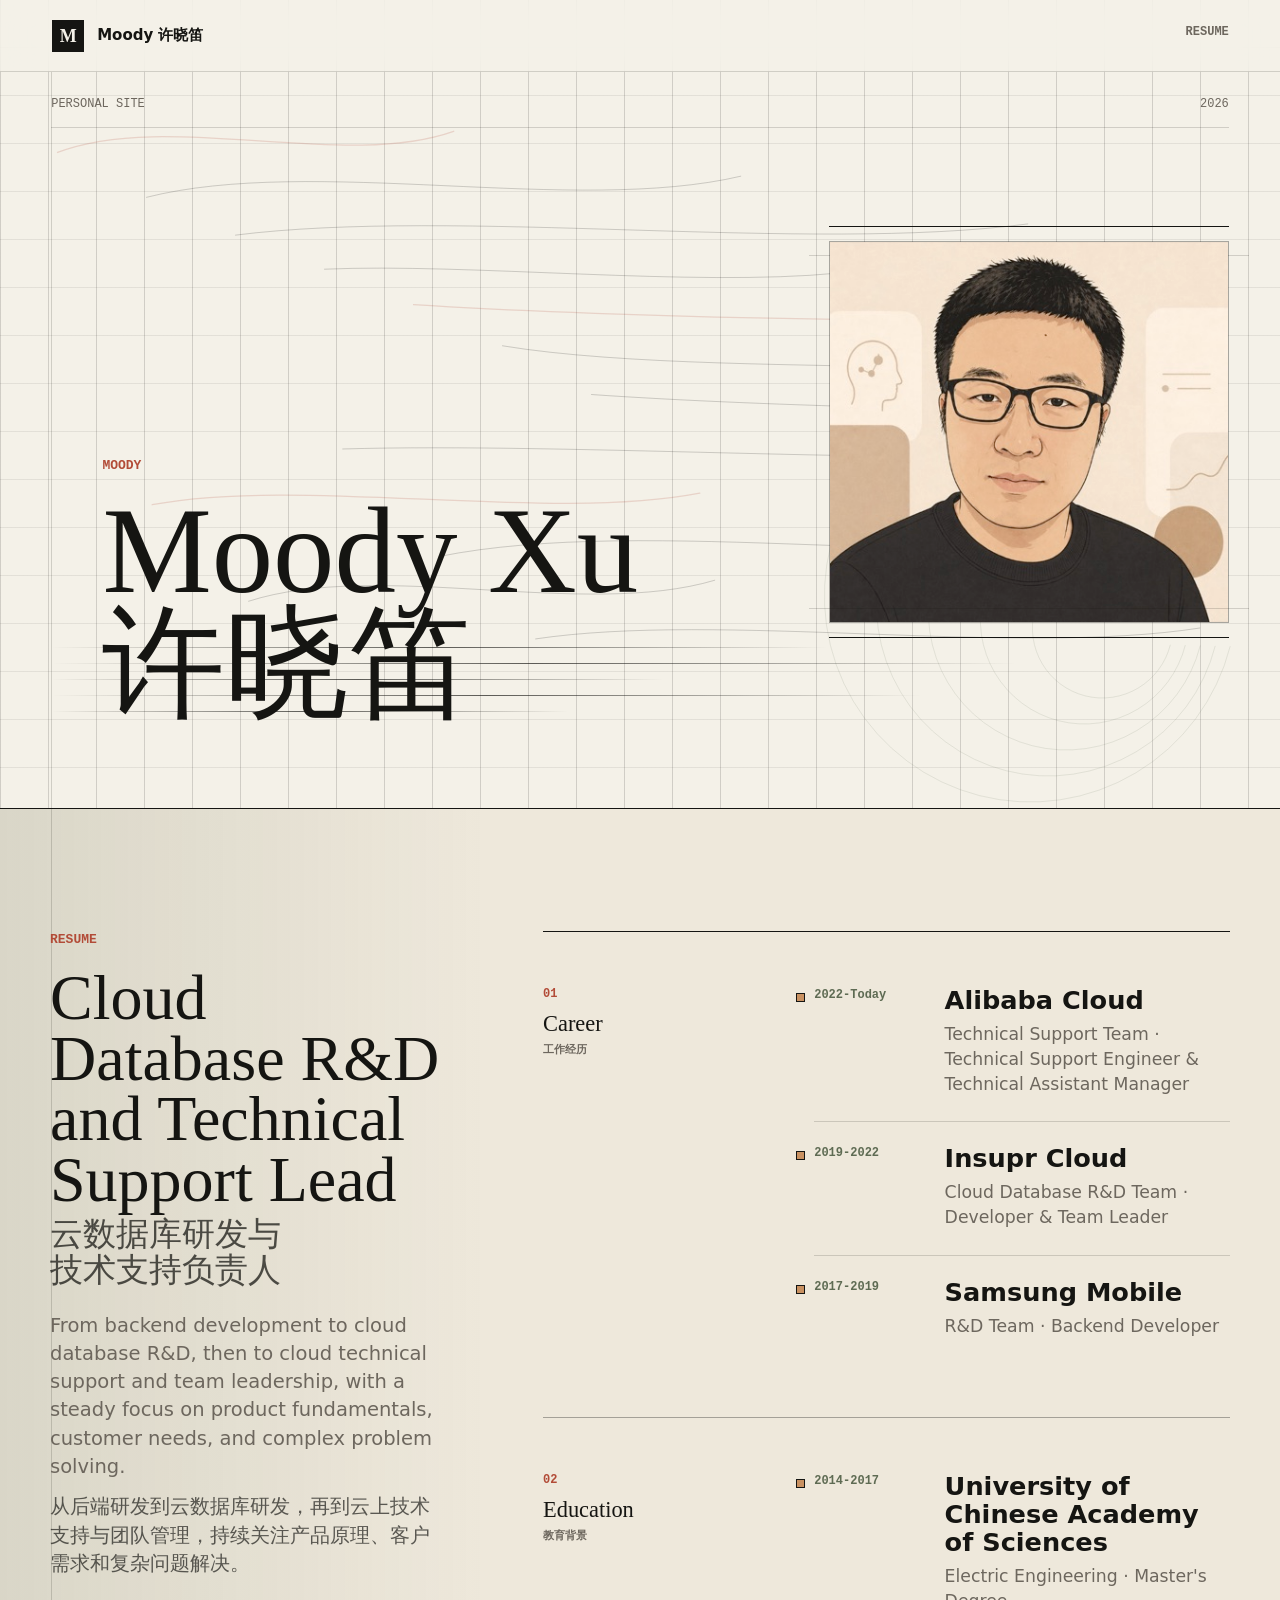
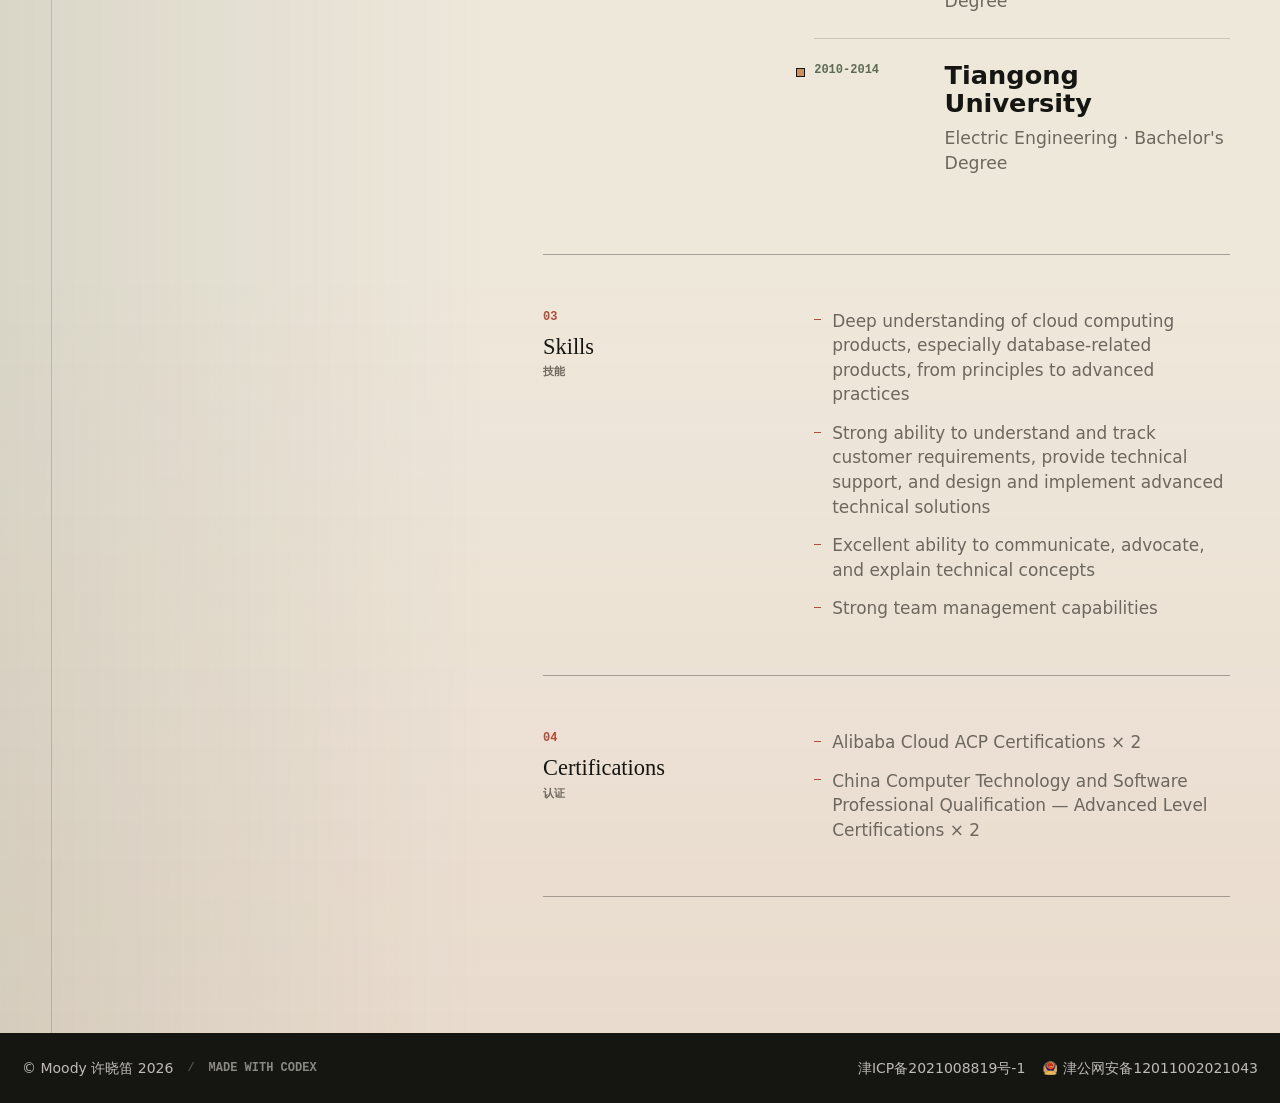
==== index.html @ cf3f5b38 "Optimize portrait image delivery" ====
<!DOCTYPE html>
<html lang="zh-CN">
  <head>
    <meta charset="utf-8" />
    <meta name="viewport" content="width=device-width, initial-scale=1" />
    <title>Moody 许晓笛</title>
    <meta name="description" content="Moody 许晓笛的个人首页。" />
    <meta name="theme-color" content="#f4f1e8" />
    <link rel="icon" href="/favicon.ico" sizes="any" />
    <link rel="icon" href="/favicon.svg" type="image/svg+xml" />
    <link rel="apple-touch-icon" href="/apple-touch-icon.png" />
    <meta property="og:title" content="Moody 许晓笛" />
    <meta property="og:description" content="Moody 许晓笛的个人首页。" />
    <meta property="og:type" content="website" />
    <link rel="preload" href="styles.css" as="style" />
    <link rel="stylesheet" href="styles.css" />
  </head>
  <body>
    <header class="site-header" aria-label="站点页眉">
      <a class="brand" href="#top" aria-label="Moody 许晓笛 首页">
        <span class="brand-mark" aria-hidden="true">M</span>
        <span>Moody 许晓笛</span>
      </a>
      <nav class="site-nav" aria-label="主要导航">
        <a href="#resume">Resume</a>
      </nav>
    </header>

    <main id="top">
      <section class="hero" aria-labelledby="hero-title">
        <canvas id="line-field" aria-hidden="true"></canvas>

        <div class="hero-kicker" aria-hidden="true">
          <span>Personal site</span>
          <span>2026</span>
        </div>

        <div class="hero-copy">
          <p class="eyebrow">Moody</p>
          <h1 class="hero-title" id="hero-title" aria-label="Moody Xu 许晓笛">
            <span>Moody Xu</span>
            <span>许晓笛</span>
          </h1>
        </div>

        <figure class="portrait">
          <img
            src="assets/xxd.jpg"
            srcset="
              assets/xxd-420.jpg 420w,
              assets/xxd-560.jpg 560w,
              assets/xxd-640.jpg 640w
            "
            sizes="(max-width: 520px) 46vw, (max-width: 860px) 360px, 400px"
            width="640"
            height="611"
            alt="许晓笛肖像照"
          />
        </figure>

        <div class="line-stack" aria-hidden="true">
          <span></span>
          <span></span>
          <span></span>
          <span></span>
          <span></span>
        </div>
      </section>

      <section class="resume-section" id="resume" aria-labelledby="resume-title">
        <div class="resume-shell">
          <div class="resume-heading">
            <p class="eyebrow">Resume</p>
            <h2 class="bilingual-title" id="resume-title">
              <span>Cloud Database R&amp;D and Technical Support Lead</span>
              <span>云数据库研发与技术支持负责人</span>
            </h2>
            <p class="profile-summary">
              <span>
                From backend development to cloud database R&amp;D, then to cloud
                technical support and team leadership, with a steady focus on
                product fundamentals, customer needs, and complex problem
                solving.
              </span>
              <span>
                从后端研发到云数据库研发，再到云上技术支持与团队管理，持续关注产品原理、客户需求和复杂问题解决。
              </span>
            </p>
          </div>

          <div class="resume-content">
            <section class="resume-block" aria-labelledby="career-title">
              <div class="resume-block-heading">
                <span>01</span>
                <h3 id="career-title">
                  <span>Career</span>
                  <span>工作经历</span>
                </h3>
              </div>

              <ol class="resume-list">
                <li class="resume-item">
                  <span class="resume-period">2022-Today</span>
                  <div>
                    <h4>Alibaba Cloud</h4>
                    <p>
                      Technical Support Team · Technical Support Engineer &amp;
                      Technical Assistant Manager
                    </p>
                  </div>
                </li>
                <li class="resume-item">
                  <span class="resume-period">2019-2022</span>
                  <div>
                    <h4>Insupr Cloud</h4>
                    <p>Cloud Database R&amp;D Team · Developer &amp; Team Leader</p>
                  </div>
                </li>
                <li class="resume-item">
                  <span class="resume-period">2017-2019</span>
                  <div>
                    <h4>Samsung Mobile</h4>
                    <p>R&amp;D Team · Backend Developer</p>
                  </div>
                </li>
              </ol>
            </section>

            <section class="resume-block" aria-labelledby="education-title">
              <div class="resume-block-heading">
                <span>02</span>
                <h3 id="education-title">
                  <span>Education</span>
                  <span>教育背景</span>
                </h3>
              </div>

              <ol class="resume-list">
                <li class="resume-item">
                  <span class="resume-period">2014-2017</span>
                  <div>
                    <h4>University of Chinese Academy of Sciences</h4>
                    <p>Electric Engineering · Master's Degree</p>
                  </div>
                </li>
                <li class="resume-item">
                  <span class="resume-period">2010-2014</span>
                  <div>
                    <h4>Tiangong University</h4>
                    <p>Electric Engineering · Bachelor's Degree</p>
                  </div>
                </li>
              </ol>
            </section>

            <section class="resume-block" aria-labelledby="skills-title">
              <div class="resume-block-heading">
                <span>03</span>
                <h3 id="skills-title">
                  <span>Skills</span>
                  <span>技能</span>
                </h3>
              </div>

              <ul class="resume-points">
                <li>
                  Deep understanding of cloud computing products, especially
                  database-related products, from principles to advanced
                  practices
                </li>
                <li>
                  Strong ability to understand and track customer requirements,
                  provide technical support, and design and implement advanced
                  technical solutions
                </li>
                <li>
                  Excellent ability to communicate, advocate, and explain
                  technical concepts
                </li>
                <li>Strong team management capabilities</li>
              </ul>
            </section>

            <section class="resume-block" aria-labelledby="certifications-title">
              <div class="resume-block-heading">
                <span>04</span>
                <h3 id="certifications-title">
                  <span>Certifications</span>
                  <span>认证</span>
                </h3>
              </div>

              <ul class="resume-points">
                <li>Alibaba Cloud ACP Certifications × 2</li>
                <li>
                  China Computer Technology and Software Professional
                  Qualification — Advanced Level Certifications × 2
                </li>
              </ul>
            </section>
          </div>
        </div>
      </section>
    </main>

    <footer class="site-footer">
      <div class="footer-inner">
        <div class="footer-note">
          <p>&copy; Moody 许晓笛 2026</p>
          <p class="footer-credit">Made with Codex</p>
        </div>
        <div class="beian-links" aria-label="备案信息">
          <a href="https://beian.miit.gov.cn/" target="_blank" rel="noreferrer">
            津ICP备2021008819号-1
          </a>
          <a
            href="https://beian.mps.gov.cn/#/query/webSearch?code=12011002021043"
            target="_blank"
            rel="noreferrer"
          >
            <img src="assets/beian.png" width="14" height="14" alt="" />
            津公网安备12011002021043
          </a>
        </div>
      </div>
    </footer>

    <script src="script.js"></script>
  </body>
</html>
---- styles.css ----
:root {
  --ink: #151512;
  --paper: #f4f1e8;
  --paper-deep: #e7dfd1;
  --muted: #6d675e;
  --rule: rgba(21, 21, 18, 0.16);
  --rule-strong: rgba(21, 21, 18, 0.34);
  --rust: #b24b37;
  --moss: #5e6b53;
  --clay: #c99161;
  color-scheme: light;
}

* {
  box-sizing: border-box;
}

html {
  min-width: 320px;
  background: var(--paper);
}

body {
  display: flex;
  flex-direction: column;
  min-width: 320px;
  min-height: 100vh;
  margin: 0;
  background: var(--paper);
  color: var(--ink);
  font-family: Inter, ui-sans-serif, system-ui, -apple-system, BlinkMacSystemFont,
    "Segoe UI", "Noto Sans SC", "PingFang SC", "Microsoft YaHei", sans-serif;
  line-height: 1.45;
}

main {
  flex: 1;
  background:
    linear-gradient(90deg, var(--rule) 1px, transparent 1px) 0 0 / 48px 48px,
    linear-gradient(0deg, rgba(21, 21, 18, 0.08) 1px, transparent 1px) 0 0 / 48px 48px,
    var(--paper);
}

a {
  color: inherit;
  text-decoration: none;
}

.site-header {
  position: fixed;
  z-index: 20;
  top: 0;
  right: 0;
  left: 0;
  display: flex;
  align-items: center;
  justify-content: space-between;
  min-height: 72px;
  border-bottom: 1px solid var(--rule);
  background: rgba(244, 241, 232, 0.78);
  padding: 0 clamp(18px, 4vw, 56px);
  backdrop-filter: blur(18px);
}

.brand {
  display: inline-flex;
  align-items: center;
  gap: 12px;
  min-width: 0;
  font-size: 15px;
  font-weight: 650;
}

.brand-mark {
  display: grid;
  width: 34px;
  height: 34px;
  place-items: center;
  border: 1px solid currentColor;
  background: var(--ink);
  color: var(--paper);
  font-family: Georgia, "Times New Roman", serif;
  font-size: 18px;
  line-height: 1;
}

.site-nav {
  display: inline-flex;
  align-items: center;
  gap: 22px;
  color: var(--muted);
  font-family: ui-monospace, SFMono-Regular, Menlo, Monaco, Consolas, monospace;
  font-size: 12px;
  font-weight: 700;
  text-transform: uppercase;
}

.site-nav a {
  border-bottom: 1px solid transparent;
  padding-bottom: 4px;
}

.site-nav a:hover,
.site-nav a:focus-visible {
  border-color: currentColor;
  color: var(--ink);
}

.hero {
  position: relative;
  flex: 1;
  display: grid;
  grid-template-columns: minmax(0, 1.08fr) minmax(280px, 0.72fr);
  gap: clamp(28px, 7vw, 96px);
  min-height: min(820px, calc(100svh - 92px));
  overflow: hidden;
  padding: clamp(118px, 16vh, 180px) clamp(18px, 4vw, 56px)
    clamp(54px, 8vw, 88px);
}

#line-field {
  position: absolute;
  inset: 0;
  width: 100%;
  height: 100%;
  pointer-events: none;
}

.hero::before,
.hero::after {
  position: absolute;
  content: "";
  pointer-events: none;
}

.hero::before {
  top: 72px;
  bottom: 0;
  left: clamp(18px, 4vw, 56px);
  width: 1px;
  background: var(--rule);
}

.hero::after {
  right: clamp(18px, 7vw, 110px);
  bottom: clamp(120px, 16vw, 210px);
  width: clamp(140px, 18vw, 260px);
  height: clamp(140px, 18vw, 260px);
  border: 1px solid var(--rule-strong);
  border-radius: 50%;
}

.hero-kicker {
  position: absolute;
  z-index: 2;
  top: 96px;
  right: clamp(18px, 4vw, 56px);
  left: clamp(18px, 4vw, 56px);
  display: flex;
  justify-content: space-between;
  gap: 18px;
  border-bottom: 1px solid var(--rule);
  padding-bottom: 14px;
  color: var(--muted);
  font-family: ui-monospace, SFMono-Regular, Menlo, Monaco, Consolas, monospace;
  font-size: 12px;
  text-transform: uppercase;
}

.hero-copy {
  position: relative;
  z-index: 2;
  align-self: end;
  padding-left: clamp(22px, 4vw, 64px);
}

.eyebrow {
  margin: 0 0 18px;
  color: var(--rust);
  font-family: ui-monospace, SFMono-Regular, Menlo, Monaco, Consolas, monospace;
  font-size: 13px;
  font-weight: 700;
  letter-spacing: 0;
  text-transform: uppercase;
}

h1 {
  max-width: 900px;
  margin: 0;
  font-family: Georgia, "Times New Roman", "Noto Serif SC", serif;
  font-size: clamp(5.5rem, 15vw, 14.5rem);
  font-weight: 450;
  letter-spacing: 0;
  line-height: 0.88;
  overflow-wrap: anywhere;
  text-wrap: balance;
}

.hero-title {
  max-width: min(100%, 980px);
  font-size: clamp(4.2rem, 9.6vw, 9.4rem);
  line-height: 0.92;
  overflow-wrap: normal;
  word-break: keep-all;
}

.hero-title span {
  display: block;
}

.portrait {
  position: relative;
  z-index: 2;
  align-self: center;
  width: min(100%, 400px);
  margin: 0;
  justify-self: end;
  border-top: 1px solid var(--ink);
  border-bottom: 1px solid var(--ink);
  padding: 14px 0;
}

.portrait::before,
.portrait::after {
  position: absolute;
  right: -20px;
  left: -20px;
  height: 1px;
  background: var(--rule);
  content: "";
}

.portrait::before {
  top: 28px;
}

.portrait::after {
  bottom: 28px;
}

.portrait img {
  display: block;
  width: 100%;
  height: auto;
  border: 1px solid var(--rule-strong);
  object-fit: contain;
  object-position: 50% 50%;
  filter: saturate(0.82) contrast(1.02);
}

.line-stack {
  position: absolute;
  z-index: 1;
  right: clamp(18px, 4vw, 56px);
  bottom: clamp(58px, 8vw, 96px);
  left: clamp(18px, 4vw, 56px);
  display: grid;
  gap: clamp(8px, 1.2vw, 15px);
  opacity: 0.68;
}

.line-stack span {
  display: block;
  width: var(--w, 100%);
  height: 1px;
  background: linear-gradient(90deg, transparent, var(--ink), transparent);
}

.line-stack span:nth-child(1) {
  --w: 66%;
}

.line-stack span:nth-child(2) {
  --w: 82%;
}

.line-stack span:nth-child(3) {
  --w: 52%;
}

.line-stack span:nth-child(4) {
  --w: 74%;
}

.line-stack span:nth-child(5) {
  --w: 44%;
}

.resume-section {
  position: relative;
  border-top: 1px solid var(--ink);
  background:
    linear-gradient(90deg, rgba(94, 107, 83, 0.14), transparent 38%),
    linear-gradient(0deg, rgba(178, 75, 55, 0.08), transparent 42%),
    #eee8db;
}

.resume-section::before {
  position: absolute;
  top: 0;
  bottom: 0;
  left: clamp(18px, 4vw, 56px);
  width: 1px;
  background: var(--rule);
  content: "";
}

.resume-shell {
  position: relative;
  z-index: 1;
  display: grid;
  grid-template-columns: minmax(260px, 0.74fr) minmax(0, 1.26fr);
  gap: clamp(34px, 7vw, 96px);
  width: min(1180px, calc(100% - 44px));
  margin: 0 auto;
  padding: clamp(70px, 10vw, 122px) 0 clamp(78px, 11vw, 136px);
}

.resume-heading {
  max-width: 390px;
}

.resume-heading h2 {
  margin: 0;
  font-family: Georgia, "Times New Roman", "Noto Serif SC", serif;
  font-size: clamp(2.4rem, 5vw, 5.2rem);
  font-weight: 450;
  letter-spacing: 0;
  line-height: 0.95;
  overflow-wrap: anywhere;
  text-wrap: balance;
}

.bilingual-title span {
  display: block;
}

.bilingual-title span + span {
  margin-top: 0.14em;
  color: rgba(21, 21, 18, 0.74);
  font-size: 0.52em;
  line-height: 1.08;
}

.resume-heading p:last-child {
  margin: 24px 0 0;
  color: var(--muted);
  font-size: clamp(1rem, 1.6vw, 1.22rem);
}

.profile-summary span {
  display: block;
}

.profile-summary span + span {
  margin-top: 12px;
  color: rgba(21, 21, 18, 0.68);
}

.resume-content {
  border-top: 1px solid var(--ink);
}

.resume-block {
  display: grid;
  grid-template-columns: minmax(220px, 0.38fr) minmax(0, 1fr);
  gap: clamp(20px, 4vw, 54px);
  border-bottom: 1px solid var(--rule-strong);
  padding: clamp(30px, 5vw, 54px) 0;
}

.resume-block-heading {
  display: grid;
  align-content: start;
  gap: 10px;
}

.resume-block-heading > span {
  color: var(--rust);
  font-family: ui-monospace, SFMono-Regular, Menlo, Monaco, Consolas, monospace;
  font-size: 12px;
  font-weight: 700;
}

.resume-block-heading h3 {
  margin: 0;
  font-family: Georgia, "Times New Roman", serif;
  font-size: clamp(1.38rem, 1.75vw, 1.7rem);
  font-weight: 450;
  letter-spacing: 0;
  line-height: 1;
  overflow-wrap: normal;
  word-break: normal;
}

.resume-block-heading h3 span {
  display: block;
}

.resume-block-heading h3 span + span {
  margin-top: 8px;
  color: var(--muted);
  font-family: Inter, ui-sans-serif, system-ui, -apple-system, BlinkMacSystemFont,
    "Segoe UI", "Noto Sans SC", "PingFang SC", "Microsoft YaHei", sans-serif;
  font-size: 0.48em;
  font-weight: 650;
  line-height: 1.2;
}

.resume-list {
  display: grid;
  gap: 0;
  margin: 0;
  padding: 0;
  list-style: none;
}

.resume-item {
  position: relative;
  display: grid;
  grid-template-columns: minmax(92px, 0.28fr) minmax(0, 1fr);
  gap: clamp(18px, 3vw, 42px);
  border-top: 1px solid var(--rule);
  padding: 22px 0 24px;
}

.resume-item:first-child {
  border-top: 0;
  padding-top: 0;
}

.resume-item::before {
  position: absolute;
  top: 29px;
  left: 0;
  width: 7px;
  height: 7px;
  border: 1px solid var(--ink);
  background: var(--clay);
  content: "";
  transform: translateX(-18px);
}

.resume-item:first-child::before {
  top: 7px;
}

.resume-period {
  color: var(--moss);
  font-family: ui-monospace, SFMono-Regular, Menlo, Monaco, Consolas, monospace;
  font-size: 12px;
  font-weight: 700;
  line-height: 1.5;
}

.resume-item h4 {
  margin: 0;
  font-size: clamp(1.2rem, 2vw, 1.62rem);
  font-weight: 720;
  letter-spacing: 0;
  line-height: 1.1;
  overflow-wrap: anywhere;
}

.resume-item p {
  margin: 8px 0 0;
  color: var(--muted);
  font-size: clamp(0.98rem, 1.4vw, 1.08rem);
}

.resume-points {
  display: grid;
  gap: 14px;
  margin: 0;
  padding: 0;
  list-style: none;
}

.resume-points li {
  position: relative;
  padding-left: 18px;
  color: var(--muted);
  font-size: clamp(0.98rem, 1.35vw, 1.06rem);
}

.resume-points li::before {
  position: absolute;
  top: 0.64em;
  left: 0;
  width: 7px;
  height: 1px;
  background: var(--rust);
  content: "";
}

.error-hero {
  grid-template-columns: minmax(0, 1fr) minmax(240px, 0.48fr);
}

.error-copy {
  max-width: 1060px;
}

.error-copy h1 {
  font-size: clamp(8rem, 24vw, 22rem);
}

.error-note {
  max-width: 520px;
  margin: 24px 0 0;
  color: var(--muted);
  font-size: clamp(1.15rem, 2vw, 1.7rem);
}

.home-link {
  display: inline-flex;
  align-items: center;
  gap: 16px;
  margin-top: 38px;
  border-bottom: 1px solid currentColor;
  padding-bottom: 8px;
  color: var(--ink);
  font-family: ui-monospace, SFMono-Regular, Menlo, Monaco, Consolas, monospace;
  font-size: 13px;
  font-weight: 700;
  text-transform: uppercase;
}

.home-link::after {
  width: 44px;
  height: 1px;
  background: currentColor;
  content: "";
}

.error-mark {
  position: relative;
  z-index: 2;
  align-self: center;
  justify-self: end;
  display: grid;
  width: min(100%, 390px);
  border-top: 1px solid var(--ink);
  border-bottom: 1px solid var(--ink);
  padding: 18px 0;
  color: rgba(21, 21, 18, 0.72);
  font-family: Georgia, "Times New Roman", serif;
  font-size: clamp(4rem, 8vw, 8rem);
  line-height: 0.9;
}

.error-mark::before,
.error-mark::after {
  position: absolute;
  right: -20px;
  left: -20px;
  height: 1px;
  background: var(--rule);
  content: "";
}

.error-mark::before {
  top: 34px;
}

.error-mark::after {
  bottom: 34px;
}

.error-mark span:nth-child(2) {
  justify-self: end;
  color: var(--rust);
}

.site-footer {
  position: relative;
  z-index: 3;
  flex-shrink: 0;
  border-top: 1px solid var(--rule);
  background: var(--ink);
  color: rgba(244, 241, 232, 0.76);
}

.footer-inner {
  display: flex;
  align-items: center;
  justify-content: space-between;
  gap: 22px;
  width: min(1240px, calc(100% - 44px));
  margin: 0 auto;
  padding: 24px 0;
  font-size: 14px;
}

.footer-inner p {
  margin: 0;
}

.footer-note {
  display: flex;
  flex-wrap: wrap;
  align-items: center;
  gap: 8px 14px;
}

.footer-credit {
  color: rgba(244, 241, 232, 0.52);
  font-family: ui-monospace, SFMono-Regular, Menlo, Monaco, Consolas, monospace;
  font-size: 12px;
  font-weight: 700;
  text-transform: uppercase;
}

.footer-credit::before {
  padding-right: 14px;
  color: rgba(244, 241, 232, 0.28);
  content: "/";
}

.beian-links {
  display: flex;
  flex-wrap: wrap;
  justify-content: flex-end;
  gap: 10px 18px;
}

.beian-links a {
  display: inline-flex;
  align-items: center;
  gap: 6px;
}

.beian-links a:hover,
.beian-links a:focus-visible {
  color: var(--paper);
}

@media (max-width: 860px) {
  .site-header {
    position: absolute;
  }

  .hero {
    grid-template-columns: 1fr;
    min-height: auto;
    padding-top: 122px;
  }

  .hero-kicker {
    top: 86px;
  }

  .hero-copy {
    align-self: start;
    padding-left: 18px;
  }

  .portrait {
    justify-self: start;
    width: min(100%, 360px);
    margin-left: 18px;
  }

  .error-mark {
    justify-self: start;
    width: min(100%, 430px);
    margin-left: 18px;
  }

  .hero::after {
    top: 52%;
    right: -86px;
    bottom: auto;
  }

  .line-stack {
    bottom: 34px;
  }

  .resume-shell {
    grid-template-columns: 1fr;
    width: min(100% - 36px, 1180px);
  }

  .resume-heading {
    max-width: 680px;
  }

  .resume-block {
    grid-template-columns: 1fr;
  }

  .resume-item {
    padding-left: 18px;
  }

  .resume-item::before {
    left: 0;
    transform: none;
  }

  .resume-item:first-child::before {
    top: 6px;
  }

  .footer-inner {
    display: grid;
    justify-content: start;
  }

  .beian-links {
    justify-content: start;
  }
}

@media (max-width: 520px) {
  .site-header {
    min-height: 64px;
    padding-right: 16px;
    padding-left: 16px;
  }

  .brand {
    font-size: 14px;
  }

  .site-nav {
    font-size: 11px;
  }

  .brand-mark {
    width: 30px;
    height: 30px;
    font-size: 16px;
  }

  .hero {
    gap: 34px;
    padding-right: 16px;
    padding-bottom: 78px;
    padding-left: 16px;
  }

  .hero-kicker {
    right: 16px;
    left: 16px;
  }

  .hero-copy,
  .portrait {
    margin-left: 0;
    padding-left: 0;
  }

  h1 {
    font-size: clamp(4.45rem, 26vw, 7.2rem);
  }

  .hero-title {
    font-size: clamp(3.35rem, 17vw, 5rem);
  }

  .portrait {
    width: min(46vw, 180px);
  }

  .resume-shell {
    width: min(100% - 32px, 1180px);
    padding-top: 58px;
    padding-bottom: 72px;
  }

  .resume-item {
    grid-template-columns: 1fr;
    gap: 8px;
  }

  .error-mark {
    width: 82%;
    margin-left: 0;
  }

  .portrait::before,
  .portrait::after,
  .error-mark::before,
  .error-mark::after {
    right: -12px;
    left: -12px;
  }

  .footer-inner {
    width: min(100% - 32px, 1240px);
    font-size: 13px;
  }
}

@media (prefers-reduced-motion: reduce) {
  *,
  *::before,
  *::after {
    transition-duration: 0.01ms !important;
    animation-duration: 0.01ms !important;
    animation-iteration-count: 1 !important;
  }
}
---- styles.css ----
:root {
  --ink: #151512;
  --paper: #f4f1e8;
  --paper-deep: #e7dfd1;
  --muted: #6d675e;
  --rule: rgba(21, 21, 18, 0.16);
  --rule-strong: rgba(21, 21, 18, 0.34);
  --rust: #b24b37;
  --moss: #5e6b53;
  --clay: #c99161;
  color-scheme: light;
}

* {
  box-sizing: border-box;
}

html {
  min-width: 320px;
  background: var(--paper);
}

body {
  display: flex;
  flex-direction: column;
  min-width: 320px;
  min-height: 100vh;
  margin: 0;
  background: var(--paper);
  color: var(--ink);
  font-family: Inter, ui-sans-serif, system-ui, -apple-system, BlinkMacSystemFont,
    "Segoe UI", "Noto Sans SC", "PingFang SC", "Microsoft YaHei", sans-serif;
  line-height: 1.45;
}

main {
  flex: 1;
  background:
    linear-gradient(90deg, var(--rule) 1px, transparent 1px) 0 0 / 48px 48px,
    linear-gradient(0deg, rgba(21, 21, 18, 0.08) 1px, transparent 1px) 0 0 / 48px 48px,
    var(--paper);
}

a {
  color: inherit;
  text-decoration: none;
}

.site-header {
  position: fixed;
  z-index: 20;
  top: 0;
  right: 0;
  left: 0;
  display: flex;
  align-items: center;
  justify-content: space-between;
  min-height: 72px;
  border-bottom: 1px solid var(--rule);
  background: rgba(244, 241, 232, 0.78);
  padding: 0 clamp(18px, 4vw, 56px);
  backdrop-filter: blur(18px);
}

.brand {
  display: inline-flex;
  align-items: center;
  gap: 12px;
  min-width: 0;
  font-size: 15px;
  font-weight: 650;
}

.brand-mark {
  display: grid;
  width: 34px;
  height: 34px;
  place-items: center;
  border: 1px solid currentColor;
  background: var(--ink);
  color: var(--paper);
  font-family: Georgia, "Times New Roman", serif;
  font-size: 18px;
  line-height: 1;
}

.site-nav {
  display: inline-flex;
  align-items: center;
  gap: 22px;
  color: var(--muted);
  font-family: ui-monospace, SFMono-Regular, Menlo, Monaco, Consolas, monospace;
  font-size: 12px;
  font-weight: 700;
  text-transform: uppercase;
}

.site-nav a {
  border-bottom: 1px solid transparent;
  padding-bottom: 4px;
}

.site-nav a:hover,
.site-nav a:focus-visible {
  border-color: currentColor;
  color: var(--ink);
}

.hero {
  position: relative;
  flex: 1;
  display: grid;
  grid-template-columns: minmax(0, 1.08fr) minmax(280px, 0.72fr);
  gap: clamp(28px, 7vw, 96px);
  min-height: min(820px, calc(100svh - 92px));
  overflow: hidden;
  padding: clamp(118px, 16vh, 180px) clamp(18px, 4vw, 56px)
    clamp(54px, 8vw, 88px);
}

#line-field {
  position: absolute;
  inset: 0;
  width: 100%;
  height: 100%;
  pointer-events: none;
}

.hero::before,
.hero::after {
  position: absolute;
  content: "";
  pointer-events: none;
}

.hero::before {
  top: 72px;
  bottom: 0;
  left: clamp(18px, 4vw, 56px);
  width: 1px;
  background: var(--rule);
}

.hero::after {
  right: clamp(18px, 7vw, 110px);
  bottom: clamp(120px, 16vw, 210px);
  width: clamp(140px, 18vw, 260px);
  height: clamp(140px, 18vw, 260px);
  border: 1px solid var(--rule-strong);
  border-radius: 50%;
}

.hero-kicker {
  position: absolute;
  z-index: 2;
  top: 96px;
  right: clamp(18px, 4vw, 56px);
  left: clamp(18px, 4vw, 56px);
  display: flex;
  justify-content: space-between;
  gap: 18px;
  border-bottom: 1px solid var(--rule);
  padding-bottom: 14px;
  color: var(--muted);
  font-family: ui-monospace, SFMono-Regular, Menlo, Monaco, Consolas, monospace;
  font-size: 12px;
  text-transform: uppercase;
}

.hero-copy {
  position: relative;
  z-index: 2;
  align-self: end;
  padding-left: clamp(22px, 4vw, 64px);
}

.eyebrow {
  margin: 0 0 18px;
  color: var(--rust);
  font-family: ui-monospace, SFMono-Regular, Menlo, Monaco, Consolas, monospace;
  font-size: 13px;
  font-weight: 700;
  letter-spacing: 0;
  text-transform: uppercase;
}

h1 {
  max-width: 900px;
  margin: 0;
  font-family: Georgia, "Times New Roman", "Noto Serif SC", serif;
  font-size: clamp(5.5rem, 15vw, 14.5rem);
  font-weight: 450;
  letter-spacing: 0;
  line-height: 0.88;
  overflow-wrap: anywhere;
  text-wrap: balance;
}

.hero-title {
  max-width: min(100%, 980px);
  font-size: clamp(4.2rem, 9.6vw, 9.4rem);
  line-height: 0.92;
  overflow-wrap: normal;
  word-break: keep-all;
}

.hero-title span {
  display: block;
}

.portrait {
  position: relative;
  z-index: 2;
  align-self: center;
  width: min(100%, 400px);
  margin: 0;
  justify-self: end;
  border-top: 1px solid var(--ink);
  border-bottom: 1px solid var(--ink);
  padding: 14px 0;
}

.portrait::before,
.portrait::after {
  position: absolute;
  right: -20px;
  left: -20px;
  height: 1px;
  background: var(--rule);
  content: "";
}

.portrait::before {
  top: 28px;
}

.portrait::after {
  bottom: 28px;
}

.portrait img {
  display: block;
  width: 100%;
  height: auto;
  border: 1px solid var(--rule-strong);
  object-fit: contain;
  object-position: 50% 50%;
  filter: saturate(0.82) contrast(1.02);
}

.line-stack {
  position: absolute;
  z-index: 1;
  right: clamp(18px, 4vw, 56px);
  bottom: clamp(58px, 8vw, 96px);
  left: clamp(18px, 4vw, 56px);
  display: grid;
  gap: clamp(8px, 1.2vw, 15px);
  opacity: 0.68;
}

.line-stack span {
  display: block;
  width: var(--w, 100%);
  height: 1px;
  background: linear-gradient(90deg, transparent, var(--ink), transparent);
}

.line-stack span:nth-child(1) {
  --w: 66%;
}

.line-stack span:nth-child(2) {
  --w: 82%;
}

.line-stack span:nth-child(3) {
  --w: 52%;
}

.line-stack span:nth-child(4) {
  --w: 74%;
}

.line-stack span:nth-child(5) {
  --w: 44%;
}

.resume-section {
  position: relative;
  border-top: 1px solid var(--ink);
  background:
    linear-gradient(90deg, rgba(94, 107, 83, 0.14), transparent 38%),
    linear-gradient(0deg, rgba(178, 75, 55, 0.08), transparent 42%),
    #eee8db;
}

.resume-section::before {
  position: absolute;
  top: 0;
  bottom: 0;
  left: clamp(18px, 4vw, 56px);
  width: 1px;
  background: var(--rule);
  content: "";
}

.resume-shell {
  position: relative;
  z-index: 1;
  display: grid;
  grid-template-columns: minmax(260px, 0.74fr) minmax(0, 1.26fr);
  gap: clamp(34px, 7vw, 96px);
  width: min(1180px, calc(100% - 44px));
  margin: 0 auto;
  padding: clamp(70px, 10vw, 122px) 0 clamp(78px, 11vw, 136px);
}

.resume-heading {
  max-width: 390px;
}

.resume-heading h2 {
  margin: 0;
  font-family: Georgia, "Times New Roman", "Noto Serif SC", serif;
  font-size: clamp(2.4rem, 5vw, 5.2rem);
  font-weight: 450;
  letter-spacing: 0;
  line-height: 0.95;
  overflow-wrap: anywhere;
  text-wrap: balance;
}

.bilingual-title span {
  display: block;
}

.bilingual-title span + span {
  margin-top: 0.14em;
  color: rgba(21, 21, 18, 0.74);
  font-size: 0.52em;
  line-height: 1.08;
}

.resume-heading p:last-child {
  margin: 24px 0 0;
  color: var(--muted);
  font-size: clamp(1rem, 1.6vw, 1.22rem);
}

.profile-summary span {
  display: block;
}

.profile-summary span + span {
  margin-top: 12px;
  color: rgba(21, 21, 18, 0.68);
}

.resume-content {
  border-top: 1px solid var(--ink);
}

.resume-block {
  display: grid;
  grid-template-columns: minmax(220px, 0.38fr) minmax(0, 1fr);
  gap: clamp(20px, 4vw, 54px);
  border-bottom: 1px solid var(--rule-strong);
  padding: clamp(30px, 5vw, 54px) 0;
}

.resume-block-heading {
  display: grid;
  align-content: start;
  gap: 10px;
}

.resume-block-heading > span {
  color: var(--rust);
  font-family: ui-monospace, SFMono-Regular, Menlo, Monaco, Consolas, monospace;
  font-size: 12px;
  font-weight: 700;
}

.resume-block-heading h3 {
  margin: 0;
  font-family: Georgia, "Times New Roman", serif;
  font-size: clamp(1.38rem, 1.75vw, 1.7rem);
  font-weight: 450;
  letter-spacing: 0;
  line-height: 1;
  overflow-wrap: normal;
  word-break: normal;
}

.resume-block-heading h3 span {
  display: block;
}

.resume-block-heading h3 span + span {
  margin-top: 8px;
  color: var(--muted);
  font-family: Inter, ui-sans-serif, system-ui, -apple-system, BlinkMacSystemFont,
    "Segoe UI", "Noto Sans SC", "PingFang SC", "Microsoft YaHei", sans-serif;
  font-size: 0.48em;
  font-weight: 650;
  line-height: 1.2;
}

.resume-list {
  display: grid;
  gap: 0;
  margin: 0;
  padding: 0;
  list-style: none;
}

.resume-item {
  position: relative;
  display: grid;
  grid-template-columns: minmax(92px, 0.28fr) minmax(0, 1fr);
  gap: clamp(18px, 3vw, 42px);
  border-top: 1px solid var(--rule);
  padding: 22px 0 24px;
}

.resume-item:first-child {
  border-top: 0;
  padding-top: 0;
}

.resume-item::before {
  position: absolute;
  top: 29px;
  left: 0;
  width: 7px;
  height: 7px;
  border: 1px solid var(--ink);
  background: var(--clay);
  content: "";
  transform: translateX(-18px);
}

.resume-item:first-child::before {
  top: 7px;
}

.resume-period {
  color: var(--moss);
  font-family: ui-monospace, SFMono-Regular, Menlo, Monaco, Consolas, monospace;
  font-size: 12px;
  font-weight: 700;
  line-height: 1.5;
}

.resume-item h4 {
  margin: 0;
  font-size: clamp(1.2rem, 2vw, 1.62rem);
  font-weight: 720;
  letter-spacing: 0;
  line-height: 1.1;
  overflow-wrap: anywhere;
}

.resume-item p {
  margin: 8px 0 0;
  color: var(--muted);
  font-size: clamp(0.98rem, 1.4vw, 1.08rem);
}

.resume-points {
  display: grid;
  gap: 14px;
  margin: 0;
  padding: 0;
  list-style: none;
}

.resume-points li {
  position: relative;
  padding-left: 18px;
  color: var(--muted);
  font-size: clamp(0.98rem, 1.35vw, 1.06rem);
}

.resume-points li::before {
  position: absolute;
  top: 0.64em;
  left: 0;
  width: 7px;
  height: 1px;
  background: var(--rust);
  content: "";
}

.error-hero {
  grid-template-columns: minmax(0, 1fr) minmax(240px, 0.48fr);
}

.error-copy {
  max-width: 1060px;
}

.error-copy h1 {
  font-size: clamp(8rem, 24vw, 22rem);
}

.error-note {
  max-width: 520px;
  margin: 24px 0 0;
  color: var(--muted);
  font-size: clamp(1.15rem, 2vw, 1.7rem);
}

.home-link {
  display: inline-flex;
  align-items: center;
  gap: 16px;
  margin-top: 38px;
  border-bottom: 1px solid currentColor;
  padding-bottom: 8px;
  color: var(--ink);
  font-family: ui-monospace, SFMono-Regular, Menlo, Monaco, Consolas, monospace;
  font-size: 13px;
  font-weight: 700;
  text-transform: uppercase;
}

.home-link::after {
  width: 44px;
  height: 1px;
  background: currentColor;
  content: "";
}

.error-mark {
  position: relative;
  z-index: 2;
  align-self: center;
  justify-self: end;
  display: grid;
  width: min(100%, 390px);
  border-top: 1px solid var(--ink);
  border-bottom: 1px solid var(--ink);
  padding: 18px 0;
  color: rgba(21, 21, 18, 0.72);
  font-family: Georgia, "Times New Roman", serif;
  font-size: clamp(4rem, 8vw, 8rem);
  line-height: 0.9;
}

.error-mark::before,
.error-mark::after {
  position: absolute;
  right: -20px;
  left: -20px;
  height: 1px;
  background: var(--rule);
  content: "";
}

.error-mark::before {
  top: 34px;
}

.error-mark::after {
  bottom: 34px;
}

.error-mark span:nth-child(2) {
  justify-self: end;
  color: var(--rust);
}

.site-footer {
  position: relative;
  z-index: 3;
  flex-shrink: 0;
  border-top: 1px solid var(--rule);
  background: var(--ink);
  color: rgba(244, 241, 232, 0.76);
}

.footer-inner {
  display: flex;
  align-items: center;
  justify-content: space-between;
  gap: 22px;
  width: min(1240px, calc(100% - 44px));
  margin: 0 auto;
  padding: 24px 0;
  font-size: 14px;
}

.footer-inner p {
  margin: 0;
}

.footer-note {
  display: flex;
  flex-wrap: wrap;
  align-items: center;
  gap: 8px 14px;
}

.footer-credit {
  color: rgba(244, 241, 232, 0.52);
  font-family: ui-monospace, SFMono-Regular, Menlo, Monaco, Consolas, monospace;
  font-size: 12px;
  font-weight: 700;
  text-transform: uppercase;
}

.footer-credit::before {
  padding-right: 14px;
  color: rgba(244, 241, 232, 0.28);
  content: "/";
}

.beian-links {
  display: flex;
  flex-wrap: wrap;
  justify-content: flex-end;
  gap: 10px 18px;
}

.beian-links a {
  display: inline-flex;
  align-items: center;
  gap: 6px;
}

.beian-links a:hover,
.beian-links a:focus-visible {
  color: var(--paper);
}

@media (max-width: 860px) {
  .site-header {
    position: absolute;
  }

  .hero {
    grid-template-columns: 1fr;
    min-height: auto;
    padding-top: 122px;
  }

  .hero-kicker {
    top: 86px;
  }

  .hero-copy {
    align-self: start;
    padding-left: 18px;
  }

  .portrait {
    justify-self: start;
    width: min(100%, 360px);
    margin-left: 18px;
  }

  .error-mark {
    justify-self: start;
    width: min(100%, 430px);
    margin-left: 18px;
  }

  .hero::after {
    top: 52%;
    right: -86px;
    bottom: auto;
  }

  .line-stack {
    bottom: 34px;
  }

  .resume-shell {
    grid-template-columns: 1fr;
    width: min(100% - 36px, 1180px);
  }

  .resume-heading {
    max-width: 680px;
  }

  .resume-block {
    grid-template-columns: 1fr;
  }

  .resume-item {
    padding-left: 18px;
  }

  .resume-item::before {
    left: 0;
    transform: none;
  }

  .resume-item:first-child::before {
    top: 6px;
  }

  .footer-inner {
    display: grid;
    justify-content: start;
  }

  .beian-links {
    justify-content: start;
  }
}

@media (max-width: 520px) {
  .site-header {
    min-height: 64px;
    padding-right: 16px;
    padding-left: 16px;
  }

  .brand {
    font-size: 14px;
  }

  .site-nav {
    font-size: 11px;
  }

  .brand-mark {
    width: 30px;
    height: 30px;
    font-size: 16px;
  }

  .hero {
    gap: 34px;
    padding-right: 16px;
    padding-bottom: 78px;
    padding-left: 16px;
  }

  .hero-kicker {
    right: 16px;
    left: 16px;
  }

  .hero-copy,
  .portrait {
    margin-left: 0;
    padding-left: 0;
  }

  h1 {
    font-size: clamp(4.45rem, 26vw, 7.2rem);
  }

  .hero-title {
    font-size: clamp(3.35rem, 17vw, 5rem);
  }

  .portrait {
    width: min(46vw, 180px);
  }

  .resume-shell {
    width: min(100% - 32px, 1180px);
    padding-top: 58px;
    padding-bottom: 72px;
  }

  .resume-item {
    grid-template-columns: 1fr;
    gap: 8px;
  }

  .error-mark {
    width: 82%;
    margin-left: 0;
  }

  .portrait::before,
  .portrait::after,
  .error-mark::before,
  .error-mark::after {
    right: -12px;
    left: -12px;
  }

  .footer-inner {
    width: min(100% - 32px, 1240px);
    font-size: 13px;
  }
}

@media (prefers-reduced-motion: reduce) {
  *,
  *::before,
  *::after {
    transition-duration: 0.01ms !important;
    animation-duration: 0.01ms !important;
    animation-iteration-count: 1 !important;
  }
}
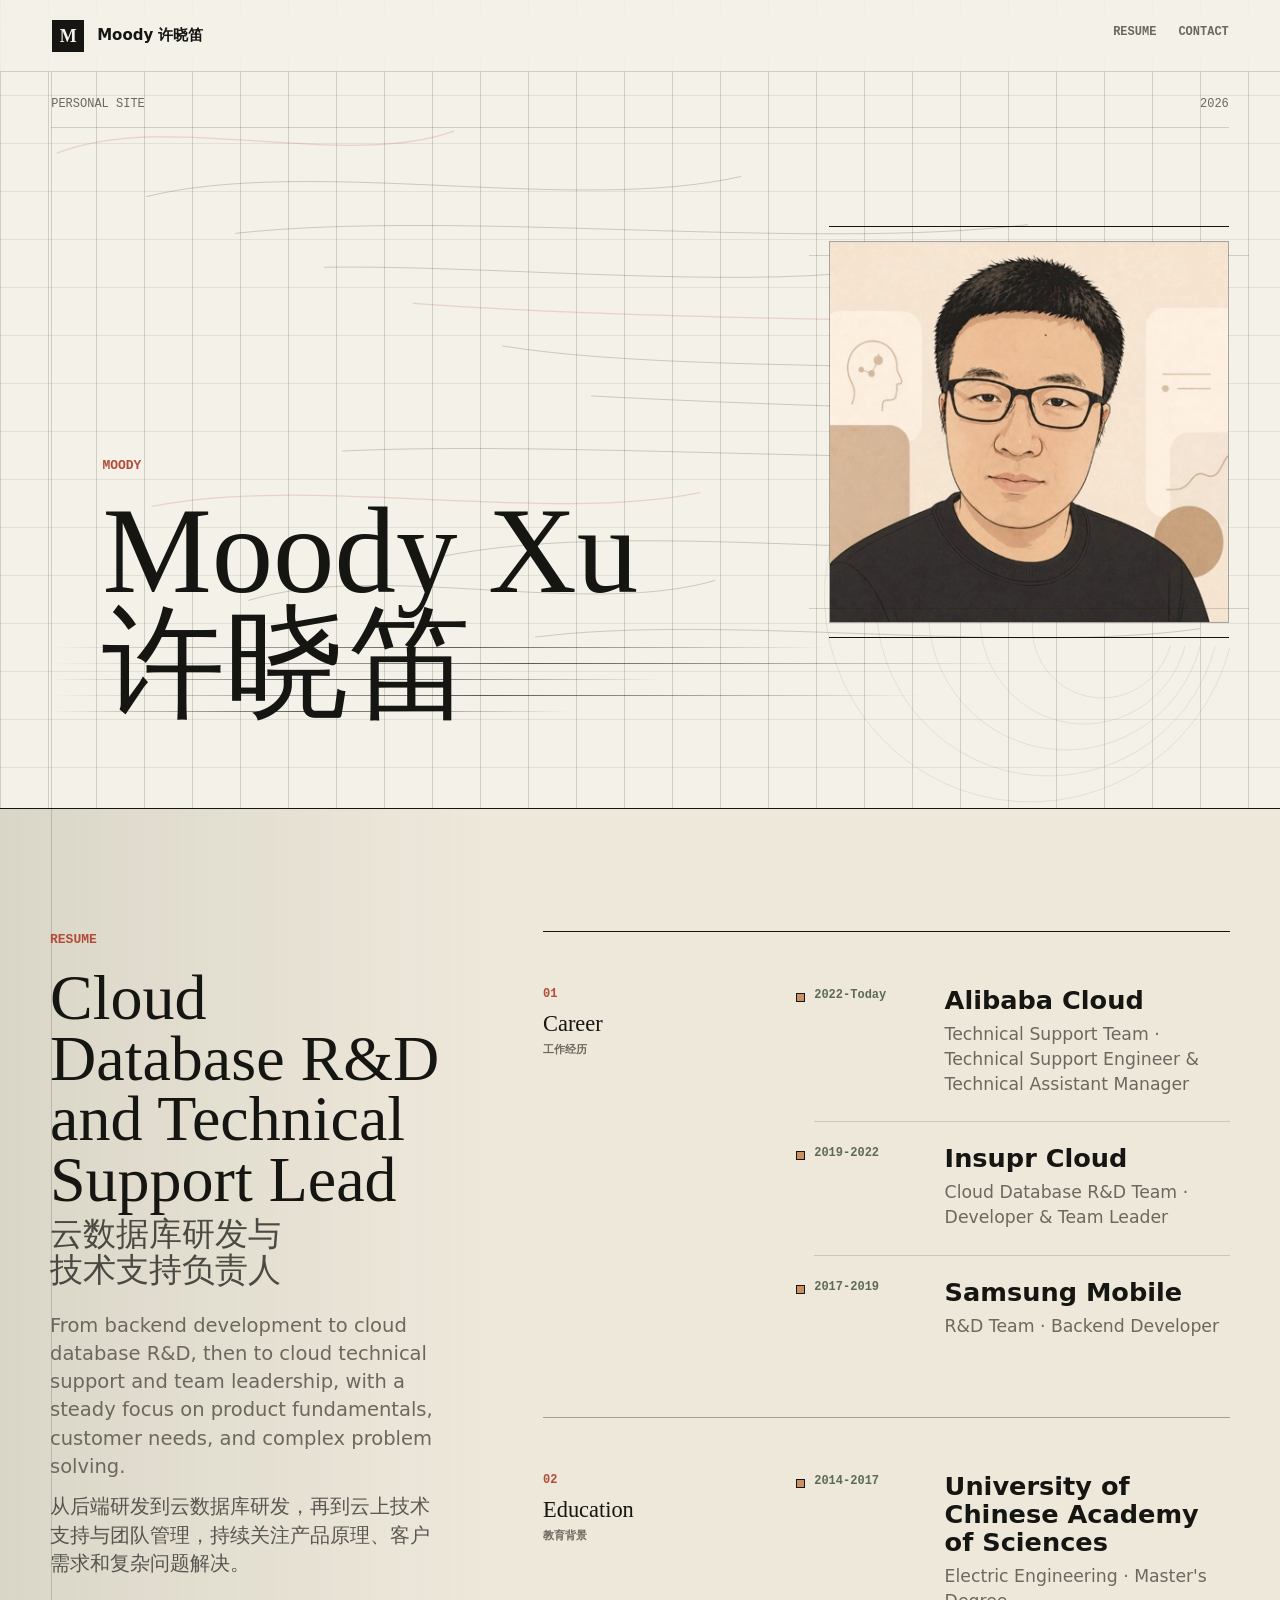
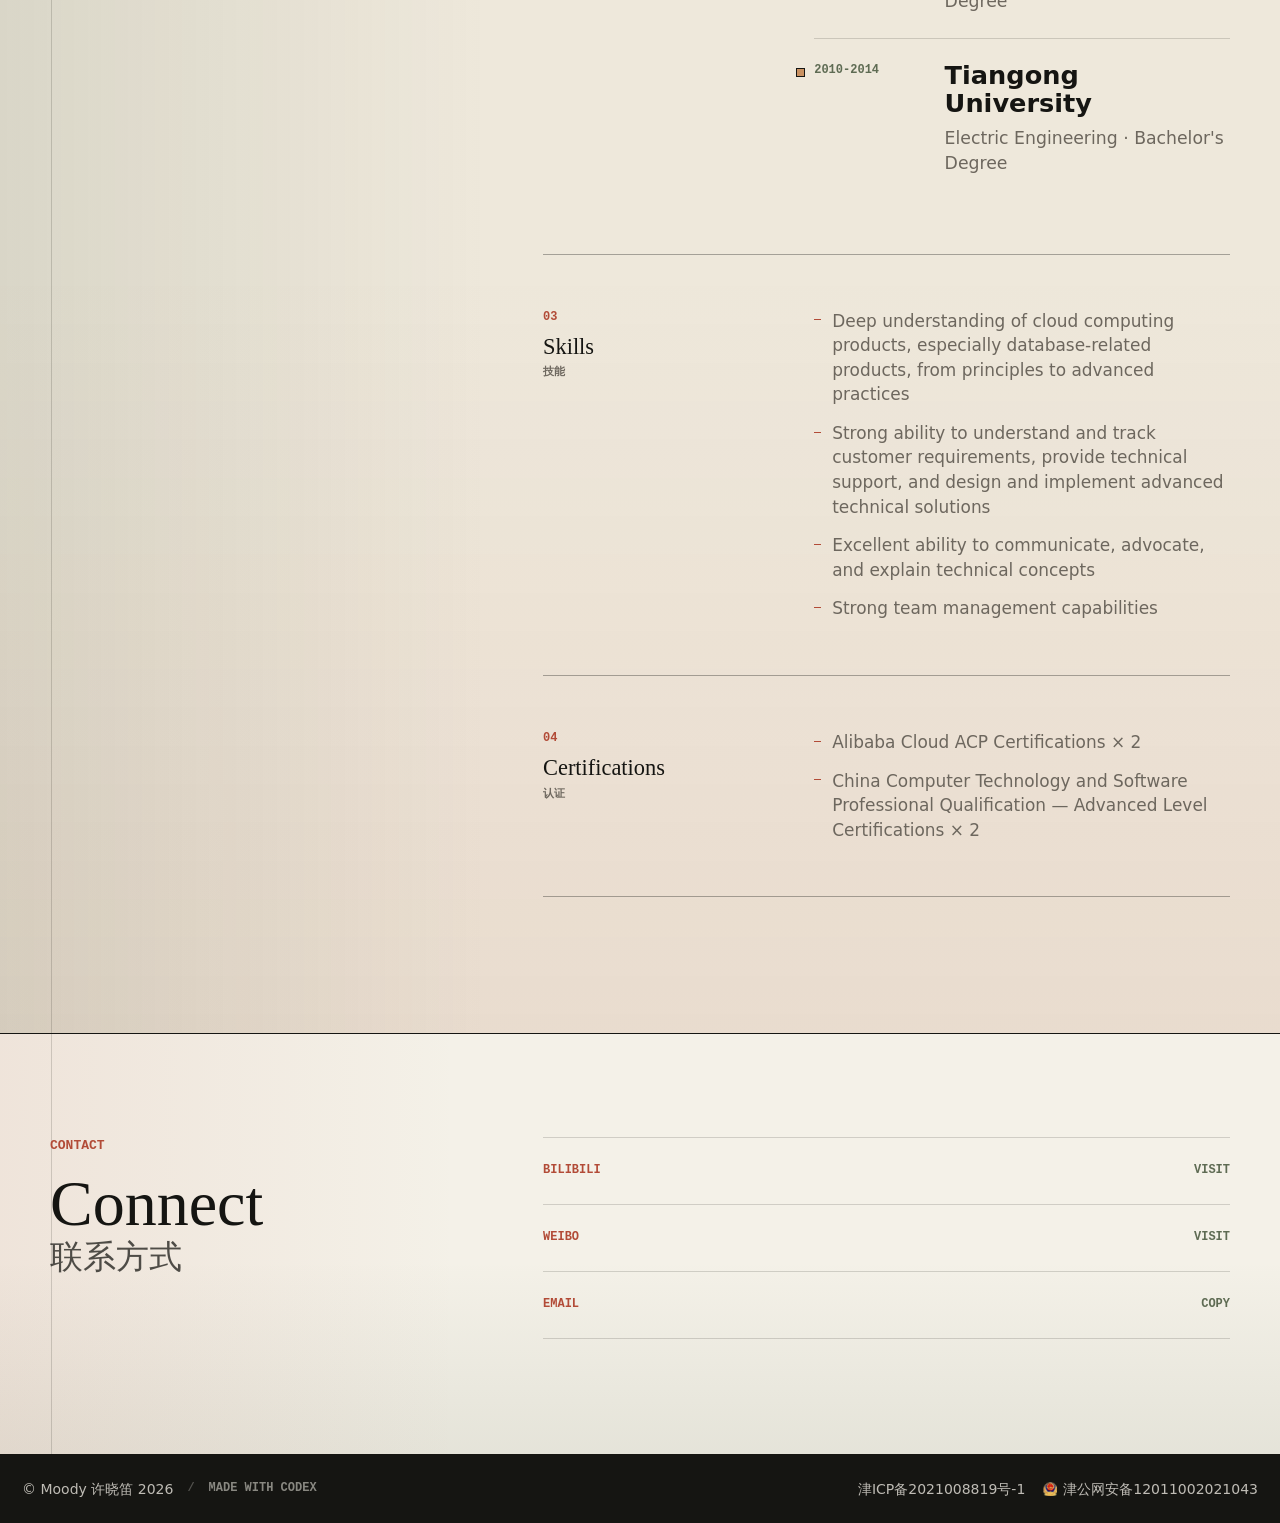
==== commit f96ef7f6: "Add contact section" ====
--- a/index.html
+++ b/index.html
@@ -23,6 +23,7 @@
       </a>
       <nav class="site-nav" aria-label="主要导航">
         <a href="#resume">Resume</a>
+        <a href="#contact">Contact</a>
       </nav>
     </header>
 
@@ -198,7 +199,58 @@
                 </li>
               </ul>
             </section>
+
           </div>
+        </div>
+      </section>
+
+      <section class="contact-section" id="contact" aria-labelledby="contact-title">
+        <div class="contact-shell">
+          <div class="contact-heading">
+            <p class="eyebrow">Contact</p>
+            <h2 class="bilingual-title" id="contact-title">
+              <span>Connect</span>
+              <span>联系方式</span>
+            </h2>
+          </div>
+
+          <ul class="contact-list">
+            <li>
+              <a
+                class="contact-link"
+                href="https://space.bilibili.com/23722270"
+                target="_blank"
+                rel="me noopener noreferrer"
+              >
+                <span class="contact-label">Bilibili</span>
+                <span class="contact-action" aria-hidden="true">Visit</span>
+              </a>
+            </li>
+            <li>
+              <a
+                class="contact-link"
+                href="https://weibo.com/u/1068096134"
+                target="_blank"
+                rel="me noopener noreferrer"
+              >
+                <span class="contact-label">Weibo</span>
+                <span class="contact-action" aria-hidden="true">Visit</span>
+              </a>
+            </li>
+            <li>
+              <button
+                class="contact-link contact-email"
+                type="button"
+                data-email-button
+                data-email-user-rev="ydoom"
+                data-email-host-rev="moc.idoaixux"
+                aria-label="显示并复制邮箱地址"
+              >
+                <span class="contact-label" data-email-value>Email</span>
+                <span class="contact-action" data-email-action>Copy</span>
+              </button>
+            </li>
+          </ul>
         </div>
       </section>
     </main>
--- a/styles.css
+++ b/styles.css
@@ -316,11 +316,13 @@
   padding: clamp(70px, 10vw, 122px) 0 clamp(78px, 11vw, 136px);
 }
 
-.resume-heading {
+.resume-heading,
+.contact-heading {
   max-width: 390px;
 }
 
-.resume-heading h2 {
+.resume-heading h2,
+.contact-heading h2 {
   margin: 0;
   font-family: Georgia, "Times New Roman", "Noto Serif SC", serif;
   font-size: clamp(2.4rem, 5vw, 5.2rem);
@@ -491,6 +493,103 @@
   height: 1px;
   background: var(--rust);
   content: "";
+}
+
+.contact-section {
+  position: relative;
+  border-top: 1px solid var(--ink);
+  background:
+    linear-gradient(90deg, rgba(178, 75, 55, 0.08), transparent 36%),
+    linear-gradient(0deg, rgba(94, 107, 83, 0.1), transparent 46%),
+    var(--paper);
+}
+
+.contact-section::before {
+  position: absolute;
+  top: 0;
+  bottom: 0;
+  left: clamp(18px, 4vw, 56px);
+  width: 1px;
+  background: var(--rule);
+  content: "";
+}
+
+.contact-shell {
+  position: relative;
+  z-index: 1;
+  display: grid;
+  grid-template-columns: minmax(260px, 0.74fr) minmax(0, 1.26fr);
+  gap: clamp(34px, 7vw, 96px);
+  width: min(1180px, calc(100% - 44px));
+  margin: 0 auto;
+  padding: clamp(62px, 8vw, 104px) 0 clamp(68px, 9vw, 116px);
+}
+
+.contact-list {
+  display: grid;
+  margin: 0;
+  border-top: 1px solid var(--rule);
+  padding: 0;
+  list-style: none;
+}
+
+.contact-list li {
+  border-bottom: 1px solid var(--rule);
+}
+
+.contact-link {
+  display: grid;
+  grid-template-columns: minmax(0, 1fr) auto;
+  align-items: center;
+  gap: clamp(14px, 2.8vw, 34px);
+  width: 100%;
+  min-height: 66px;
+  padding: 17px 0;
+}
+
+button.contact-link {
+  border: 0;
+  background: transparent;
+  color: inherit;
+  cursor: pointer;
+  font: inherit;
+  text-align: left;
+}
+
+.contact-link:hover .contact-action,
+.contact-link:focus-visible .contact-action {
+  color: var(--ink);
+}
+
+.contact-link:focus-visible {
+  outline: 1px solid var(--rust);
+  outline-offset: 6px;
+}
+
+.contact-label,
+.contact-action {
+  font-family: ui-monospace, SFMono-Regular, Menlo, Monaco, Consolas, monospace;
+  font-size: 12px;
+  font-weight: 700;
+  letter-spacing: 0;
+  line-height: 1.3;
+  text-transform: uppercase;
+}
+
+.contact-label {
+  color: var(--rust);
+  min-width: 0;
+  overflow-wrap: anywhere;
+}
+
+.contact-action {
+  color: var(--moss);
+  justify-self: end;
+}
+
+.contact-email[data-revealed="true"] .contact-label {
+  color: var(--ink);
+  text-transform: none;
 }
 
 .error-hero {
@@ -677,12 +776,14 @@
     bottom: 34px;
   }
 
-  .resume-shell {
+  .resume-shell,
+  .contact-shell {
     grid-template-columns: 1fr;
     width: min(100% - 36px, 1180px);
   }
 
-  .resume-heading {
+  .resume-heading,
+  .contact-heading {
     max-width: 680px;
   }
 
@@ -764,7 +865,8 @@
     width: min(46vw, 180px);
   }
 
-  .resume-shell {
+  .resume-shell,
+  .contact-shell {
     width: min(100% - 32px, 1180px);
     padding-top: 58px;
     padding-bottom: 72px;
--- a/styles.css
+++ b/styles.css
@@ -316,11 +316,13 @@
   padding: clamp(70px, 10vw, 122px) 0 clamp(78px, 11vw, 136px);
 }
 
-.resume-heading {
+.resume-heading,
+.contact-heading {
   max-width: 390px;
 }
 
-.resume-heading h2 {
+.resume-heading h2,
+.contact-heading h2 {
   margin: 0;
   font-family: Georgia, "Times New Roman", "Noto Serif SC", serif;
   font-size: clamp(2.4rem, 5vw, 5.2rem);
@@ -491,6 +493,103 @@
   height: 1px;
   background: var(--rust);
   content: "";
+}
+
+.contact-section {
+  position: relative;
+  border-top: 1px solid var(--ink);
+  background:
+    linear-gradient(90deg, rgba(178, 75, 55, 0.08), transparent 36%),
+    linear-gradient(0deg, rgba(94, 107, 83, 0.1), transparent 46%),
+    var(--paper);
+}
+
+.contact-section::before {
+  position: absolute;
+  top: 0;
+  bottom: 0;
+  left: clamp(18px, 4vw, 56px);
+  width: 1px;
+  background: var(--rule);
+  content: "";
+}
+
+.contact-shell {
+  position: relative;
+  z-index: 1;
+  display: grid;
+  grid-template-columns: minmax(260px, 0.74fr) minmax(0, 1.26fr);
+  gap: clamp(34px, 7vw, 96px);
+  width: min(1180px, calc(100% - 44px));
+  margin: 0 auto;
+  padding: clamp(62px, 8vw, 104px) 0 clamp(68px, 9vw, 116px);
+}
+
+.contact-list {
+  display: grid;
+  margin: 0;
+  border-top: 1px solid var(--rule);
+  padding: 0;
+  list-style: none;
+}
+
+.contact-list li {
+  border-bottom: 1px solid var(--rule);
+}
+
+.contact-link {
+  display: grid;
+  grid-template-columns: minmax(0, 1fr) auto;
+  align-items: center;
+  gap: clamp(14px, 2.8vw, 34px);
+  width: 100%;
+  min-height: 66px;
+  padding: 17px 0;
+}
+
+button.contact-link {
+  border: 0;
+  background: transparent;
+  color: inherit;
+  cursor: pointer;
+  font: inherit;
+  text-align: left;
+}
+
+.contact-link:hover .contact-action,
+.contact-link:focus-visible .contact-action {
+  color: var(--ink);
+}
+
+.contact-link:focus-visible {
+  outline: 1px solid var(--rust);
+  outline-offset: 6px;
+}
+
+.contact-label,
+.contact-action {
+  font-family: ui-monospace, SFMono-Regular, Menlo, Monaco, Consolas, monospace;
+  font-size: 12px;
+  font-weight: 700;
+  letter-spacing: 0;
+  line-height: 1.3;
+  text-transform: uppercase;
+}
+
+.contact-label {
+  color: var(--rust);
+  min-width: 0;
+  overflow-wrap: anywhere;
+}
+
+.contact-action {
+  color: var(--moss);
+  justify-self: end;
+}
+
+.contact-email[data-revealed="true"] .contact-label {
+  color: var(--ink);
+  text-transform: none;
 }
 
 .error-hero {
@@ -677,12 +776,14 @@
     bottom: 34px;
   }
 
-  .resume-shell {
+  .resume-shell,
+  .contact-shell {
     grid-template-columns: 1fr;
     width: min(100% - 36px, 1180px);
   }
 
-  .resume-heading {
+  .resume-heading,
+  .contact-heading {
     max-width: 680px;
   }
 
@@ -764,7 +865,8 @@
     width: min(46vw, 180px);
   }
 
-  .resume-shell {
+  .resume-shell,
+  .contact-shell {
     width: min(100% - 32px, 1180px);
     padding-top: 58px;
     padding-bottom: 72px;
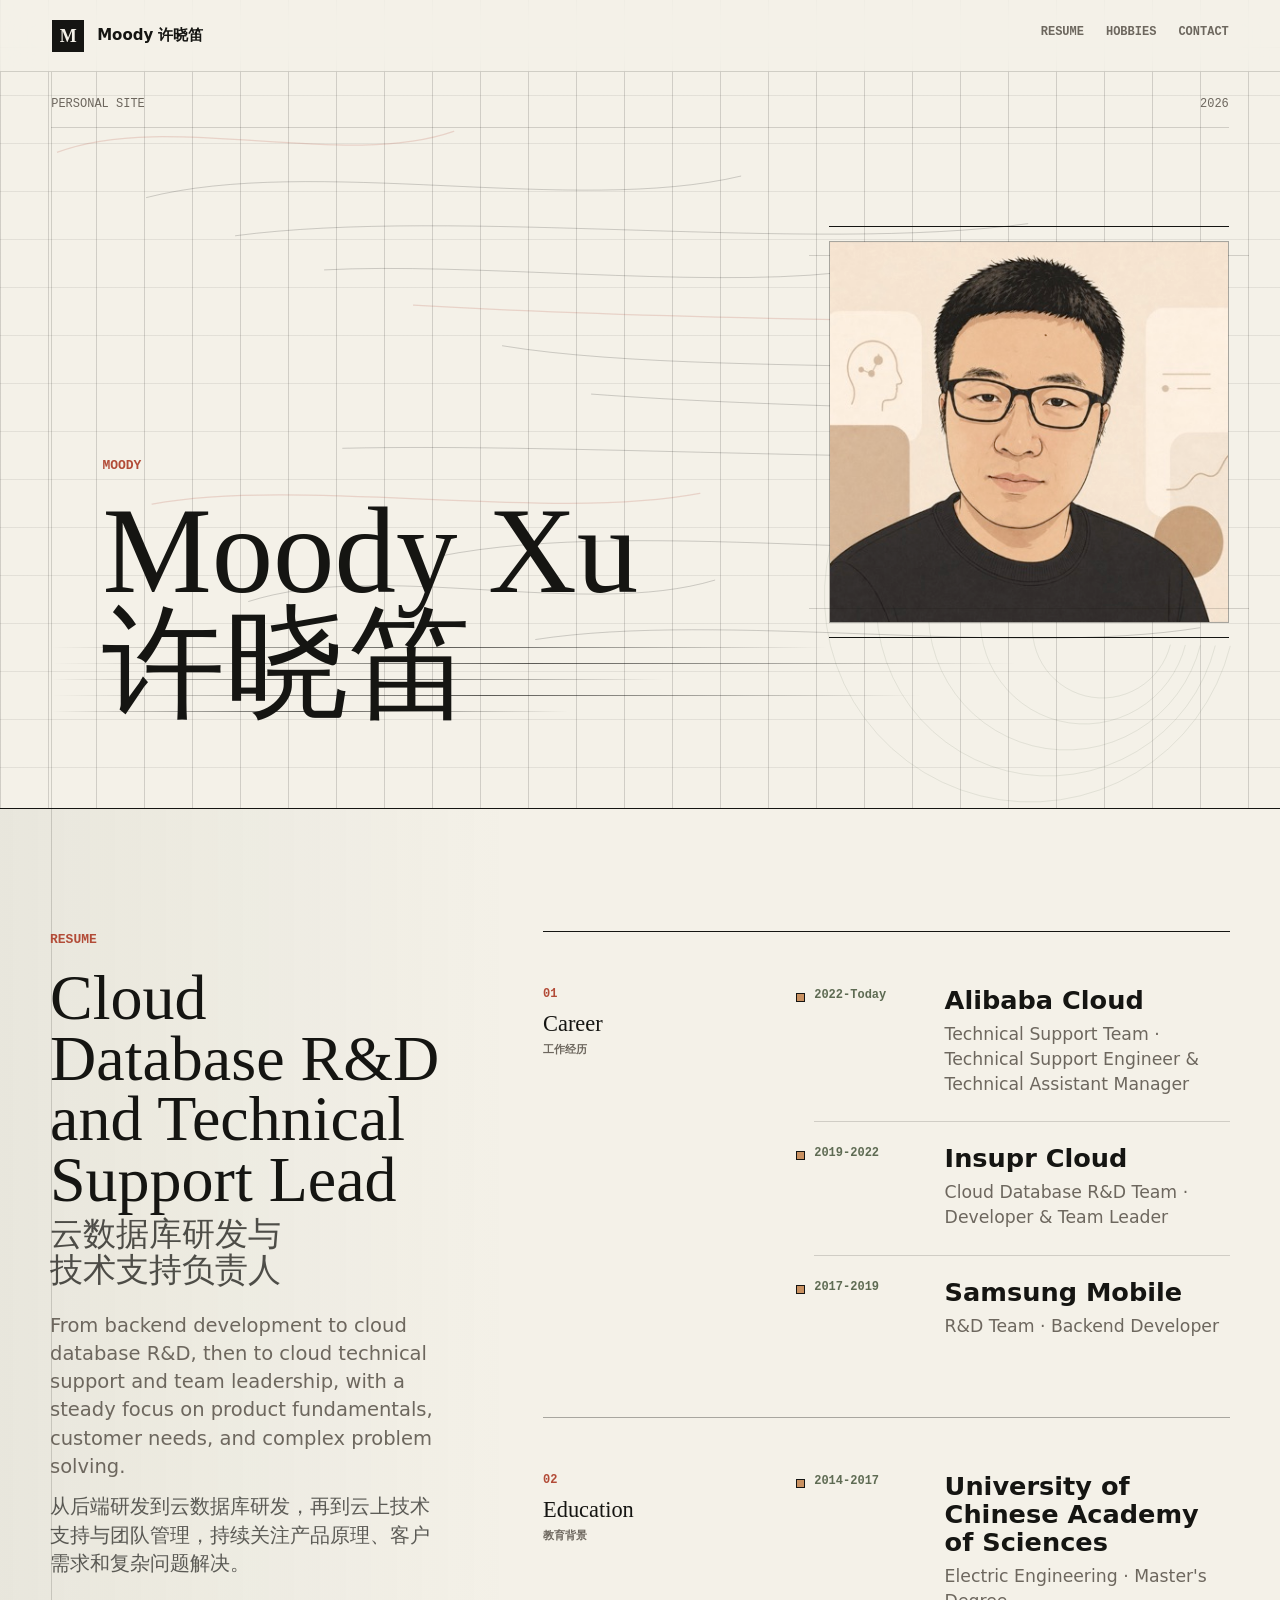
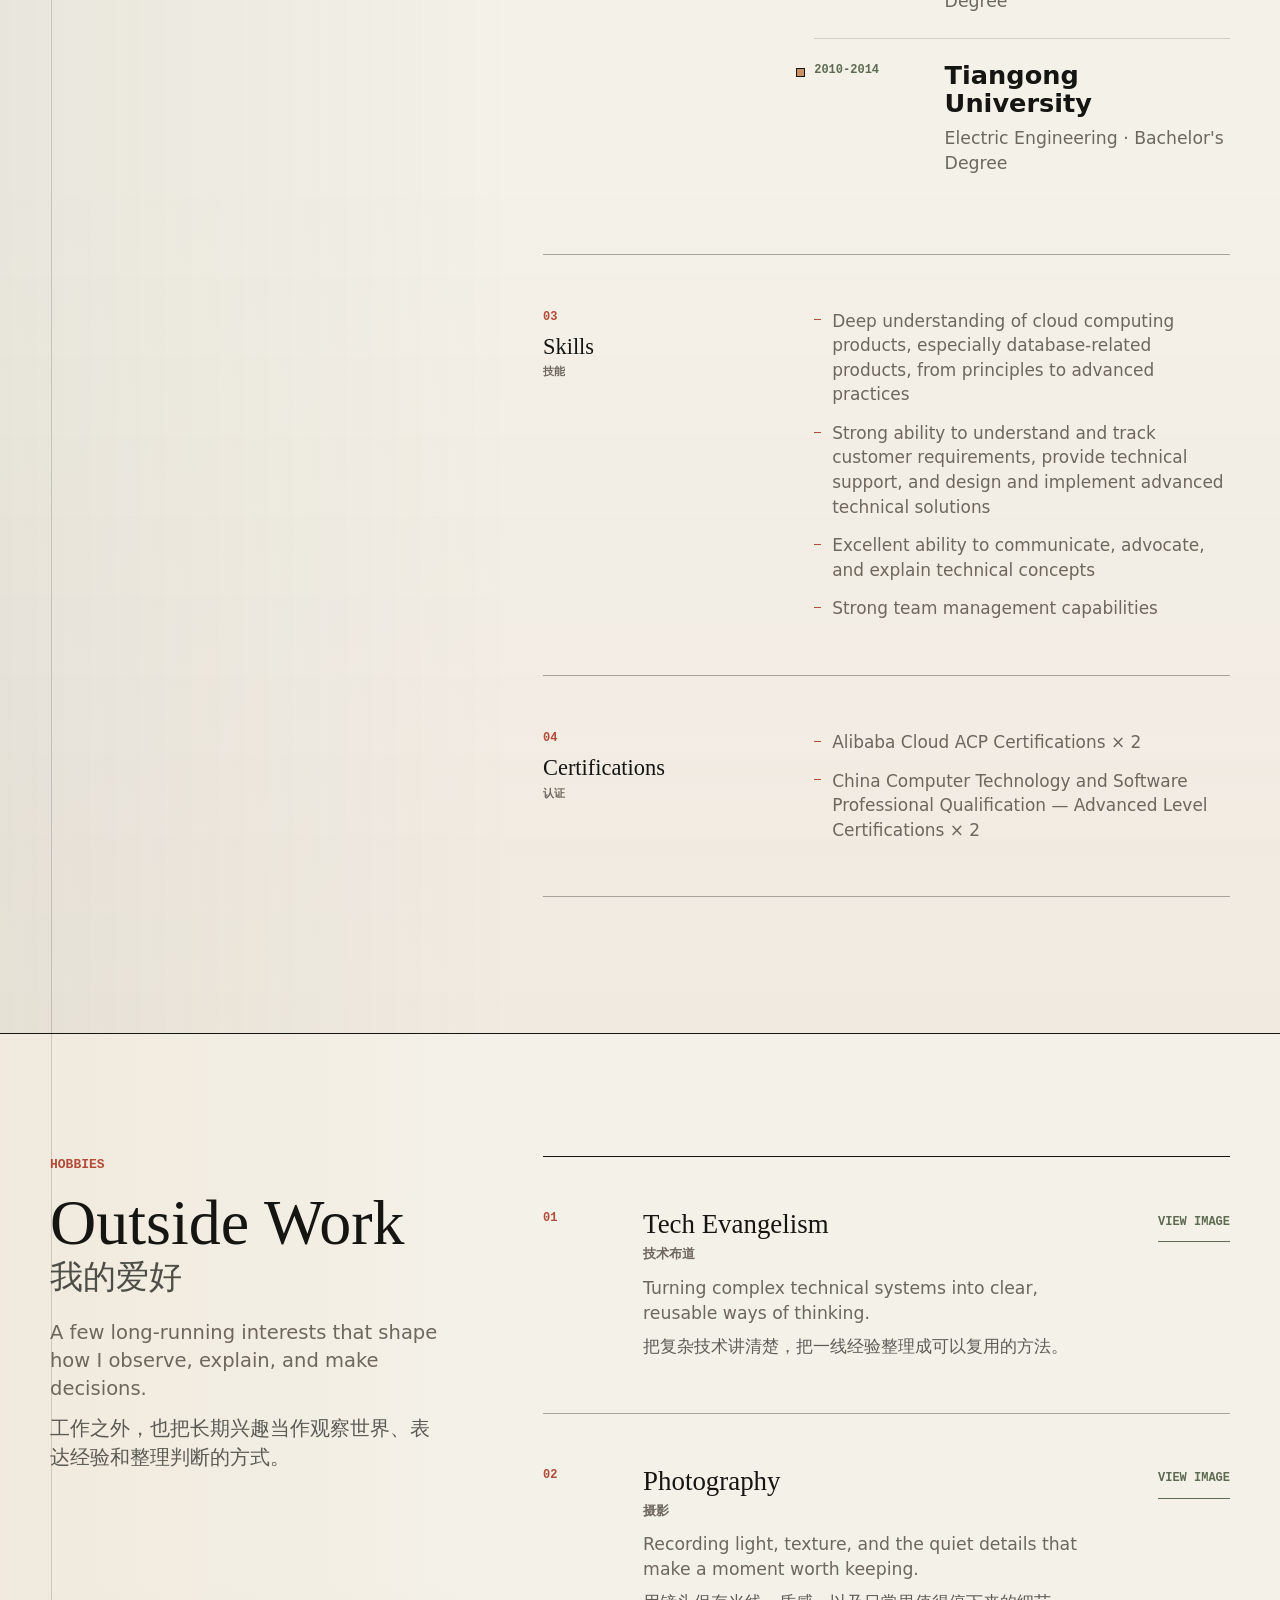
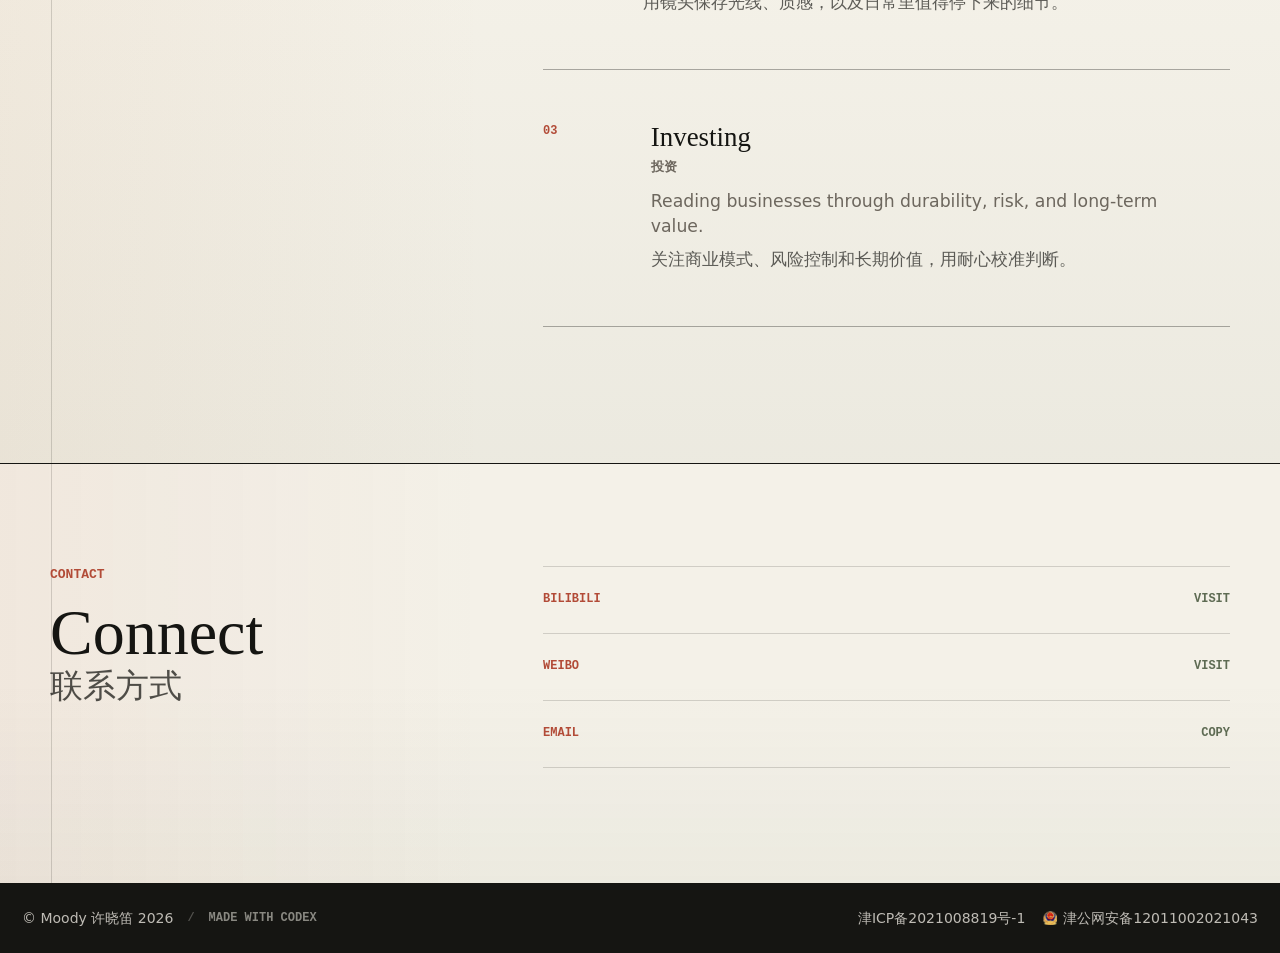
==== commit cb1cfbc8: "Add hobbies section" ====
--- a/index.html
+++ b/index.html
@@ -23,6 +23,7 @@
       </a>
       <nav class="site-nav" aria-label="主要导航">
         <a href="#resume">Resume</a>
+        <a href="#hobbies">Hobbies</a>
         <a href="#contact">Contact</a>
       </nav>
     </header>
@@ -204,6 +205,110 @@
         </div>
       </section>
 
+      <section class="hobbies-section" id="hobbies" aria-labelledby="hobbies-title">
+        <div class="hobbies-shell">
+          <div class="hobbies-heading">
+            <p class="eyebrow">Hobbies</p>
+            <h2 class="bilingual-title" id="hobbies-title">
+              <span>Outside Work</span>
+              <span>我的爱好</span>
+            </h2>
+            <p class="hobbies-summary">
+              <span>
+                A few long-running interests that shape how I observe, explain,
+                and make decisions.
+              </span>
+              <span>
+                工作之外，也把长期兴趣当作观察世界、表达经验和整理判断的方式。
+              </span>
+            </p>
+          </div>
+
+          <ol class="hobbies-list">
+            <li class="hobby-item">
+              <span class="hobby-number">01</span>
+              <div class="hobby-copy">
+                <h3>
+                  <span>Tech Evangelism</span>
+                  <span>技术布道</span>
+                </h3>
+                <p>
+                  <span>
+                    Turning complex technical systems into clear, reusable ways
+                    of thinking.
+                  </span>
+                  <span>
+                    把复杂技术讲清楚，把一线经验整理成可以复用的方法。
+                  </span>
+                </p>
+              </div>
+              <button
+                class="hobby-media-button"
+                type="button"
+                data-hobby-media="tech-evangelism"
+                aria-expanded="false"
+                aria-controls="hobby-media-tech-evangelism"
+              >
+                <span data-hobby-media-action>View image</span>
+              </button>
+              <div
+                class="hobby-media"
+                id="hobby-media-tech-evangelism"
+                hidden
+              ></div>
+            </li>
+
+            <li class="hobby-item">
+              <span class="hobby-number">02</span>
+              <div class="hobby-copy">
+                <h3>
+                  <span>Photography</span>
+                  <span>摄影</span>
+                </h3>
+                <p>
+                  <span>
+                    Recording light, texture, and the quiet details that make a
+                    moment worth keeping.
+                  </span>
+                  <span>
+                    用镜头保存光线、质感，以及日常里值得停下来的细节。
+                  </span>
+                </p>
+              </div>
+              <button
+                class="hobby-media-button"
+                type="button"
+                data-hobby-media="photography"
+                aria-expanded="false"
+                aria-controls="hobby-media-photography"
+              >
+                <span data-hobby-media-action>View image</span>
+              </button>
+              <div class="hobby-media" id="hobby-media-photography" hidden></div>
+            </li>
+
+            <li class="hobby-item">
+              <span class="hobby-number">03</span>
+              <div class="hobby-copy">
+                <h3>
+                  <span>Investing</span>
+                  <span>投资</span>
+                </h3>
+                <p>
+                  <span>
+                    Reading businesses through durability, risk, and long-term
+                    value.
+                  </span>
+                  <span>
+                    关注商业模式、风险控制和长期价值，用耐心校准判断。
+                  </span>
+                </p>
+              </div>
+            </li>
+          </ol>
+        </div>
+      </section>
+
       <section class="contact-section" id="contact" aria-labelledby="contact-title">
         <div class="contact-shell">
           <div class="contact-heading">
--- a/styles.css
+++ b/styles.css
@@ -290,9 +290,9 @@
   position: relative;
   border-top: 1px solid var(--ink);
   background:
-    linear-gradient(90deg, rgba(94, 107, 83, 0.14), transparent 38%),
-    linear-gradient(0deg, rgba(178, 75, 55, 0.08), transparent 42%),
-    #eee8db;
+    linear-gradient(90deg, rgba(94, 107, 83, 0.08), transparent 40%),
+    linear-gradient(0deg, rgba(178, 75, 55, 0.045), transparent 48%),
+    var(--paper);
 }
 
 .resume-section::before {
@@ -305,7 +305,8 @@
   content: "";
 }
 
-.resume-shell {
+.resume-shell,
+.hobbies-shell {
   position: relative;
   z-index: 1;
   display: grid;
@@ -317,11 +318,13 @@
 }
 
 .resume-heading,
+.hobbies-heading,
 .contact-heading {
   max-width: 390px;
 }
 
 .resume-heading h2,
+.hobbies-heading h2,
 .contact-heading h2 {
   margin: 0;
   font-family: Georgia, "Times New Roman", "Noto Serif SC", serif;
@@ -344,17 +347,20 @@
   line-height: 1.08;
 }
 
-.resume-heading p:last-child {
+.resume-heading p:last-child,
+.hobbies-summary {
   margin: 24px 0 0;
   color: var(--muted);
   font-size: clamp(1rem, 1.6vw, 1.22rem);
 }
 
-.profile-summary span {
+.profile-summary span,
+.hobbies-summary span {
   display: block;
 }
 
-.profile-summary span + span {
+.profile-summary span + span,
+.hobbies-summary span + span {
   margin-top: 12px;
   color: rgba(21, 21, 18, 0.68);
 }
@@ -495,12 +501,144 @@
   content: "";
 }
 
-.contact-section {
+.hobbies-section {
   position: relative;
   border-top: 1px solid var(--ink);
   background:
-    linear-gradient(90deg, rgba(178, 75, 55, 0.08), transparent 36%),
-    linear-gradient(0deg, rgba(94, 107, 83, 0.1), transparent 46%),
+    linear-gradient(90deg, rgba(201, 145, 97, 0.08), transparent 38%),
+    linear-gradient(0deg, rgba(94, 107, 83, 0.055), transparent 48%),
+    var(--paper);
+}
+
+.hobbies-section::before {
+  position: absolute;
+  top: 0;
+  bottom: 0;
+  left: clamp(18px, 4vw, 56px);
+  width: 1px;
+  background: var(--rule);
+  content: "";
+}
+
+.hobbies-list {
+  display: grid;
+  margin: 0;
+  border-top: 1px solid var(--ink);
+  padding: 0;
+  list-style: none;
+}
+
+.hobby-item {
+  display: grid;
+  grid-template-columns: minmax(42px, 0.12fr) minmax(0, 1fr) auto;
+  gap: clamp(18px, 3.4vw, 46px);
+  align-items: start;
+  border-bottom: 1px solid var(--rule-strong);
+  padding: clamp(30px, 5vw, 54px) 0;
+}
+
+.hobby-number {
+  color: var(--rust);
+  font-family: ui-monospace, SFMono-Regular, Menlo, Monaco, Consolas, monospace;
+  font-size: 12px;
+  font-weight: 700;
+  line-height: 1.3;
+}
+
+.hobby-copy h3 {
+  margin: 0;
+  font-family: Georgia, "Times New Roman", "Noto Serif SC", serif;
+  font-size: clamp(1.42rem, 2.1vw, 2.15rem);
+  font-weight: 450;
+  letter-spacing: 0;
+  line-height: 1;
+}
+
+.hobby-copy h3 span {
+  display: block;
+}
+
+.hobby-copy h3 span + span {
+  margin-top: 8px;
+  color: var(--muted);
+  font-family: Inter, ui-sans-serif, system-ui, -apple-system, BlinkMacSystemFont,
+    "Segoe UI", "Noto Sans SC", "PingFang SC", "Microsoft YaHei", sans-serif;
+  font-size: 0.48em;
+  font-weight: 650;
+  line-height: 1.2;
+}
+
+.hobby-copy p {
+  margin: 14px 0 0;
+  color: var(--muted);
+  font-size: clamp(0.98rem, 1.35vw, 1.08rem);
+}
+
+.hobby-copy p span {
+  display: block;
+}
+
+.hobby-copy p span + span {
+  margin-top: 8px;
+  color: rgba(21, 21, 18, 0.68);
+}
+
+.hobby-media-button {
+  justify-self: end;
+  display: inline-flex;
+  align-items: center;
+  min-height: 31px;
+  border: 0;
+  border-bottom: 1px solid currentColor;
+  background: transparent;
+  padding: 0 0 7px;
+  color: var(--moss);
+  cursor: pointer;
+  font-family: ui-monospace, SFMono-Regular, Menlo, Monaco, Consolas, monospace;
+  font-size: 12px;
+  font-weight: 700;
+  letter-spacing: 0;
+  line-height: 1.3;
+  text-transform: uppercase;
+}
+
+.hobby-media-button:hover,
+.hobby-media-button:focus-visible,
+.hobby-media-button[aria-expanded="true"] {
+  color: var(--ink);
+}
+
+.hobby-media-button:focus-visible {
+  outline: 1px solid var(--rust);
+  outline-offset: 6px;
+}
+
+.hobby-media {
+  grid-column: 2 / -1;
+  width: min(100%, 560px);
+  border-top: 1px solid var(--rule);
+  padding-top: clamp(16px, 2vw, 22px);
+}
+
+.hobby-media img {
+  display: block;
+  width: auto;
+  max-width: 100%;
+  height: auto;
+  max-height: min(68vh, 760px);
+  margin: 0 auto;
+  border: 1px solid var(--rule-strong);
+  background: var(--paper);
+  object-position: 50% 50%;
+  filter: saturate(0.92) contrast(1.02);
+}
+
+.contact-section {
+  position: relative;
+  border-top: 1px solid var(--ink);
+  background:
+    linear-gradient(90deg, rgba(178, 75, 55, 0.06), transparent 38%),
+    linear-gradient(0deg, rgba(94, 107, 83, 0.055), transparent 48%),
     var(--paper);
 }
 
@@ -777,12 +915,14 @@
   }
 
   .resume-shell,
+  .hobbies-shell,
   .contact-shell {
     grid-template-columns: 1fr;
     width: min(100% - 36px, 1180px);
   }
 
   .resume-heading,
+  .hobbies-heading,
   .contact-heading {
     max-width: 680px;
   }
@@ -802,6 +942,16 @@
 
   .resume-item:first-child::before {
     top: 6px;
+  }
+
+  .hobby-item {
+    grid-template-columns: minmax(34px, auto) minmax(0, 1fr);
+  }
+
+  .hobby-media-button,
+  .hobby-media {
+    grid-column: 2;
+    justify-self: start;
   }
 
   .footer-inner {
@@ -822,11 +972,13 @@
   }
 
   .brand {
+    gap: 8px;
     font-size: 14px;
   }
 
   .site-nav {
-    font-size: 11px;
+    gap: 12px;
+    font-size: 10px;
   }
 
   .brand-mark {
@@ -866,6 +1018,7 @@
   }
 
   .resume-shell,
+  .hobbies-shell,
   .contact-shell {
     width: min(100% - 32px, 1180px);
     padding-top: 58px;
@@ -875,6 +1028,16 @@
   .resume-item {
     grid-template-columns: 1fr;
     gap: 8px;
+  }
+
+  .hobby-item {
+    grid-template-columns: 1fr;
+    gap: 14px;
+  }
+
+  .hobby-media-button,
+  .hobby-media {
+    grid-column: 1;
   }
 
   .error-mark {
--- a/styles.css
+++ b/styles.css
@@ -290,9 +290,9 @@
   position: relative;
   border-top: 1px solid var(--ink);
   background:
-    linear-gradient(90deg, rgba(94, 107, 83, 0.14), transparent 38%),
-    linear-gradient(0deg, rgba(178, 75, 55, 0.08), transparent 42%),
-    #eee8db;
+    linear-gradient(90deg, rgba(94, 107, 83, 0.08), transparent 40%),
+    linear-gradient(0deg, rgba(178, 75, 55, 0.045), transparent 48%),
+    var(--paper);
 }
 
 .resume-section::before {
@@ -305,7 +305,8 @@
   content: "";
 }
 
-.resume-shell {
+.resume-shell,
+.hobbies-shell {
   position: relative;
   z-index: 1;
   display: grid;
@@ -317,11 +318,13 @@
 }
 
 .resume-heading,
+.hobbies-heading,
 .contact-heading {
   max-width: 390px;
 }
 
 .resume-heading h2,
+.hobbies-heading h2,
 .contact-heading h2 {
   margin: 0;
   font-family: Georgia, "Times New Roman", "Noto Serif SC", serif;
@@ -344,17 +347,20 @@
   line-height: 1.08;
 }
 
-.resume-heading p:last-child {
+.resume-heading p:last-child,
+.hobbies-summary {
   margin: 24px 0 0;
   color: var(--muted);
   font-size: clamp(1rem, 1.6vw, 1.22rem);
 }
 
-.profile-summary span {
+.profile-summary span,
+.hobbies-summary span {
   display: block;
 }
 
-.profile-summary span + span {
+.profile-summary span + span,
+.hobbies-summary span + span {
   margin-top: 12px;
   color: rgba(21, 21, 18, 0.68);
 }
@@ -495,12 +501,144 @@
   content: "";
 }
 
-.contact-section {
+.hobbies-section {
   position: relative;
   border-top: 1px solid var(--ink);
   background:
-    linear-gradient(90deg, rgba(178, 75, 55, 0.08), transparent 36%),
-    linear-gradient(0deg, rgba(94, 107, 83, 0.1), transparent 46%),
+    linear-gradient(90deg, rgba(201, 145, 97, 0.08), transparent 38%),
+    linear-gradient(0deg, rgba(94, 107, 83, 0.055), transparent 48%),
+    var(--paper);
+}
+
+.hobbies-section::before {
+  position: absolute;
+  top: 0;
+  bottom: 0;
+  left: clamp(18px, 4vw, 56px);
+  width: 1px;
+  background: var(--rule);
+  content: "";
+}
+
+.hobbies-list {
+  display: grid;
+  margin: 0;
+  border-top: 1px solid var(--ink);
+  padding: 0;
+  list-style: none;
+}
+
+.hobby-item {
+  display: grid;
+  grid-template-columns: minmax(42px, 0.12fr) minmax(0, 1fr) auto;
+  gap: clamp(18px, 3.4vw, 46px);
+  align-items: start;
+  border-bottom: 1px solid var(--rule-strong);
+  padding: clamp(30px, 5vw, 54px) 0;
+}
+
+.hobby-number {
+  color: var(--rust);
+  font-family: ui-monospace, SFMono-Regular, Menlo, Monaco, Consolas, monospace;
+  font-size: 12px;
+  font-weight: 700;
+  line-height: 1.3;
+}
+
+.hobby-copy h3 {
+  margin: 0;
+  font-family: Georgia, "Times New Roman", "Noto Serif SC", serif;
+  font-size: clamp(1.42rem, 2.1vw, 2.15rem);
+  font-weight: 450;
+  letter-spacing: 0;
+  line-height: 1;
+}
+
+.hobby-copy h3 span {
+  display: block;
+}
+
+.hobby-copy h3 span + span {
+  margin-top: 8px;
+  color: var(--muted);
+  font-family: Inter, ui-sans-serif, system-ui, -apple-system, BlinkMacSystemFont,
+    "Segoe UI", "Noto Sans SC", "PingFang SC", "Microsoft YaHei", sans-serif;
+  font-size: 0.48em;
+  font-weight: 650;
+  line-height: 1.2;
+}
+
+.hobby-copy p {
+  margin: 14px 0 0;
+  color: var(--muted);
+  font-size: clamp(0.98rem, 1.35vw, 1.08rem);
+}
+
+.hobby-copy p span {
+  display: block;
+}
+
+.hobby-copy p span + span {
+  margin-top: 8px;
+  color: rgba(21, 21, 18, 0.68);
+}
+
+.hobby-media-button {
+  justify-self: end;
+  display: inline-flex;
+  align-items: center;
+  min-height: 31px;
+  border: 0;
+  border-bottom: 1px solid currentColor;
+  background: transparent;
+  padding: 0 0 7px;
+  color: var(--moss);
+  cursor: pointer;
+  font-family: ui-monospace, SFMono-Regular, Menlo, Monaco, Consolas, monospace;
+  font-size: 12px;
+  font-weight: 700;
+  letter-spacing: 0;
+  line-height: 1.3;
+  text-transform: uppercase;
+}
+
+.hobby-media-button:hover,
+.hobby-media-button:focus-visible,
+.hobby-media-button[aria-expanded="true"] {
+  color: var(--ink);
+}
+
+.hobby-media-button:focus-visible {
+  outline: 1px solid var(--rust);
+  outline-offset: 6px;
+}
+
+.hobby-media {
+  grid-column: 2 / -1;
+  width: min(100%, 560px);
+  border-top: 1px solid var(--rule);
+  padding-top: clamp(16px, 2vw, 22px);
+}
+
+.hobby-media img {
+  display: block;
+  width: auto;
+  max-width: 100%;
+  height: auto;
+  max-height: min(68vh, 760px);
+  margin: 0 auto;
+  border: 1px solid var(--rule-strong);
+  background: var(--paper);
+  object-position: 50% 50%;
+  filter: saturate(0.92) contrast(1.02);
+}
+
+.contact-section {
+  position: relative;
+  border-top: 1px solid var(--ink);
+  background:
+    linear-gradient(90deg, rgba(178, 75, 55, 0.06), transparent 38%),
+    linear-gradient(0deg, rgba(94, 107, 83, 0.055), transparent 48%),
     var(--paper);
 }
 
@@ -777,12 +915,14 @@
   }
 
   .resume-shell,
+  .hobbies-shell,
   .contact-shell {
     grid-template-columns: 1fr;
     width: min(100% - 36px, 1180px);
   }
 
   .resume-heading,
+  .hobbies-heading,
   .contact-heading {
     max-width: 680px;
   }
@@ -802,6 +942,16 @@
 
   .resume-item:first-child::before {
     top: 6px;
+  }
+
+  .hobby-item {
+    grid-template-columns: minmax(34px, auto) minmax(0, 1fr);
+  }
+
+  .hobby-media-button,
+  .hobby-media {
+    grid-column: 2;
+    justify-self: start;
   }
 
   .footer-inner {
@@ -822,11 +972,13 @@
   }
 
   .brand {
+    gap: 8px;
     font-size: 14px;
   }
 
   .site-nav {
-    font-size: 11px;
+    gap: 12px;
+    font-size: 10px;
   }
 
   .brand-mark {
@@ -866,6 +1018,7 @@
   }
 
   .resume-shell,
+  .hobbies-shell,
   .contact-shell {
     width: min(100% - 32px, 1180px);
     padding-top: 58px;
@@ -875,6 +1028,16 @@
   .resume-item {
     grid-template-columns: 1fr;
     gap: 8px;
+  }
+
+  .hobby-item {
+    grid-template-columns: 1fr;
+    gap: 14px;
+  }
+
+  .hobby-media-button,
+  .hobby-media {
+    grid-column: 1;
   }
 
   .error-mark {
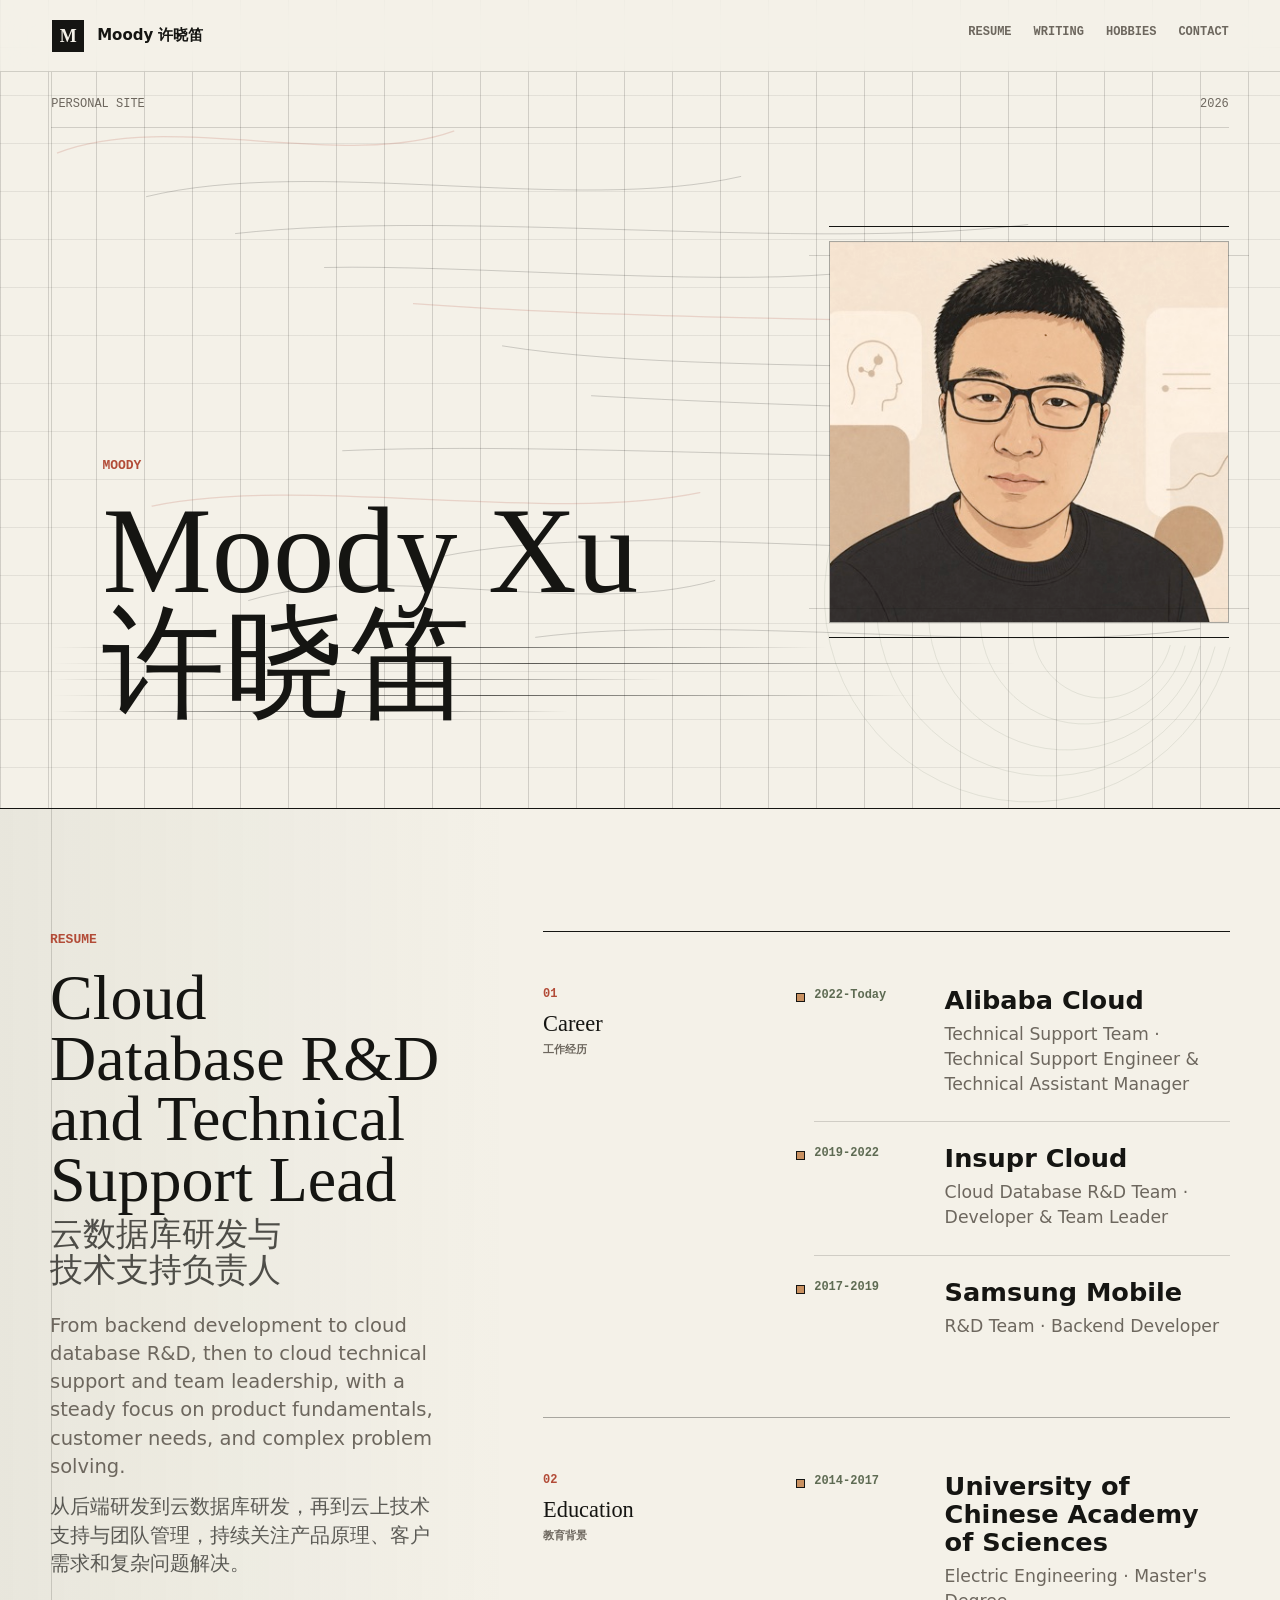
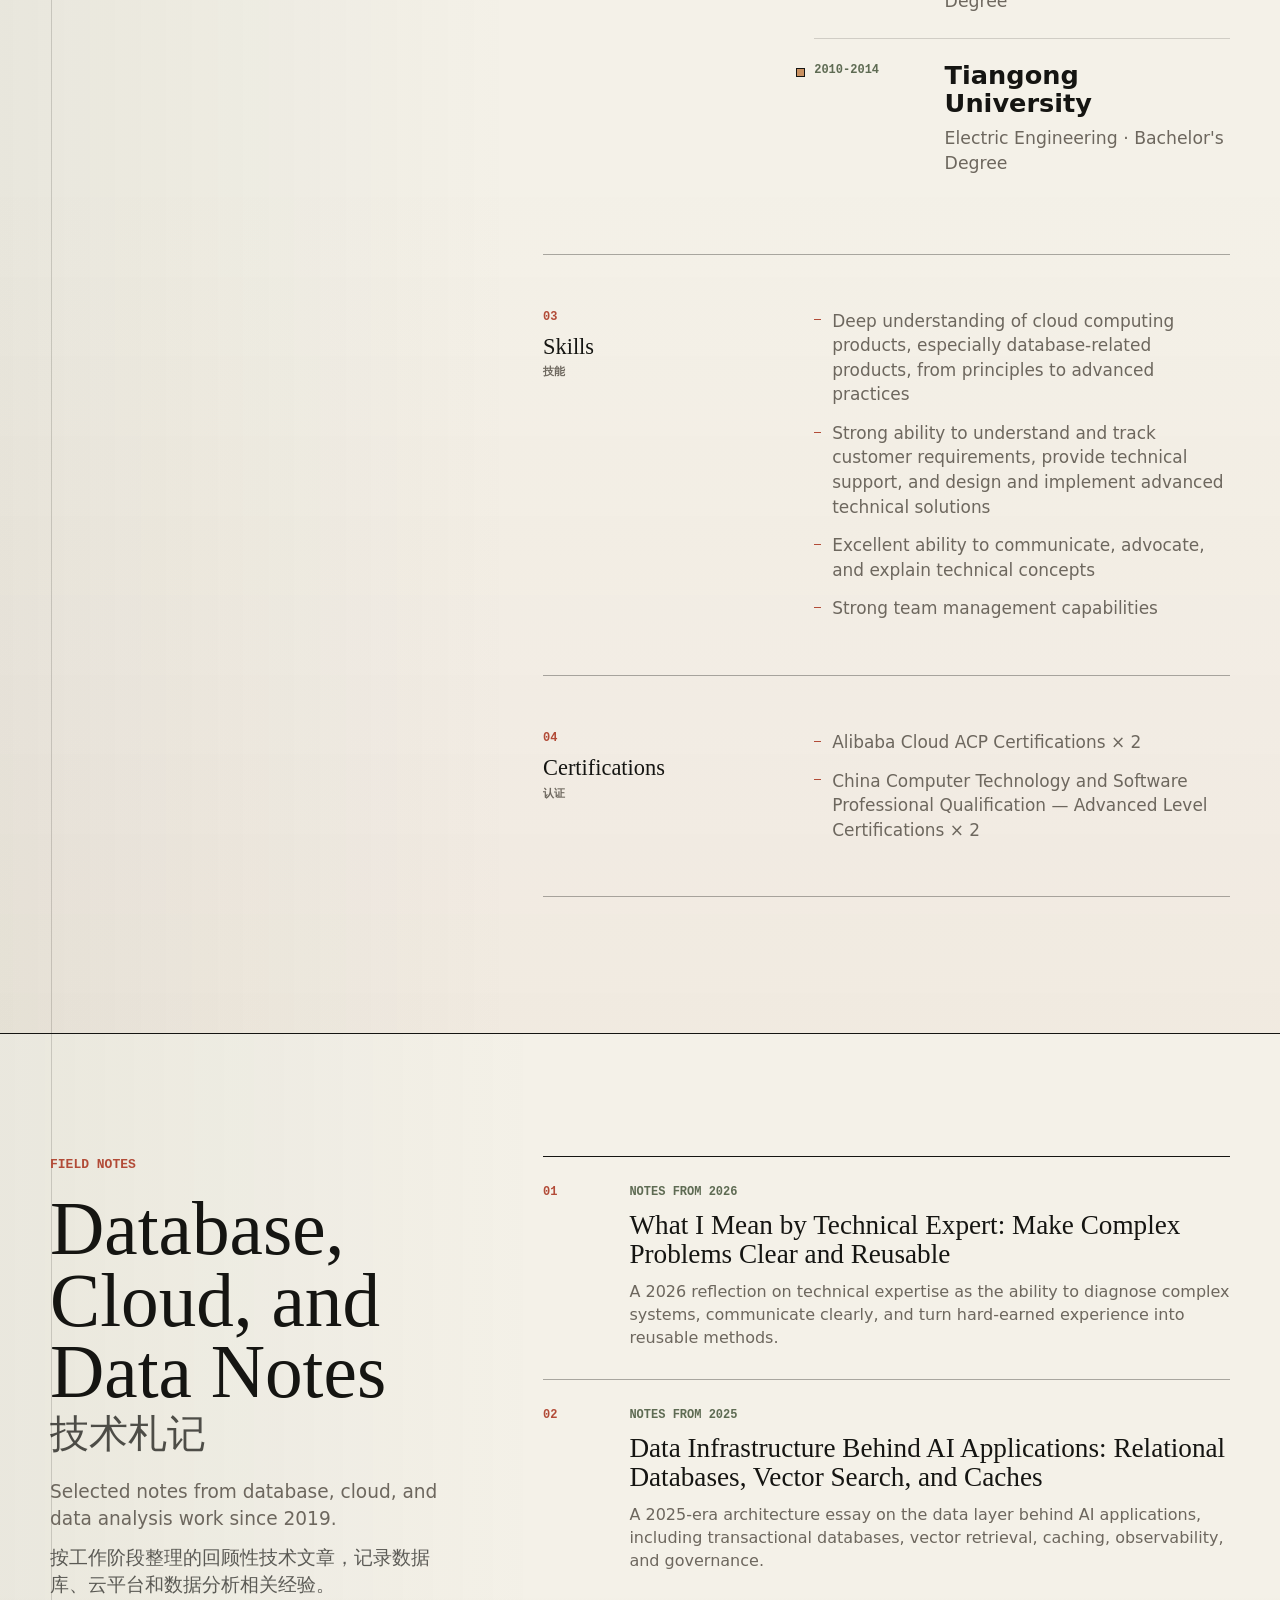
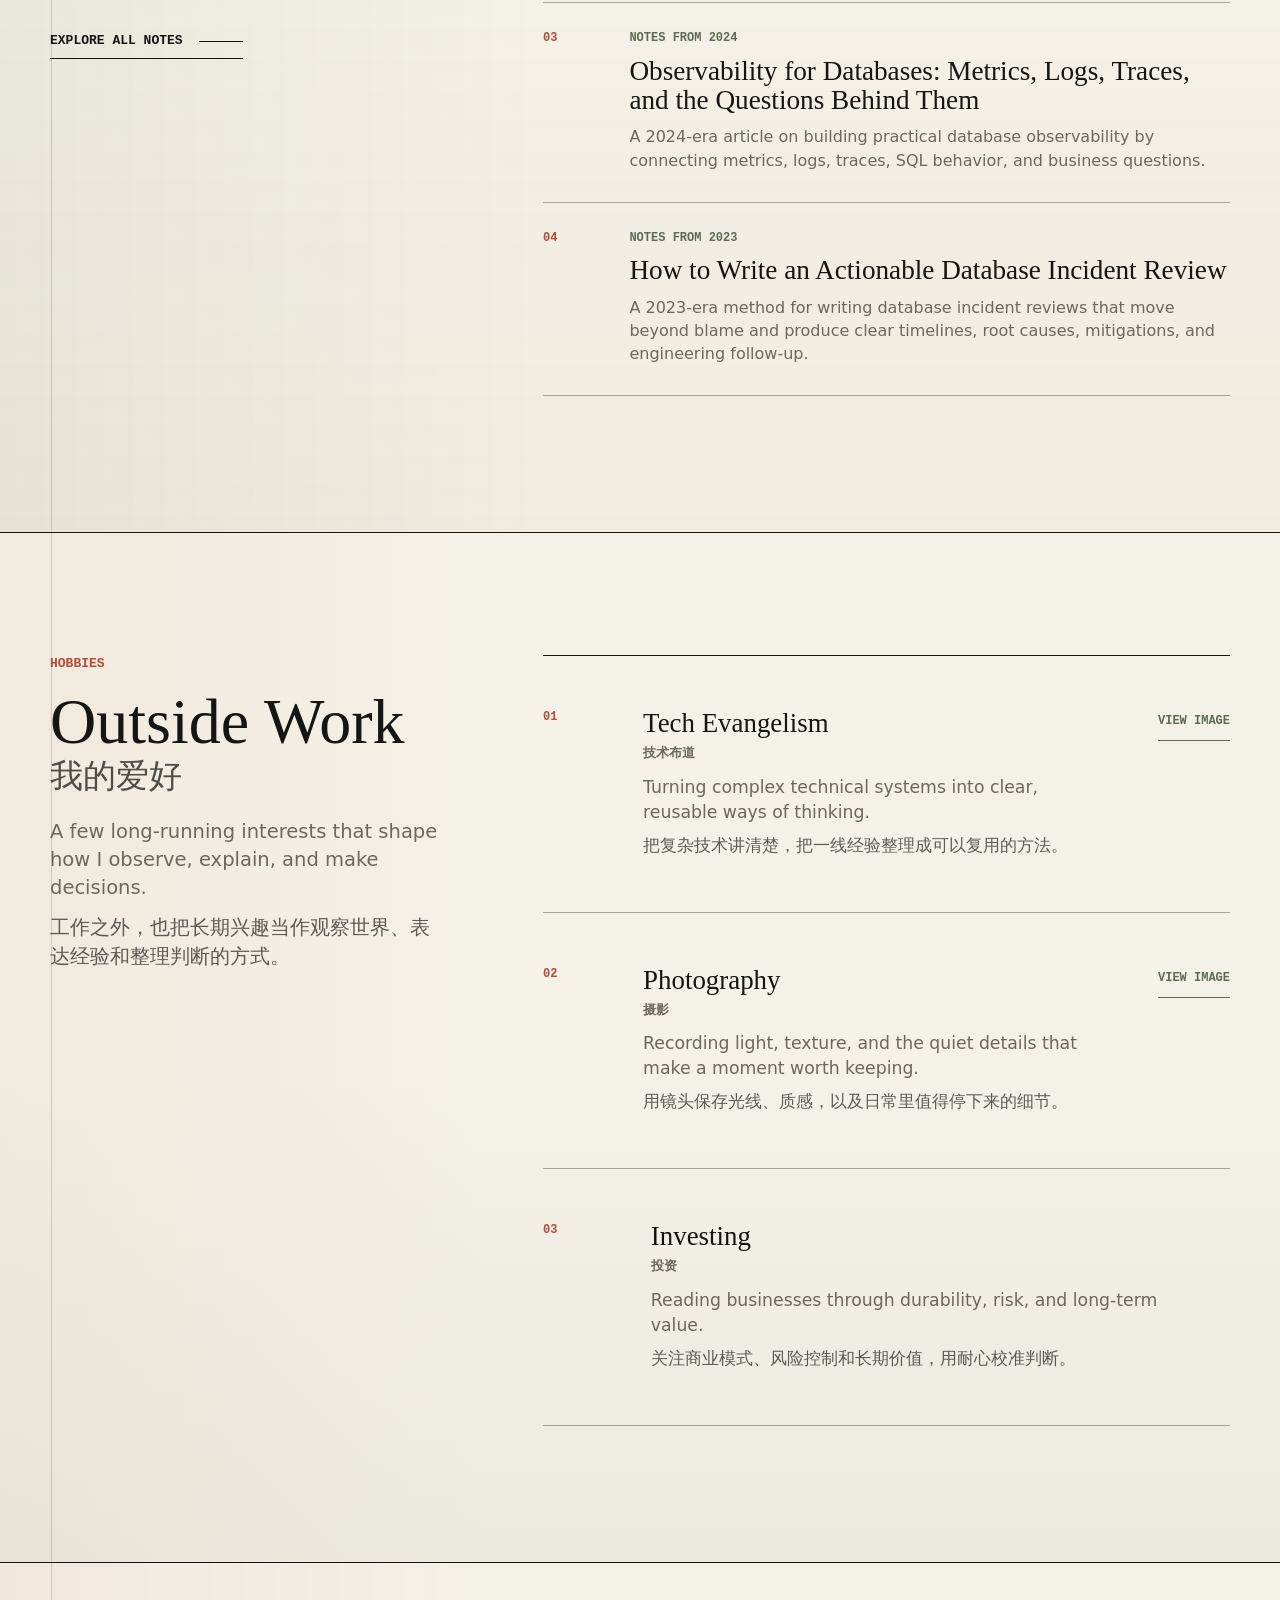
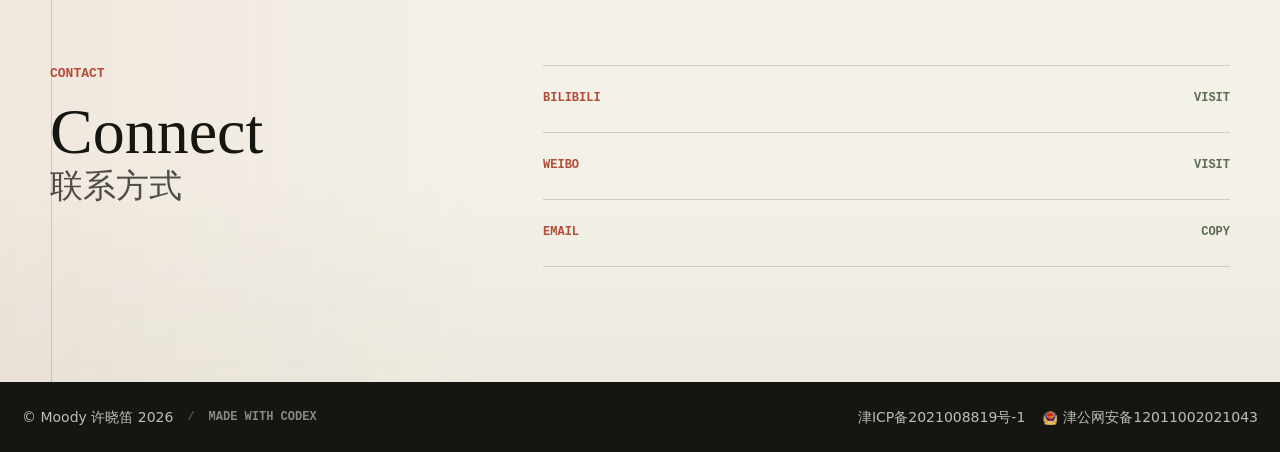
==== commit 0341f1d1: "Add field notes blog section" ====
--- a/index.html
+++ b/index.html
@@ -23,6 +23,7 @@
       </a>
       <nav class="site-nav" aria-label="主要导航">
         <a href="#resume">Resume</a>
+        <a href="#writing">Writing</a>
         <a href="#hobbies">Hobbies</a>
         <a href="#contact">Contact</a>
       </nav>
@@ -205,6 +206,40 @@
         </div>
       </section>
 
+      <section
+        class="writing-section"
+        id="writing"
+        aria-labelledby="writing-title"
+      >
+        <div class="writing-shell">
+          <div class="writing-heading">
+            <p class="eyebrow">Field Notes</p>
+            <h2 class="bilingual-title" id="writing-title">
+              <span>Database, Cloud, and Data Notes</span>
+              <span>技术札记</span>
+            </h2>
+            <p class="writing-summary">
+              <span>
+                Selected notes from database, cloud, and data analysis work
+                since 2019.
+              </span>
+              <span>
+                按工作阶段整理的回顾性技术文章，记录数据库、云平台和数据分析相关经验。
+              </span>
+            </p>
+            <a class="section-link" href="/blog/">
+              <span>Explore all notes</span>
+            </a>
+          </div>
+
+          <ol
+            class="writing-list"
+            data-featured-notes
+            aria-label="精选技术札记"
+          ></ol>
+        </div>
+      </section>
+
       <section class="hobbies-section" id="hobbies" aria-labelledby="hobbies-title">
         <div class="hobbies-shell">
           <div class="hobbies-heading">
@@ -382,6 +417,8 @@
       </div>
     </footer>
 
+    <script src="blog/blog-data.js"></script>
+    <script src="blog/blog.js"></script>
     <script src="script.js"></script>
   </body>
 </html>
--- a/styles.css
+++ b/styles.css
@@ -499,6 +499,173 @@
   height: 1px;
   background: var(--rust);
   content: "";
+}
+
+.writing-section {
+  position: relative;
+  border-top: 1px solid var(--ink);
+  background:
+    linear-gradient(90deg, rgba(94, 107, 83, 0.07), transparent 42%),
+    linear-gradient(0deg, rgba(201, 145, 97, 0.07), transparent 50%),
+    var(--paper);
+}
+
+.writing-section::before {
+  position: absolute;
+  top: 0;
+  bottom: 0;
+  left: clamp(18px, 4vw, 56px);
+  width: 1px;
+  background: var(--rule);
+  content: "";
+}
+
+.writing-shell {
+  position: relative;
+  z-index: 1;
+  display: grid;
+  grid-template-columns: minmax(260px, 0.74fr) minmax(0, 1.26fr);
+  gap: clamp(34px, 7vw, 96px);
+  width: min(1180px, calc(100% - 44px));
+  margin: 0 auto;
+  padding: clamp(70px, 10vw, 122px) 0 clamp(78px, 11vw, 136px);
+}
+
+.writing-heading {
+  max-width: 410px;
+}
+
+.writing-heading h2 {
+  margin: 0;
+  font-family: Georgia, "Times New Roman", "Noto Serif SC", serif;
+  font-size: 4.7rem;
+  font-weight: 450;
+  letter-spacing: 0;
+  line-height: 0.95;
+  overflow-wrap: anywhere;
+  text-wrap: balance;
+}
+
+.writing-summary {
+  margin: 24px 0 0;
+  color: var(--muted);
+  font-size: 1.16rem;
+}
+
+.writing-summary span {
+  display: block;
+}
+
+.writing-summary span + span {
+  margin-top: 12px;
+  color: rgba(21, 21, 18, 0.68);
+}
+
+.section-link {
+  display: inline-flex;
+  align-items: center;
+  gap: 16px;
+  margin-top: 34px;
+  border-bottom: 1px solid currentColor;
+  padding-bottom: 8px;
+  color: var(--ink);
+  font-family: ui-monospace, SFMono-Regular, Menlo, Monaco, Consolas, monospace;
+  font-size: 13px;
+  font-weight: 700;
+  letter-spacing: 0;
+  line-height: 1.3;
+  text-transform: uppercase;
+}
+
+.section-link::after {
+  width: 44px;
+  height: 1px;
+  background: currentColor;
+  content: "";
+}
+
+.section-link:hover,
+.section-link:focus-visible {
+  color: var(--rust);
+}
+
+.section-link:focus-visible {
+  outline: 1px solid var(--rust);
+  outline-offset: 6px;
+}
+
+.writing-list {
+  display: grid;
+  margin: 0;
+  border-top: 1px solid var(--ink);
+  padding: 0;
+  list-style: none;
+}
+
+.writing-item {
+  border-bottom: 1px solid var(--rule-strong);
+}
+
+.writing-link {
+  display: grid;
+  grid-template-columns: 48px minmax(0, 1fr);
+  gap: clamp(18px, 3vw, 42px);
+  min-height: 148px;
+  padding: 28px 0 30px;
+}
+
+.writing-link:hover .writing-title,
+.writing-link:focus-visible .writing-title {
+  color: var(--rust);
+}
+
+.writing-link:focus-visible {
+  outline: 1px solid var(--rust);
+  outline-offset: 8px;
+}
+
+.writing-number,
+.writing-era,
+.blog-note-tags span,
+.blog-year-heading span,
+.article-aside,
+.tag-list li,
+.article-pager span {
+  font-family: ui-monospace, SFMono-Regular, Menlo, Monaco, Consolas, monospace;
+  font-size: 12px;
+  font-weight: 700;
+  letter-spacing: 0;
+  line-height: 1.3;
+  text-transform: uppercase;
+}
+
+.writing-number {
+  color: var(--rust);
+}
+
+.writing-copy {
+  display: grid;
+  gap: 10px;
+  min-width: 0;
+}
+
+.writing-era {
+  color: var(--moss);
+}
+
+.writing-title {
+  color: var(--ink);
+  font-family: Georgia, "Times New Roman", "Noto Serif SC", serif;
+  font-size: 1.7rem;
+  font-weight: 450;
+  line-height: 1.08;
+  overflow-wrap: anywhere;
+}
+
+.writing-excerpt {
+  max-width: 660px;
+  color: var(--muted);
+  font-size: 1rem;
 }
 
 .hobbies-section {
@@ -730,6 +897,320 @@
   text-transform: none;
 }
 
+.blog-page .blog-main {
+  padding-top: 72px;
+}
+
+.blog-hero,
+.article-hero {
+  position: relative;
+  border-bottom: 1px solid var(--ink);
+  background:
+    linear-gradient(90deg, rgba(178, 75, 55, 0.06), transparent 34%),
+    linear-gradient(0deg, rgba(94, 107, 83, 0.07), transparent 56%),
+    var(--paper);
+}
+
+.blog-hero::before,
+.article-hero::before,
+.blog-index-section::before,
+.article-shell::before {
+  position: absolute;
+  top: 0;
+  bottom: 0;
+  left: clamp(18px, 4vw, 56px);
+  width: 1px;
+  background: var(--rule);
+  content: "";
+}
+
+.blog-hero-shell,
+.article-hero-shell,
+.blog-index-shell,
+.article-shell,
+.article-pager {
+  position: relative;
+  z-index: 1;
+  width: min(1180px, calc(100% - 44px));
+  margin: 0 auto;
+}
+
+.blog-hero-shell {
+  min-height: 430px;
+  padding: 86px 0 82px;
+}
+
+.blog-hero h1,
+.article-title {
+  max-width: 1120px;
+  margin: 0;
+  font-family: Georgia, "Times New Roman", "Noto Serif SC", serif;
+  font-size: 6.8rem;
+  font-weight: 450;
+  letter-spacing: 0;
+  line-height: 0.92;
+  overflow-wrap: anywhere;
+  text-wrap: balance;
+}
+
+.blog-hero-summary,
+.article-summary {
+  max-width: 720px;
+  margin: 24px 0 0;
+  color: var(--muted);
+  font-size: 1.32rem;
+}
+
+.blog-hero-meta,
+.tag-list {
+  display: flex;
+  flex-wrap: wrap;
+  gap: 10px;
+  margin: 30px 0 0;
+  padding: 0;
+  list-style: none;
+}
+
+.blog-hero-meta span,
+.tag-list li {
+  border: 1px solid var(--rule-strong);
+  background: rgba(244, 241, 232, 0.62);
+  padding: 8px 10px;
+  color: var(--moss);
+}
+
+.blog-index-section {
+  position: relative;
+  background: var(--paper);
+}
+
+.blog-index-shell {
+  display: grid;
+  gap: 0;
+  padding: 72px 0 108px;
+}
+
+.blog-year-group {
+  display: grid;
+  grid-template-columns: minmax(190px, 0.35fr) minmax(0, 1fr);
+  gap: clamp(24px, 5vw, 72px);
+  border-top: 1px solid var(--ink);
+  padding: 38px 0 0;
+}
+
+.blog-year-group + .blog-year-group {
+  margin-top: 54px;
+}
+
+.blog-year-heading {
+  display: grid;
+  align-content: start;
+  gap: 12px;
+}
+
+.blog-year-heading h2 {
+  margin: 0;
+  font-family: Georgia, "Times New Roman", "Noto Serif SC", serif;
+  font-size: 2.2rem;
+  font-weight: 450;
+  line-height: 1;
+}
+
+.blog-year-heading span {
+  color: var(--moss);
+}
+
+.blog-note-list {
+  display: grid;
+  margin: 0;
+  padding: 0;
+  list-style: none;
+}
+
+.blog-note-list li {
+  border-bottom: 1px solid var(--rule);
+}
+
+.blog-note-list li:first-child {
+  border-top: 1px solid var(--rule);
+}
+
+.blog-note-link {
+  display: grid;
+  grid-template-columns: minmax(0, 1fr) minmax(190px, 0.34fr);
+  gap: clamp(22px, 4vw, 58px);
+  padding: 28px 0;
+}
+
+.blog-note-link:hover .blog-note-title,
+.blog-note-link:focus-visible .blog-note-title {
+  color: var(--rust);
+}
+
+.blog-note-link:focus-visible {
+  outline: 1px solid var(--rust);
+  outline-offset: 8px;
+}
+
+.blog-note-copy {
+  display: grid;
+  gap: 10px;
+}
+
+.blog-note-title {
+  font-family: Georgia, "Times New Roman", "Noto Serif SC", serif;
+  font-size: 1.55rem;
+  font-weight: 450;
+  line-height: 1.12;
+}
+
+.blog-note-summary {
+  color: var(--muted);
+  font-size: 1rem;
+}
+
+.blog-note-tags {
+  display: flex;
+  flex-wrap: wrap;
+  align-content: start;
+  justify-content: flex-end;
+  gap: 8px;
+}
+
+.blog-note-tags span {
+  border-bottom: 1px solid var(--rule-strong);
+  padding-bottom: 5px;
+  color: var(--moss);
+}
+
+.article-hero-shell {
+  padding: 68px 0 58px;
+}
+
+.article-hero .section-link {
+  margin-top: 0;
+  margin-bottom: 42px;
+}
+
+.article-title {
+  font-size: 4.6rem;
+}
+
+.article-summary {
+  max-width: 820px;
+  font-size: 1.22rem;
+}
+
+.article-shell {
+  display: grid;
+  grid-template-columns: minmax(180px, 0.28fr) minmax(0, 0.72fr);
+  gap: clamp(34px, 7vw, 96px);
+  padding: 64px 0 92px;
+}
+
+.article-shell::before {
+  left: 0;
+}
+
+.article-aside {
+  position: sticky;
+  top: 104px;
+  display: grid;
+  align-content: start;
+  gap: 16px;
+  height: fit-content;
+  color: var(--moss);
+}
+
+.article-aside a {
+  width: fit-content;
+  border-bottom: 1px solid currentColor;
+  color: var(--rust);
+}
+
+.article-content {
+  max-width: 780px;
+  min-width: 0;
+  color: rgba(21, 21, 18, 0.86);
+  font-family: Georgia, "Times New Roman", "Noto Serif SC", serif;
+  font-size: 1.14rem;
+  line-height: 1.72;
+}
+
+.article-content h2 {
+  margin: 2.1em 0 0.72em;
+  color: var(--ink);
+  font-family: Inter, ui-sans-serif, system-ui, -apple-system, BlinkMacSystemFont,
+    "Segoe UI", "Noto Sans SC", "PingFang SC", "Microsoft YaHei", sans-serif;
+  font-size: 1.5rem;
+  font-weight: 760;
+  line-height: 1.18;
+}
+
+.article-content h2:first-child {
+  margin-top: 0;
+}
+
+.article-content p {
+  margin: 0 0 1.16em;
+}
+
+.article-content ul,
+.article-content ol {
+  display: grid;
+  gap: 0.46em;
+  margin: 0 0 1.35em;
+  padding-left: 1.2em;
+}
+
+.article-content code {
+  background: rgba(21, 21, 18, 0.08);
+  padding: 0.08em 0.28em;
+  font-family: ui-monospace, SFMono-Regular, Menlo, Monaco, Consolas, monospace;
+  font-size: 0.9em;
+}
+
+.article-pager {
+  display: grid;
+  grid-template-columns: repeat(2, minmax(0, 1fr));
+  gap: clamp(18px, 4vw, 54px);
+  border-top: 1px solid var(--ink);
+  padding: 28px 0 78px;
+}
+
+.article-pager a {
+  display: grid;
+  gap: 8px;
+  border-bottom: 1px solid var(--rule);
+  padding-bottom: 18px;
+}
+
+.article-pager a:last-child {
+  text-align: right;
+}
+
+.article-pager span {
+  color: var(--moss);
+}
+
+.article-pager strong {
+  color: var(--ink);
+  font-family: Georgia, "Times New Roman", "Noto Serif SC", serif;
+  font-size: 1.2rem;
+  font-weight: 450;
+  line-height: 1.18;
+}
+
+.article-pager a:hover strong,
+.article-pager a:focus-visible strong {
+  color: var(--rust);
+}
+
+.article-pager a:focus-visible {
+  outline: 1px solid var(--rust);
+  outline-offset: 8px;
+}
+
 .error-hero {
   grid-template-columns: minmax(0, 1fr) minmax(240px, 0.48fr);
 }
@@ -915,6 +1396,7 @@
   }
 
   .resume-shell,
+  .writing-shell,
   .hobbies-shell,
   .contact-shell {
     grid-template-columns: 1fr;
@@ -922,9 +1404,14 @@
   }
 
   .resume-heading,
+  .writing-heading,
   .hobbies-heading,
   .contact-heading {
     max-width: 680px;
+  }
+
+  .writing-heading h2 {
+    font-size: 3.6rem;
   }
 
   .resume-block {
@@ -954,6 +1441,39 @@
     justify-self: start;
   }
 
+  .blog-hero-shell {
+    min-height: 360px;
+    padding-top: 72px;
+    padding-bottom: 64px;
+  }
+
+  .blog-hero h1 {
+    font-size: 4.8rem;
+  }
+
+  .blog-year-group,
+  .article-shell {
+    grid-template-columns: 1fr;
+  }
+
+  .blog-note-link {
+    grid-template-columns: 1fr;
+  }
+
+  .blog-note-tags {
+    justify-content: flex-start;
+  }
+
+  .article-title {
+    font-size: 3.35rem;
+  }
+
+  .article-aside {
+    position: static;
+    display: flex;
+    flex-wrap: wrap;
+  }
+
   .footer-inner {
     display: grid;
     justify-content: start;
@@ -966,6 +1486,7 @@
 
 @media (max-width: 520px) {
   .site-header {
+    gap: 12px;
     min-height: 64px;
     padding-right: 16px;
     padding-left: 16px;
@@ -977,8 +1498,8 @@
   }
 
   .site-nav {
-    gap: 12px;
-    font-size: 10px;
+    gap: 9px;
+    font-size: 9px;
   }
 
   .brand-mark {
@@ -1018,6 +1539,7 @@
   }
 
   .resume-shell,
+  .writing-shell,
   .hobbies-shell,
   .contact-shell {
     width: min(100% - 32px, 1180px);
@@ -1025,6 +1547,24 @@
     padding-bottom: 72px;
   }
 
+  .writing-heading h2 {
+    font-size: 2.8rem;
+  }
+
+  .writing-summary {
+    font-size: 1rem;
+  }
+
+  .writing-link {
+    grid-template-columns: 1fr;
+    gap: 10px;
+    min-height: 0;
+  }
+
+  .writing-title {
+    font-size: 1.38rem;
+  }
+
   .resume-item {
     grid-template-columns: 1fr;
     gap: 8px;
@@ -1038,6 +1578,66 @@
   .hobby-media-button,
   .hobby-media {
     grid-column: 1;
+  }
+
+  .blog-page .blog-main {
+    padding-top: 64px;
+  }
+
+  .blog-hero-shell,
+  .article-hero-shell,
+  .blog-index-shell,
+  .article-shell,
+  .article-pager {
+    width: min(100% - 32px, 1180px);
+  }
+
+  .blog-hero-shell {
+    min-height: 300px;
+    padding-top: 52px;
+    padding-bottom: 56px;
+  }
+
+  .blog-hero h1 {
+    font-size: 3.45rem;
+  }
+
+  .blog-hero-summary,
+  .article-summary {
+    font-size: 1rem;
+  }
+
+  .blog-index-shell {
+    padding-top: 52px;
+    padding-bottom: 72px;
+  }
+
+  .blog-year-heading h2 {
+    font-size: 1.8rem;
+  }
+
+  .blog-note-title {
+    font-size: 1.28rem;
+  }
+
+  .article-hero-shell {
+    padding-top: 48px;
+  }
+
+  .article-title {
+    font-size: 2.55rem;
+  }
+
+  .article-content {
+    font-size: 1.02rem;
+  }
+
+  .article-pager {
+    grid-template-columns: 1fr;
+  }
+
+  .article-pager a:last-child {
+    text-align: left;
   }
 
   .error-mark {
@@ -1056,6 +1656,16 @@
   .footer-inner {
     width: min(100% - 32px, 1240px);
     font-size: 13px;
+  }
+}
+
+@media (max-width: 390px) {
+  .brand span:last-child {
+    display: none;
+  }
+
+  .site-nav {
+    gap: 10px;
   }
 }
 
--- a/styles.css
+++ b/styles.css
@@ -499,6 +499,173 @@
   height: 1px;
   background: var(--rust);
   content: "";
+}
+
+.writing-section {
+  position: relative;
+  border-top: 1px solid var(--ink);
+  background:
+    linear-gradient(90deg, rgba(94, 107, 83, 0.07), transparent 42%),
+    linear-gradient(0deg, rgba(201, 145, 97, 0.07), transparent 50%),
+    var(--paper);
+}
+
+.writing-section::before {
+  position: absolute;
+  top: 0;
+  bottom: 0;
+  left: clamp(18px, 4vw, 56px);
+  width: 1px;
+  background: var(--rule);
+  content: "";
+}
+
+.writing-shell {
+  position: relative;
+  z-index: 1;
+  display: grid;
+  grid-template-columns: minmax(260px, 0.74fr) minmax(0, 1.26fr);
+  gap: clamp(34px, 7vw, 96px);
+  width: min(1180px, calc(100% - 44px));
+  margin: 0 auto;
+  padding: clamp(70px, 10vw, 122px) 0 clamp(78px, 11vw, 136px);
+}
+
+.writing-heading {
+  max-width: 410px;
+}
+
+.writing-heading h2 {
+  margin: 0;
+  font-family: Georgia, "Times New Roman", "Noto Serif SC", serif;
+  font-size: 4.7rem;
+  font-weight: 450;
+  letter-spacing: 0;
+  line-height: 0.95;
+  overflow-wrap: anywhere;
+  text-wrap: balance;
+}
+
+.writing-summary {
+  margin: 24px 0 0;
+  color: var(--muted);
+  font-size: 1.16rem;
+}
+
+.writing-summary span {
+  display: block;
+}
+
+.writing-summary span + span {
+  margin-top: 12px;
+  color: rgba(21, 21, 18, 0.68);
+}
+
+.section-link {
+  display: inline-flex;
+  align-items: center;
+  gap: 16px;
+  margin-top: 34px;
+  border-bottom: 1px solid currentColor;
+  padding-bottom: 8px;
+  color: var(--ink);
+  font-family: ui-monospace, SFMono-Regular, Menlo, Monaco, Consolas, monospace;
+  font-size: 13px;
+  font-weight: 700;
+  letter-spacing: 0;
+  line-height: 1.3;
+  text-transform: uppercase;
+}
+
+.section-link::after {
+  width: 44px;
+  height: 1px;
+  background: currentColor;
+  content: "";
+}
+
+.section-link:hover,
+.section-link:focus-visible {
+  color: var(--rust);
+}
+
+.section-link:focus-visible {
+  outline: 1px solid var(--rust);
+  outline-offset: 6px;
+}
+
+.writing-list {
+  display: grid;
+  margin: 0;
+  border-top: 1px solid var(--ink);
+  padding: 0;
+  list-style: none;
+}
+
+.writing-item {
+  border-bottom: 1px solid var(--rule-strong);
+}
+
+.writing-link {
+  display: grid;
+  grid-template-columns: 48px minmax(0, 1fr);
+  gap: clamp(18px, 3vw, 42px);
+  min-height: 148px;
+  padding: 28px 0 30px;
+}
+
+.writing-link:hover .writing-title,
+.writing-link:focus-visible .writing-title {
+  color: var(--rust);
+}
+
+.writing-link:focus-visible {
+  outline: 1px solid var(--rust);
+  outline-offset: 8px;
+}
+
+.writing-number,
+.writing-era,
+.blog-note-tags span,
+.blog-year-heading span,
+.article-aside,
+.tag-list li,
+.article-pager span {
+  font-family: ui-monospace, SFMono-Regular, Menlo, Monaco, Consolas, monospace;
+  font-size: 12px;
+  font-weight: 700;
+  letter-spacing: 0;
+  line-height: 1.3;
+  text-transform: uppercase;
+}
+
+.writing-number {
+  color: var(--rust);
+}
+
+.writing-copy {
+  display: grid;
+  gap: 10px;
+  min-width: 0;
+}
+
+.writing-era {
+  color: var(--moss);
+}
+
+.writing-title {
+  color: var(--ink);
+  font-family: Georgia, "Times New Roman", "Noto Serif SC", serif;
+  font-size: 1.7rem;
+  font-weight: 450;
+  line-height: 1.08;
+  overflow-wrap: anywhere;
+}
+
+.writing-excerpt {
+  max-width: 660px;
+  color: var(--muted);
+  font-size: 1rem;
 }
 
 .hobbies-section {
@@ -730,6 +897,320 @@
   text-transform: none;
 }
 
+.blog-page .blog-main {
+  padding-top: 72px;
+}
+
+.blog-hero,
+.article-hero {
+  position: relative;
+  border-bottom: 1px solid var(--ink);
+  background:
+    linear-gradient(90deg, rgba(178, 75, 55, 0.06), transparent 34%),
+    linear-gradient(0deg, rgba(94, 107, 83, 0.07), transparent 56%),
+    var(--paper);
+}
+
+.blog-hero::before,
+.article-hero::before,
+.blog-index-section::before,
+.article-shell::before {
+  position: absolute;
+  top: 0;
+  bottom: 0;
+  left: clamp(18px, 4vw, 56px);
+  width: 1px;
+  background: var(--rule);
+  content: "";
+}
+
+.blog-hero-shell,
+.article-hero-shell,
+.blog-index-shell,
+.article-shell,
+.article-pager {
+  position: relative;
+  z-index: 1;
+  width: min(1180px, calc(100% - 44px));
+  margin: 0 auto;
+}
+
+.blog-hero-shell {
+  min-height: 430px;
+  padding: 86px 0 82px;
+}
+
+.blog-hero h1,
+.article-title {
+  max-width: 1120px;
+  margin: 0;
+  font-family: Georgia, "Times New Roman", "Noto Serif SC", serif;
+  font-size: 6.8rem;
+  font-weight: 450;
+  letter-spacing: 0;
+  line-height: 0.92;
+  overflow-wrap: anywhere;
+  text-wrap: balance;
+}
+
+.blog-hero-summary,
+.article-summary {
+  max-width: 720px;
+  margin: 24px 0 0;
+  color: var(--muted);
+  font-size: 1.32rem;
+}
+
+.blog-hero-meta,
+.tag-list {
+  display: flex;
+  flex-wrap: wrap;
+  gap: 10px;
+  margin: 30px 0 0;
+  padding: 0;
+  list-style: none;
+}
+
+.blog-hero-meta span,
+.tag-list li {
+  border: 1px solid var(--rule-strong);
+  background: rgba(244, 241, 232, 0.62);
+  padding: 8px 10px;
+  color: var(--moss);
+}
+
+.blog-index-section {
+  position: relative;
+  background: var(--paper);
+}
+
+.blog-index-shell {
+  display: grid;
+  gap: 0;
+  padding: 72px 0 108px;
+}
+
+.blog-year-group {
+  display: grid;
+  grid-template-columns: minmax(190px, 0.35fr) minmax(0, 1fr);
+  gap: clamp(24px, 5vw, 72px);
+  border-top: 1px solid var(--ink);
+  padding: 38px 0 0;
+}
+
+.blog-year-group + .blog-year-group {
+  margin-top: 54px;
+}
+
+.blog-year-heading {
+  display: grid;
+  align-content: start;
+  gap: 12px;
+}
+
+.blog-year-heading h2 {
+  margin: 0;
+  font-family: Georgia, "Times New Roman", "Noto Serif SC", serif;
+  font-size: 2.2rem;
+  font-weight: 450;
+  line-height: 1;
+}
+
+.blog-year-heading span {
+  color: var(--moss);
+}
+
+.blog-note-list {
+  display: grid;
+  margin: 0;
+  padding: 0;
+  list-style: none;
+}
+
+.blog-note-list li {
+  border-bottom: 1px solid var(--rule);
+}
+
+.blog-note-list li:first-child {
+  border-top: 1px solid var(--rule);
+}
+
+.blog-note-link {
+  display: grid;
+  grid-template-columns: minmax(0, 1fr) minmax(190px, 0.34fr);
+  gap: clamp(22px, 4vw, 58px);
+  padding: 28px 0;
+}
+
+.blog-note-link:hover .blog-note-title,
+.blog-note-link:focus-visible .blog-note-title {
+  color: var(--rust);
+}
+
+.blog-note-link:focus-visible {
+  outline: 1px solid var(--rust);
+  outline-offset: 8px;
+}
+
+.blog-note-copy {
+  display: grid;
+  gap: 10px;
+}
+
+.blog-note-title {
+  font-family: Georgia, "Times New Roman", "Noto Serif SC", serif;
+  font-size: 1.55rem;
+  font-weight: 450;
+  line-height: 1.12;
+}
+
+.blog-note-summary {
+  color: var(--muted);
+  font-size: 1rem;
+}
+
+.blog-note-tags {
+  display: flex;
+  flex-wrap: wrap;
+  align-content: start;
+  justify-content: flex-end;
+  gap: 8px;
+}
+
+.blog-note-tags span {
+  border-bottom: 1px solid var(--rule-strong);
+  padding-bottom: 5px;
+  color: var(--moss);
+}
+
+.article-hero-shell {
+  padding: 68px 0 58px;
+}
+
+.article-hero .section-link {
+  margin-top: 0;
+  margin-bottom: 42px;
+}
+
+.article-title {
+  font-size: 4.6rem;
+}
+
+.article-summary {
+  max-width: 820px;
+  font-size: 1.22rem;
+}
+
+.article-shell {
+  display: grid;
+  grid-template-columns: minmax(180px, 0.28fr) minmax(0, 0.72fr);
+  gap: clamp(34px, 7vw, 96px);
+  padding: 64px 0 92px;
+}
+
+.article-shell::before {
+  left: 0;
+}
+
+.article-aside {
+  position: sticky;
+  top: 104px;
+  display: grid;
+  align-content: start;
+  gap: 16px;
+  height: fit-content;
+  color: var(--moss);
+}
+
+.article-aside a {
+  width: fit-content;
+  border-bottom: 1px solid currentColor;
+  color: var(--rust);
+}
+
+.article-content {
+  max-width: 780px;
+  min-width: 0;
+  color: rgba(21, 21, 18, 0.86);
+  font-family: Georgia, "Times New Roman", "Noto Serif SC", serif;
+  font-size: 1.14rem;
+  line-height: 1.72;
+}
+
+.article-content h2 {
+  margin: 2.1em 0 0.72em;
+  color: var(--ink);
+  font-family: Inter, ui-sans-serif, system-ui, -apple-system, BlinkMacSystemFont,
+    "Segoe UI", "Noto Sans SC", "PingFang SC", "Microsoft YaHei", sans-serif;
+  font-size: 1.5rem;
+  font-weight: 760;
+  line-height: 1.18;
+}
+
+.article-content h2:first-child {
+  margin-top: 0;
+}
+
+.article-content p {
+  margin: 0 0 1.16em;
+}
+
+.article-content ul,
+.article-content ol {
+  display: grid;
+  gap: 0.46em;
+  margin: 0 0 1.35em;
+  padding-left: 1.2em;
+}
+
+.article-content code {
+  background: rgba(21, 21, 18, 0.08);
+  padding: 0.08em 0.28em;
+  font-family: ui-monospace, SFMono-Regular, Menlo, Monaco, Consolas, monospace;
+  font-size: 0.9em;
+}
+
+.article-pager {
+  display: grid;
+  grid-template-columns: repeat(2, minmax(0, 1fr));
+  gap: clamp(18px, 4vw, 54px);
+  border-top: 1px solid var(--ink);
+  padding: 28px 0 78px;
+}
+
+.article-pager a {
+  display: grid;
+  gap: 8px;
+  border-bottom: 1px solid var(--rule);
+  padding-bottom: 18px;
+}
+
+.article-pager a:last-child {
+  text-align: right;
+}
+
+.article-pager span {
+  color: var(--moss);
+}
+
+.article-pager strong {
+  color: var(--ink);
+  font-family: Georgia, "Times New Roman", "Noto Serif SC", serif;
+  font-size: 1.2rem;
+  font-weight: 450;
+  line-height: 1.18;
+}
+
+.article-pager a:hover strong,
+.article-pager a:focus-visible strong {
+  color: var(--rust);
+}
+
+.article-pager a:focus-visible {
+  outline: 1px solid var(--rust);
+  outline-offset: 8px;
+}
+
 .error-hero {
   grid-template-columns: minmax(0, 1fr) minmax(240px, 0.48fr);
 }
@@ -915,6 +1396,7 @@
   }
 
   .resume-shell,
+  .writing-shell,
   .hobbies-shell,
   .contact-shell {
     grid-template-columns: 1fr;
@@ -922,9 +1404,14 @@
   }
 
   .resume-heading,
+  .writing-heading,
   .hobbies-heading,
   .contact-heading {
     max-width: 680px;
+  }
+
+  .writing-heading h2 {
+    font-size: 3.6rem;
   }
 
   .resume-block {
@@ -954,6 +1441,39 @@
     justify-self: start;
   }
 
+  .blog-hero-shell {
+    min-height: 360px;
+    padding-top: 72px;
+    padding-bottom: 64px;
+  }
+
+  .blog-hero h1 {
+    font-size: 4.8rem;
+  }
+
+  .blog-year-group,
+  .article-shell {
+    grid-template-columns: 1fr;
+  }
+
+  .blog-note-link {
+    grid-template-columns: 1fr;
+  }
+
+  .blog-note-tags {
+    justify-content: flex-start;
+  }
+
+  .article-title {
+    font-size: 3.35rem;
+  }
+
+  .article-aside {
+    position: static;
+    display: flex;
+    flex-wrap: wrap;
+  }
+
   .footer-inner {
     display: grid;
     justify-content: start;
@@ -966,6 +1486,7 @@
 
 @media (max-width: 520px) {
   .site-header {
+    gap: 12px;
     min-height: 64px;
     padding-right: 16px;
     padding-left: 16px;
@@ -977,8 +1498,8 @@
   }
 
   .site-nav {
-    gap: 12px;
-    font-size: 10px;
+    gap: 9px;
+    font-size: 9px;
   }
 
   .brand-mark {
@@ -1018,6 +1539,7 @@
   }
 
   .resume-shell,
+  .writing-shell,
   .hobbies-shell,
   .contact-shell {
     width: min(100% - 32px, 1180px);
@@ -1025,6 +1547,24 @@
     padding-bottom: 72px;
   }
 
+  .writing-heading h2 {
+    font-size: 2.8rem;
+  }
+
+  .writing-summary {
+    font-size: 1rem;
+  }
+
+  .writing-link {
+    grid-template-columns: 1fr;
+    gap: 10px;
+    min-height: 0;
+  }
+
+  .writing-title {
+    font-size: 1.38rem;
+  }
+
   .resume-item {
     grid-template-columns: 1fr;
     gap: 8px;
@@ -1038,6 +1578,66 @@
   .hobby-media-button,
   .hobby-media {
     grid-column: 1;
+  }
+
+  .blog-page .blog-main {
+    padding-top: 64px;
+  }
+
+  .blog-hero-shell,
+  .article-hero-shell,
+  .blog-index-shell,
+  .article-shell,
+  .article-pager {
+    width: min(100% - 32px, 1180px);
+  }
+
+  .blog-hero-shell {
+    min-height: 300px;
+    padding-top: 52px;
+    padding-bottom: 56px;
+  }
+
+  .blog-hero h1 {
+    font-size: 3.45rem;
+  }
+
+  .blog-hero-summary,
+  .article-summary {
+    font-size: 1rem;
+  }
+
+  .blog-index-shell {
+    padding-top: 52px;
+    padding-bottom: 72px;
+  }
+
+  .blog-year-heading h2 {
+    font-size: 1.8rem;
+  }
+
+  .blog-note-title {
+    font-size: 1.28rem;
+  }
+
+  .article-hero-shell {
+    padding-top: 48px;
+  }
+
+  .article-title {
+    font-size: 2.55rem;
+  }
+
+  .article-content {
+    font-size: 1.02rem;
+  }
+
+  .article-pager {
+    grid-template-columns: 1fr;
+  }
+
+  .article-pager a:last-child {
+    text-align: left;
   }
 
   .error-mark {
@@ -1056,6 +1656,16 @@
   .footer-inner {
     width: min(100% - 32px, 1240px);
     font-size: 13px;
+  }
+}
+
+@media (max-width: 390px) {
+  .brand span:last-child {
+    display: none;
+  }
+
+  .site-nav {
+    gap: 10px;
   }
 }
 
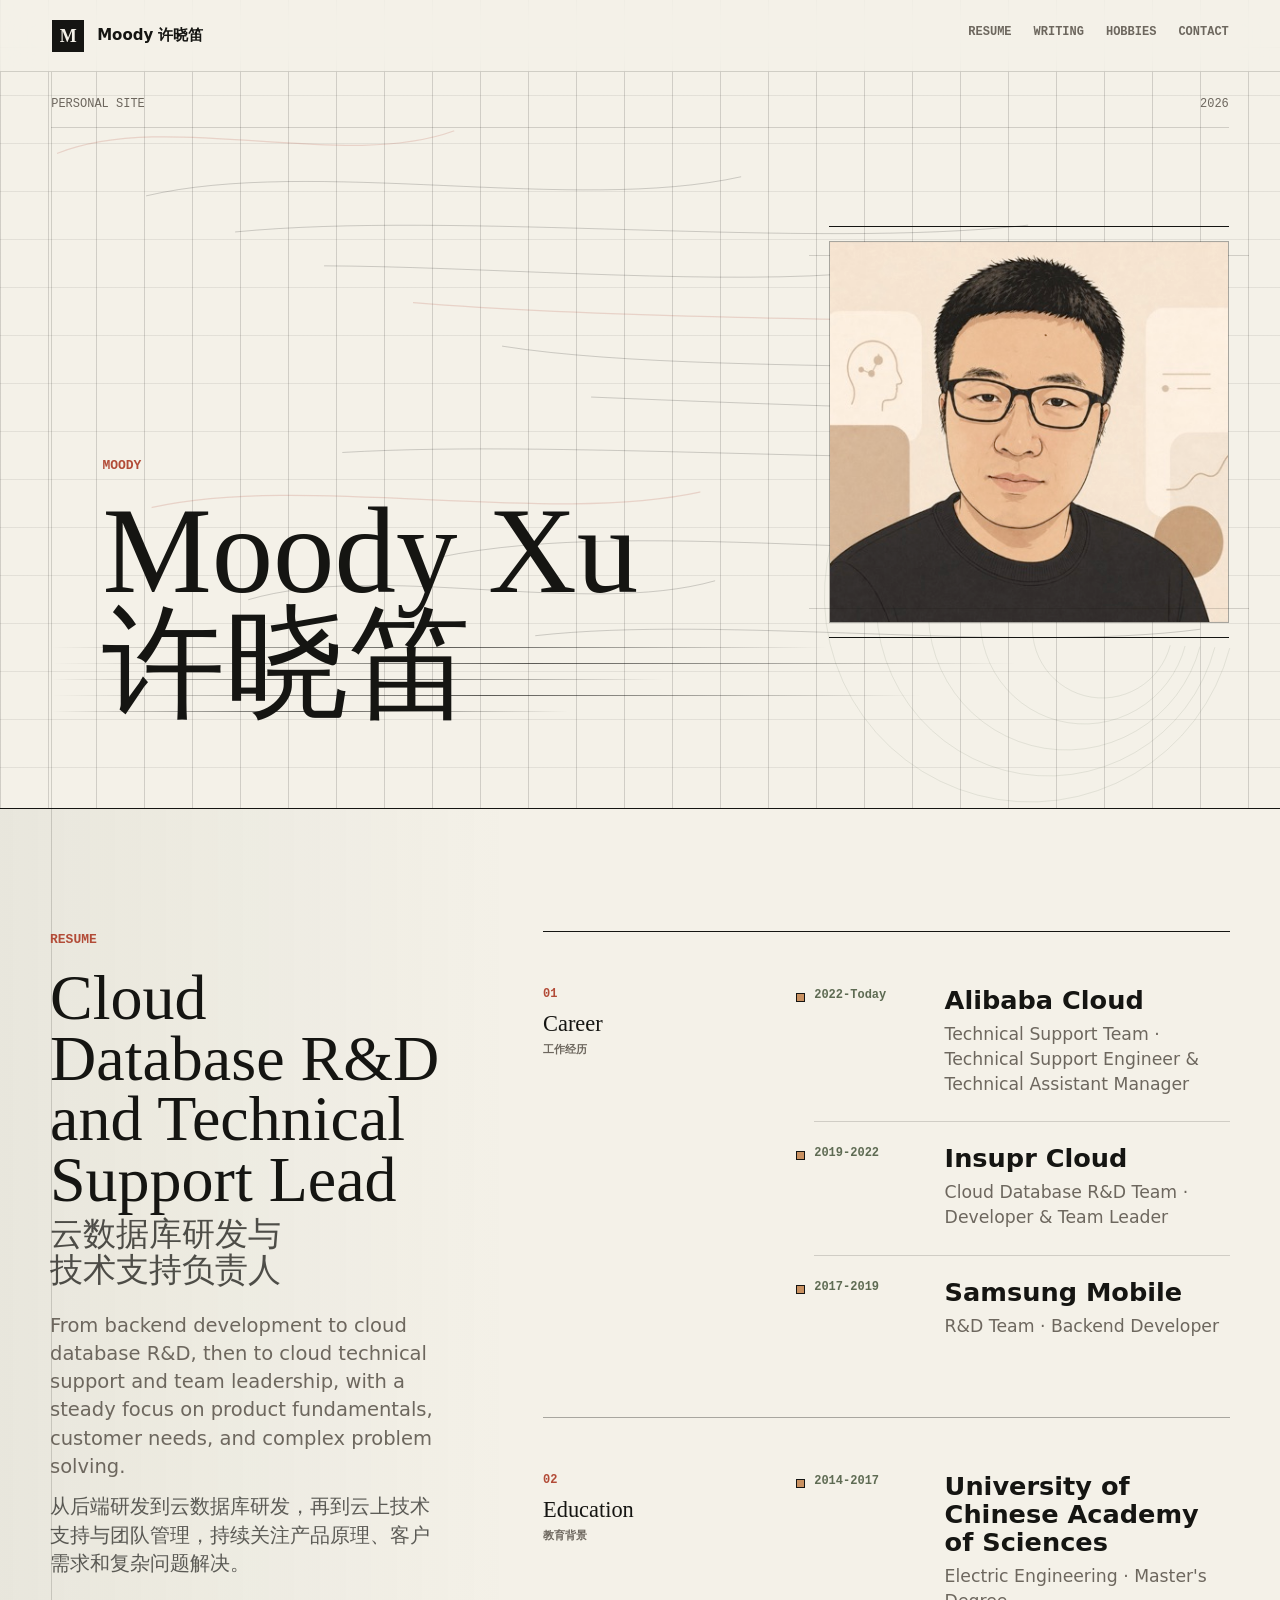
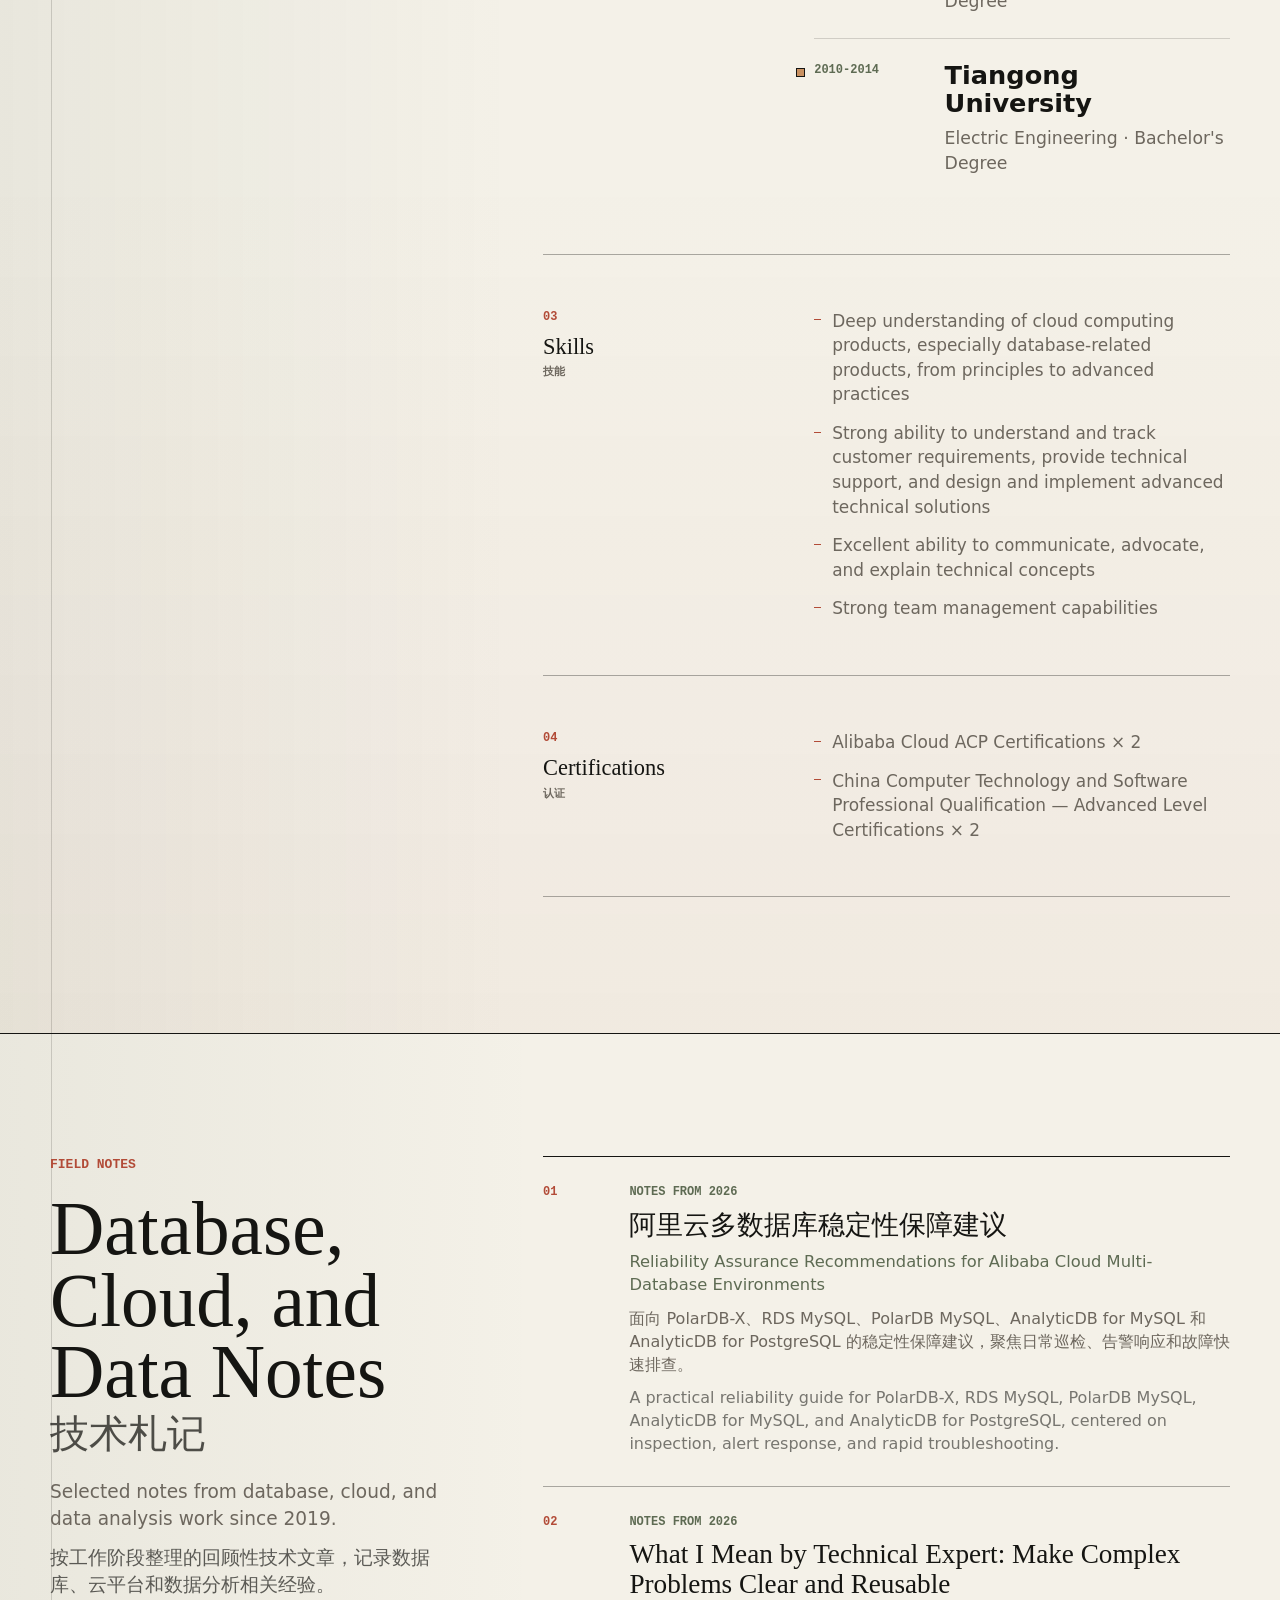
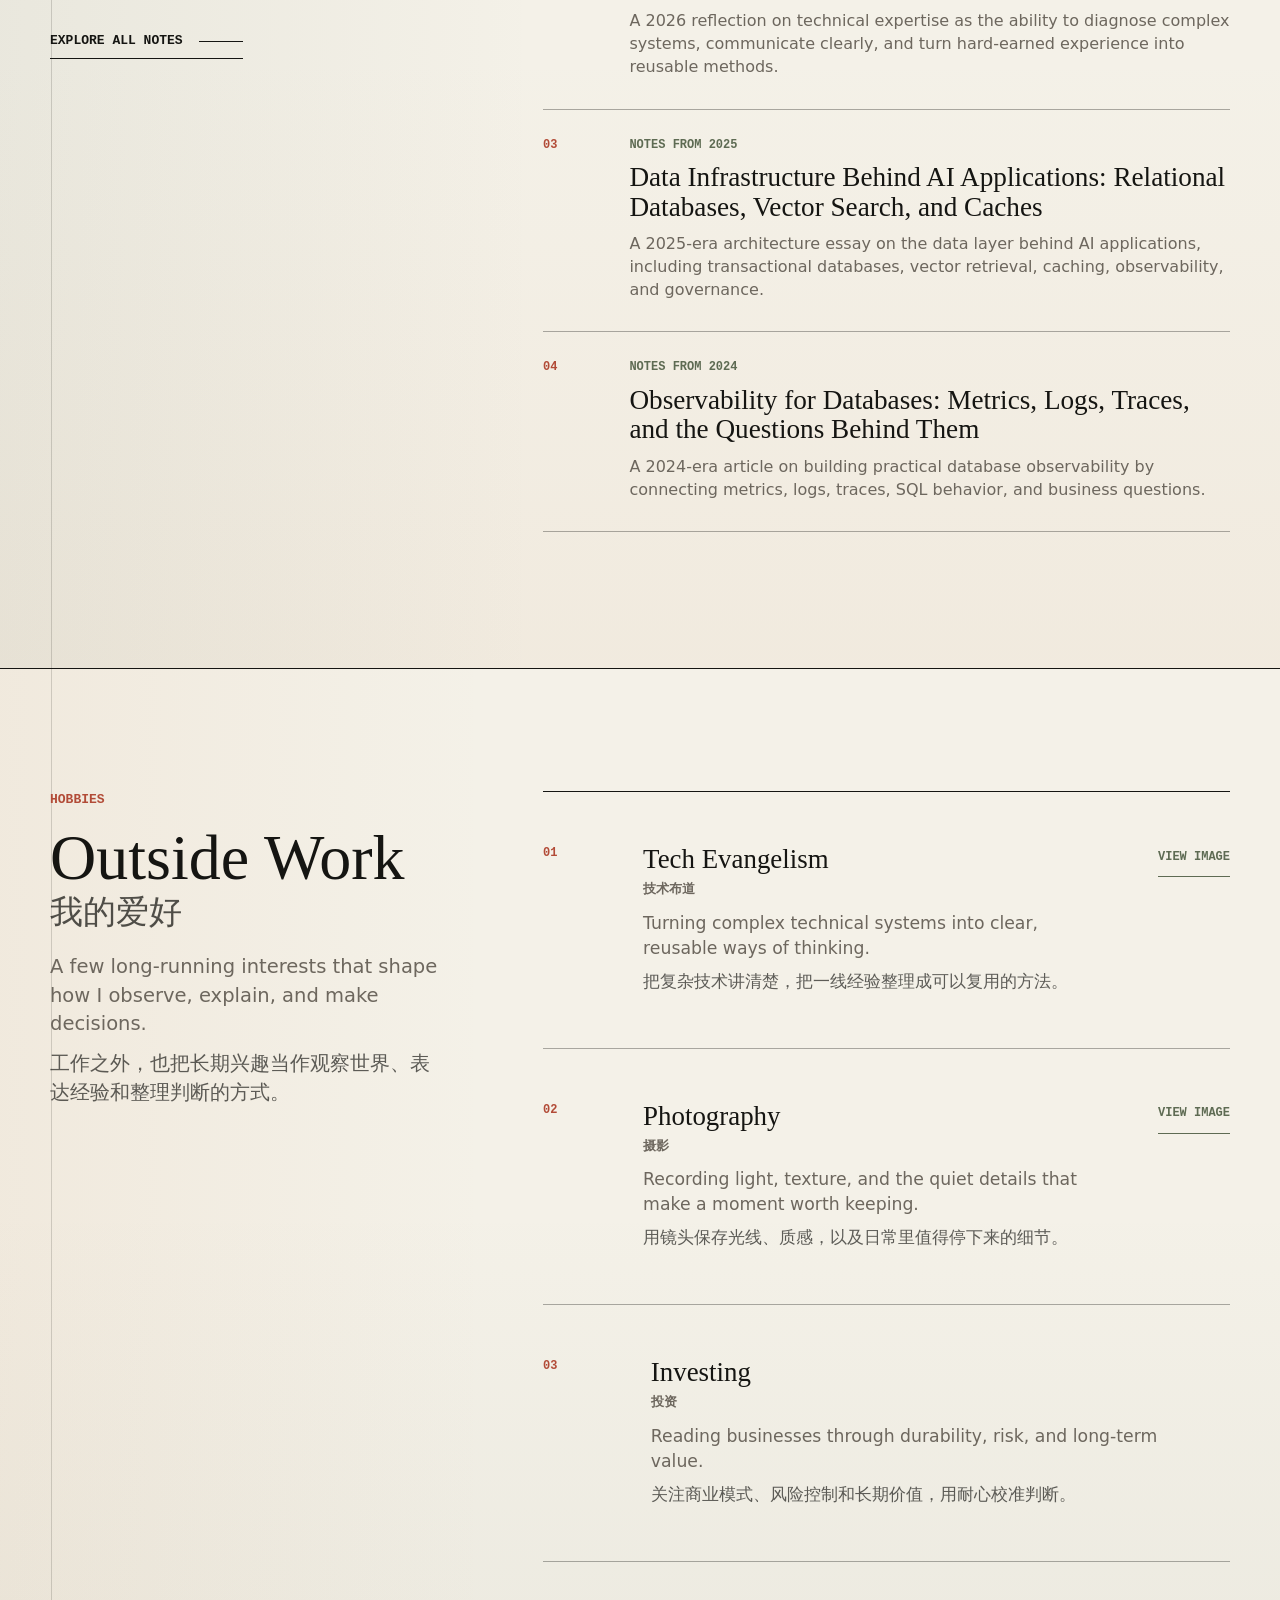
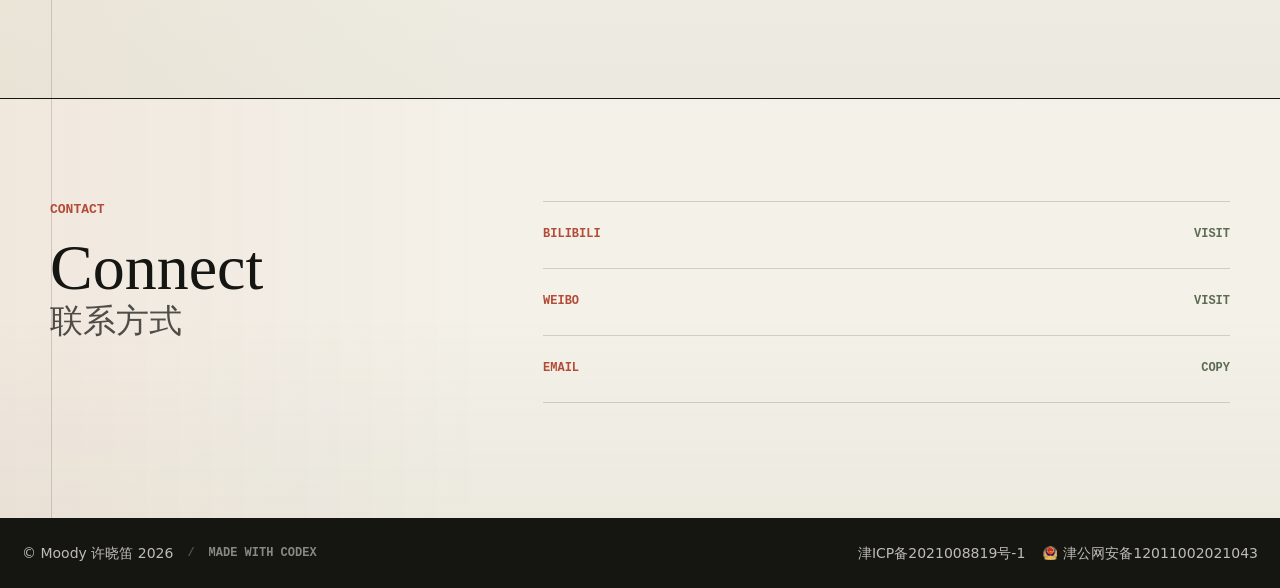
==== commit 5eb3353c: "Add blog article and SEO metadata" ====
--- a/index.html
+++ b/index.html
@@ -4,16 +4,78 @@
     <meta charset="utf-8" />
     <meta name="viewport" content="width=device-width, initial-scale=1" />
     <title>Moody 许晓笛</title>
-    <meta name="description" content="Moody 许晓笛的个人首页。" />
+    <meta
+      name="description"
+      content="Moody 许晓笛，云数据库研发与技术支持负责人，关注数据库、云计算、稳定性保障、技术支持和数据分析。"
+    />
+    <meta
+      name="keywords"
+      content="许晓笛, Moody Xu, Moody, 云数据库, 数据库, 技术支持, Alibaba Cloud, MySQL, PolarDB, 数据分析"
+    />
+    <meta name="author" content="许晓笛" />
+    <meta name="robots" content="index, follow" />
     <meta name="theme-color" content="#f4f1e8" />
+    <link rel="canonical" href="https://xuxiaodi.com/" />
     <link rel="icon" href="/favicon.ico" sizes="any" />
     <link rel="icon" href="/favicon.svg" type="image/svg+xml" />
     <link rel="apple-touch-icon" href="/apple-touch-icon.png" />
     <meta property="og:title" content="Moody 许晓笛" />
-    <meta property="og:description" content="Moody 许晓笛的个人首页。" />
+    <meta
+      property="og:description"
+      content="Moody 许晓笛，云数据库研发与技术支持负责人，关注数据库、云计算、稳定性保障、技术支持和数据分析。"
+    />
     <meta property="og:type" content="website" />
+    <meta property="og:url" content="https://xuxiaodi.com/" />
+    <meta property="og:site_name" content="Moody 许晓笛" />
+    <meta property="og:locale" content="zh_CN" />
+    <meta property="og:image" content="https://xuxiaodi.com/assets/xxd.jpg" />
+    <meta property="og:image:alt" content="许晓笛肖像照" />
+    <meta name="twitter:card" content="summary_large_image" />
+    <meta name="twitter:title" content="Moody 许晓笛" />
+    <meta
+      name="twitter:description"
+      content="云数据库研发与技术支持负责人，关注数据库、云计算、稳定性保障、技术支持和数据分析。"
+    />
+    <meta name="twitter:image" content="https://xuxiaodi.com/assets/xxd.jpg" />
     <link rel="preload" href="styles.css" as="style" />
     <link rel="stylesheet" href="styles.css" />
+    <script type="application/ld+json">
+      {
+        "@context": "https://schema.org",
+        "@type": "Person",
+        "name": "许晓笛",
+        "alternateName": ["Moody Xu", "Moody"],
+        "url": "https://xuxiaodi.com/",
+        "image": "https://xuxiaodi.com/assets/xxd.jpg",
+        "jobTitle": "Cloud Database R&D and Technical Support Lead",
+        "worksFor": {
+          "@type": "Organization",
+          "name": "Alibaba Cloud"
+        },
+        "alumniOf": [
+          {
+            "@type": "CollegeOrUniversity",
+            "name": "University of Chinese Academy of Sciences"
+          },
+          {
+            "@type": "CollegeOrUniversity",
+            "name": "Tiangong University"
+          }
+        ],
+        "knowsAbout": [
+          "Cloud Database",
+          "Database Reliability",
+          "MySQL",
+          "PolarDB",
+          "Technical Support",
+          "Data Analysis"
+        ],
+        "sameAs": [
+          "https://space.bilibili.com/23722270",
+          "https://weibo.com/u/1068096134"
+        ]
+      }
+    </script>
   </head>
   <body>
     <header class="site-header" aria-label="站点页眉">
@@ -236,7 +298,88 @@
             class="writing-list"
             data-featured-notes
             aria-label="精选技术札记"
-          ></ol>
+          >
+            <li class="writing-item">
+              <a
+                class="writing-link"
+                href="/blog/post.html?slug=alibaba-cloud-multi-database-reliability"
+              >
+                <span class="writing-number">01</span>
+                <span class="writing-copy">
+                  <span class="writing-era">Notes from 2026</span>
+                  <span class="writing-title">阿里云多数据库稳定性保障建议</span>
+                  <span class="writing-subtitle">
+                    Reliability Assurance Recommendations for Alibaba Cloud
+                    Multi-Database Environments
+                  </span>
+                  <span class="writing-excerpt">
+                    面向 PolarDB-X、RDS MySQL、PolarDB MySQL、AnalyticDB for MySQL
+                    和 AnalyticDB for PostgreSQL 的稳定性保障建议，聚焦日常巡检、告警响应和故障快速排查。
+                  </span>
+                </span>
+              </a>
+            </li>
+            <li class="writing-item">
+              <a
+                class="writing-link"
+                href="/blog/post.html?slug=what-i-mean-by-technical-expert"
+              >
+                <span class="writing-number">02</span>
+                <span class="writing-copy">
+                  <span class="writing-era">Notes from 2026</span>
+                  <span class="writing-title">
+                    What I Mean by Technical Expert: Make Complex Problems Clear
+                    and Reusable
+                  </span>
+                  <span class="writing-excerpt">
+                    A 2026 reflection on technical expertise as the ability to
+                    diagnose complex systems, communicate clearly, and turn
+                    hard-earned experience into reusable methods.
+                  </span>
+                </span>
+              </a>
+            </li>
+            <li class="writing-item">
+              <a
+                class="writing-link"
+                href="/blog/post.html?slug=data-infrastructure-for-ai-applications"
+              >
+                <span class="writing-number">03</span>
+                <span class="writing-copy">
+                  <span class="writing-era">Notes from 2025</span>
+                  <span class="writing-title">
+                    Data Infrastructure Behind AI Applications: Relational
+                    Databases, Vector Search, and Caches
+                  </span>
+                  <span class="writing-excerpt">
+                    A 2025-era architecture essay on the data layer behind AI
+                    applications, including transactional databases, vector
+                    retrieval, caching, observability, and governance.
+                  </span>
+                </span>
+              </a>
+            </li>
+            <li class="writing-item">
+              <a
+                class="writing-link"
+                href="/blog/post.html?slug=observability-for-databases"
+              >
+                <span class="writing-number">04</span>
+                <span class="writing-copy">
+                  <span class="writing-era">Notes from 2024</span>
+                  <span class="writing-title">
+                    Observability for Databases: Metrics, Logs, Traces, and the
+                    Questions Behind Them
+                  </span>
+                  <span class="writing-excerpt">
+                    A 2024-era article on building practical database
+                    observability by connecting metrics, logs, traces, SQL
+                    behavior, and business questions.
+                  </span>
+                </span>
+              </a>
+            </li>
+          </ol>
         </div>
       </section>
 
--- a/styles.css
+++ b/styles.css
@@ -662,10 +662,22 @@
   overflow-wrap: anywhere;
 }
 
+.writing-subtitle {
+  max-width: 760px;
+  color: var(--moss);
+  font-size: 1.02rem;
+  line-height: 1.42;
+  overflow-wrap: anywhere;
+}
+
 .writing-excerpt {
   max-width: 660px;
   color: var(--muted);
   font-size: 1rem;
+}
+
+.writing-excerpt-secondary {
+  color: rgba(21, 21, 18, 0.56);
 }
 
 .hobbies-section {
@@ -1064,9 +1076,19 @@
   line-height: 1.12;
 }
 
+.blog-note-subtitle {
+  color: var(--moss);
+  font-size: 1rem;
+  line-height: 1.42;
+}
+
 .blog-note-summary {
   color: var(--muted);
   font-size: 1rem;
+}
+
+.blog-note-summary-secondary {
+  color: rgba(21, 21, 18, 0.56);
 }
 
 .blog-note-tags {
@@ -1096,9 +1118,28 @@
   font-size: 4.6rem;
 }
 
+.article-title-en {
+  max-width: 980px;
+  margin: 20px 0 0;
+  color: var(--moss);
+  font-size: 1.52rem;
+  font-weight: 600;
+  line-height: 1.24;
+  overflow-wrap: anywhere;
+  text-wrap: balance;
+}
+
 .article-summary {
   max-width: 820px;
   font-size: 1.22rem;
+}
+
+.article-summary-en {
+  max-width: 820px;
+  margin: 12px 0 0;
+  color: rgba(21, 21, 18, 0.58);
+  font-size: 1.06rem;
+  line-height: 1.5;
 }
 
 .article-shell {
@@ -1147,12 +1188,40 @@
   line-height: 1.18;
 }
 
+.article-content h3,
+.article-content h4 {
+  margin: 1.8em 0 0.62em;
+  color: var(--ink);
+  font-family: Inter, ui-sans-serif, system-ui, -apple-system, BlinkMacSystemFont,
+    "Segoe UI", "Noto Sans SC", "PingFang SC", "Microsoft YaHei", sans-serif;
+  font-weight: 760;
+  line-height: 1.24;
+}
+
+.article-content h3 {
+  font-size: 1.18rem;
+}
+
+.article-content h4 {
+  font-size: 1.04rem;
+}
+
 .article-content h2:first-child {
   margin-top: 0;
 }
 
 .article-content p {
   margin: 0 0 1.16em;
+}
+
+.article-content a {
+  border-bottom: 1px solid rgba(178, 75, 55, 0.42);
+  color: var(--rust);
+}
+
+.article-content strong {
+  color: var(--ink);
+  font-weight: 760;
 }
 
 .article-content ul,
@@ -1168,6 +1237,72 @@
   padding: 0.08em 0.28em;
   font-family: ui-monospace, SFMono-Regular, Menlo, Monaco, Consolas, monospace;
   font-size: 0.9em;
+}
+
+.article-content pre {
+  overflow-x: auto;
+  margin: 0 0 1.45em;
+  border: 1px solid var(--rule);
+  border-radius: 8px;
+  background: rgba(21, 21, 18, 0.06);
+  padding: 18px;
+  font-size: 0.9rem;
+  line-height: 1.55;
+}
+
+.article-content pre code {
+  background: transparent;
+  padding: 0;
+  font-size: inherit;
+}
+
+.article-content figure {
+  margin: 1.9em 0 0.9em;
+}
+
+.article-content figure img {
+  display: block;
+  width: 100%;
+  height: auto;
+  border: 1px solid var(--rule);
+  border-radius: 8px;
+  background: #fff;
+}
+
+.markdown-table-scroll {
+  overflow-x: auto;
+  margin: 0 0 1.55em;
+  border: 1px solid var(--rule);
+  border-radius: 8px;
+  background: rgba(255, 255, 255, 0.3);
+}
+
+.article-content table {
+  width: 100%;
+  min-width: 720px;
+  border-collapse: collapse;
+  font-family: Inter, ui-sans-serif, system-ui, -apple-system, BlinkMacSystemFont,
+    "Segoe UI", "Noto Sans SC", "PingFang SC", "Microsoft YaHei", sans-serif;
+  font-size: 0.9rem;
+  line-height: 1.45;
+}
+
+.article-content th,
+.article-content td {
+  border-bottom: 1px solid var(--rule);
+  padding: 12px 14px;
+  text-align: left;
+  vertical-align: top;
+}
+
+.article-content th {
+  background: rgba(94, 107, 83, 0.08);
+  color: var(--ink);
+  font-weight: 760;
+}
+
+.article-content tr:last-child td {
+  border-bottom: 0;
 }
 
 .article-pager {
@@ -1468,6 +1603,10 @@
     font-size: 3.35rem;
   }
 
+  .article-title-en {
+    font-size: 1.28rem;
+  }
+
   .article-aside {
     position: static;
     display: flex;
@@ -1565,6 +1704,11 @@
     font-size: 1.38rem;
   }
 
+  .writing-subtitle,
+  .blog-note-subtitle {
+    font-size: 0.95rem;
+  }
+
   .resume-item {
     grid-template-columns: 1fr;
     gap: 8px;
@@ -1628,8 +1772,16 @@
     font-size: 2.55rem;
   }
 
+  .article-title-en {
+    font-size: 1.08rem;
+  }
+
   .article-content {
     font-size: 1.02rem;
+  }
+
+  .article-content table {
+    min-width: 640px;
   }
 
   .article-pager {
--- a/styles.css
+++ b/styles.css
@@ -662,10 +662,22 @@
   overflow-wrap: anywhere;
 }
 
+.writing-subtitle {
+  max-width: 760px;
+  color: var(--moss);
+  font-size: 1.02rem;
+  line-height: 1.42;
+  overflow-wrap: anywhere;
+}
+
 .writing-excerpt {
   max-width: 660px;
   color: var(--muted);
   font-size: 1rem;
+}
+
+.writing-excerpt-secondary {
+  color: rgba(21, 21, 18, 0.56);
 }
 
 .hobbies-section {
@@ -1064,9 +1076,19 @@
   line-height: 1.12;
 }
 
+.blog-note-subtitle {
+  color: var(--moss);
+  font-size: 1rem;
+  line-height: 1.42;
+}
+
 .blog-note-summary {
   color: var(--muted);
   font-size: 1rem;
+}
+
+.blog-note-summary-secondary {
+  color: rgba(21, 21, 18, 0.56);
 }
 
 .blog-note-tags {
@@ -1096,9 +1118,28 @@
   font-size: 4.6rem;
 }
 
+.article-title-en {
+  max-width: 980px;
+  margin: 20px 0 0;
+  color: var(--moss);
+  font-size: 1.52rem;
+  font-weight: 600;
+  line-height: 1.24;
+  overflow-wrap: anywhere;
+  text-wrap: balance;
+}
+
 .article-summary {
   max-width: 820px;
   font-size: 1.22rem;
+}
+
+.article-summary-en {
+  max-width: 820px;
+  margin: 12px 0 0;
+  color: rgba(21, 21, 18, 0.58);
+  font-size: 1.06rem;
+  line-height: 1.5;
 }
 
 .article-shell {
@@ -1147,12 +1188,40 @@
   line-height: 1.18;
 }
 
+.article-content h3,
+.article-content h4 {
+  margin: 1.8em 0 0.62em;
+  color: var(--ink);
+  font-family: Inter, ui-sans-serif, system-ui, -apple-system, BlinkMacSystemFont,
+    "Segoe UI", "Noto Sans SC", "PingFang SC", "Microsoft YaHei", sans-serif;
+  font-weight: 760;
+  line-height: 1.24;
+}
+
+.article-content h3 {
+  font-size: 1.18rem;
+}
+
+.article-content h4 {
+  font-size: 1.04rem;
+}
+
 .article-content h2:first-child {
   margin-top: 0;
 }
 
 .article-content p {
   margin: 0 0 1.16em;
+}
+
+.article-content a {
+  border-bottom: 1px solid rgba(178, 75, 55, 0.42);
+  color: var(--rust);
+}
+
+.article-content strong {
+  color: var(--ink);
+  font-weight: 760;
 }
 
 .article-content ul,
@@ -1168,6 +1237,72 @@
   padding: 0.08em 0.28em;
   font-family: ui-monospace, SFMono-Regular, Menlo, Monaco, Consolas, monospace;
   font-size: 0.9em;
+}
+
+.article-content pre {
+  overflow-x: auto;
+  margin: 0 0 1.45em;
+  border: 1px solid var(--rule);
+  border-radius: 8px;
+  background: rgba(21, 21, 18, 0.06);
+  padding: 18px;
+  font-size: 0.9rem;
+  line-height: 1.55;
+}
+
+.article-content pre code {
+  background: transparent;
+  padding: 0;
+  font-size: inherit;
+}
+
+.article-content figure {
+  margin: 1.9em 0 0.9em;
+}
+
+.article-content figure img {
+  display: block;
+  width: 100%;
+  height: auto;
+  border: 1px solid var(--rule);
+  border-radius: 8px;
+  background: #fff;
+}
+
+.markdown-table-scroll {
+  overflow-x: auto;
+  margin: 0 0 1.55em;
+  border: 1px solid var(--rule);
+  border-radius: 8px;
+  background: rgba(255, 255, 255, 0.3);
+}
+
+.article-content table {
+  width: 100%;
+  min-width: 720px;
+  border-collapse: collapse;
+  font-family: Inter, ui-sans-serif, system-ui, -apple-system, BlinkMacSystemFont,
+    "Segoe UI", "Noto Sans SC", "PingFang SC", "Microsoft YaHei", sans-serif;
+  font-size: 0.9rem;
+  line-height: 1.45;
+}
+
+.article-content th,
+.article-content td {
+  border-bottom: 1px solid var(--rule);
+  padding: 12px 14px;
+  text-align: left;
+  vertical-align: top;
+}
+
+.article-content th {
+  background: rgba(94, 107, 83, 0.08);
+  color: var(--ink);
+  font-weight: 760;
+}
+
+.article-content tr:last-child td {
+  border-bottom: 0;
 }
 
 .article-pager {
@@ -1468,6 +1603,10 @@
     font-size: 3.35rem;
   }
 
+  .article-title-en {
+    font-size: 1.28rem;
+  }
+
   .article-aside {
     position: static;
     display: flex;
@@ -1565,6 +1704,11 @@
     font-size: 1.38rem;
   }
 
+  .writing-subtitle,
+  .blog-note-subtitle {
+    font-size: 0.95rem;
+  }
+
   .resume-item {
     grid-template-columns: 1fr;
     gap: 8px;
@@ -1628,8 +1772,16 @@
     font-size: 2.55rem;
   }
 
+  .article-title-en {
+    font-size: 1.08rem;
+  }
+
   .article-content {
     font-size: 1.02rem;
+  }
+
+  .article-content table {
+    min-width: 640px;
   }
 
   .article-pager {
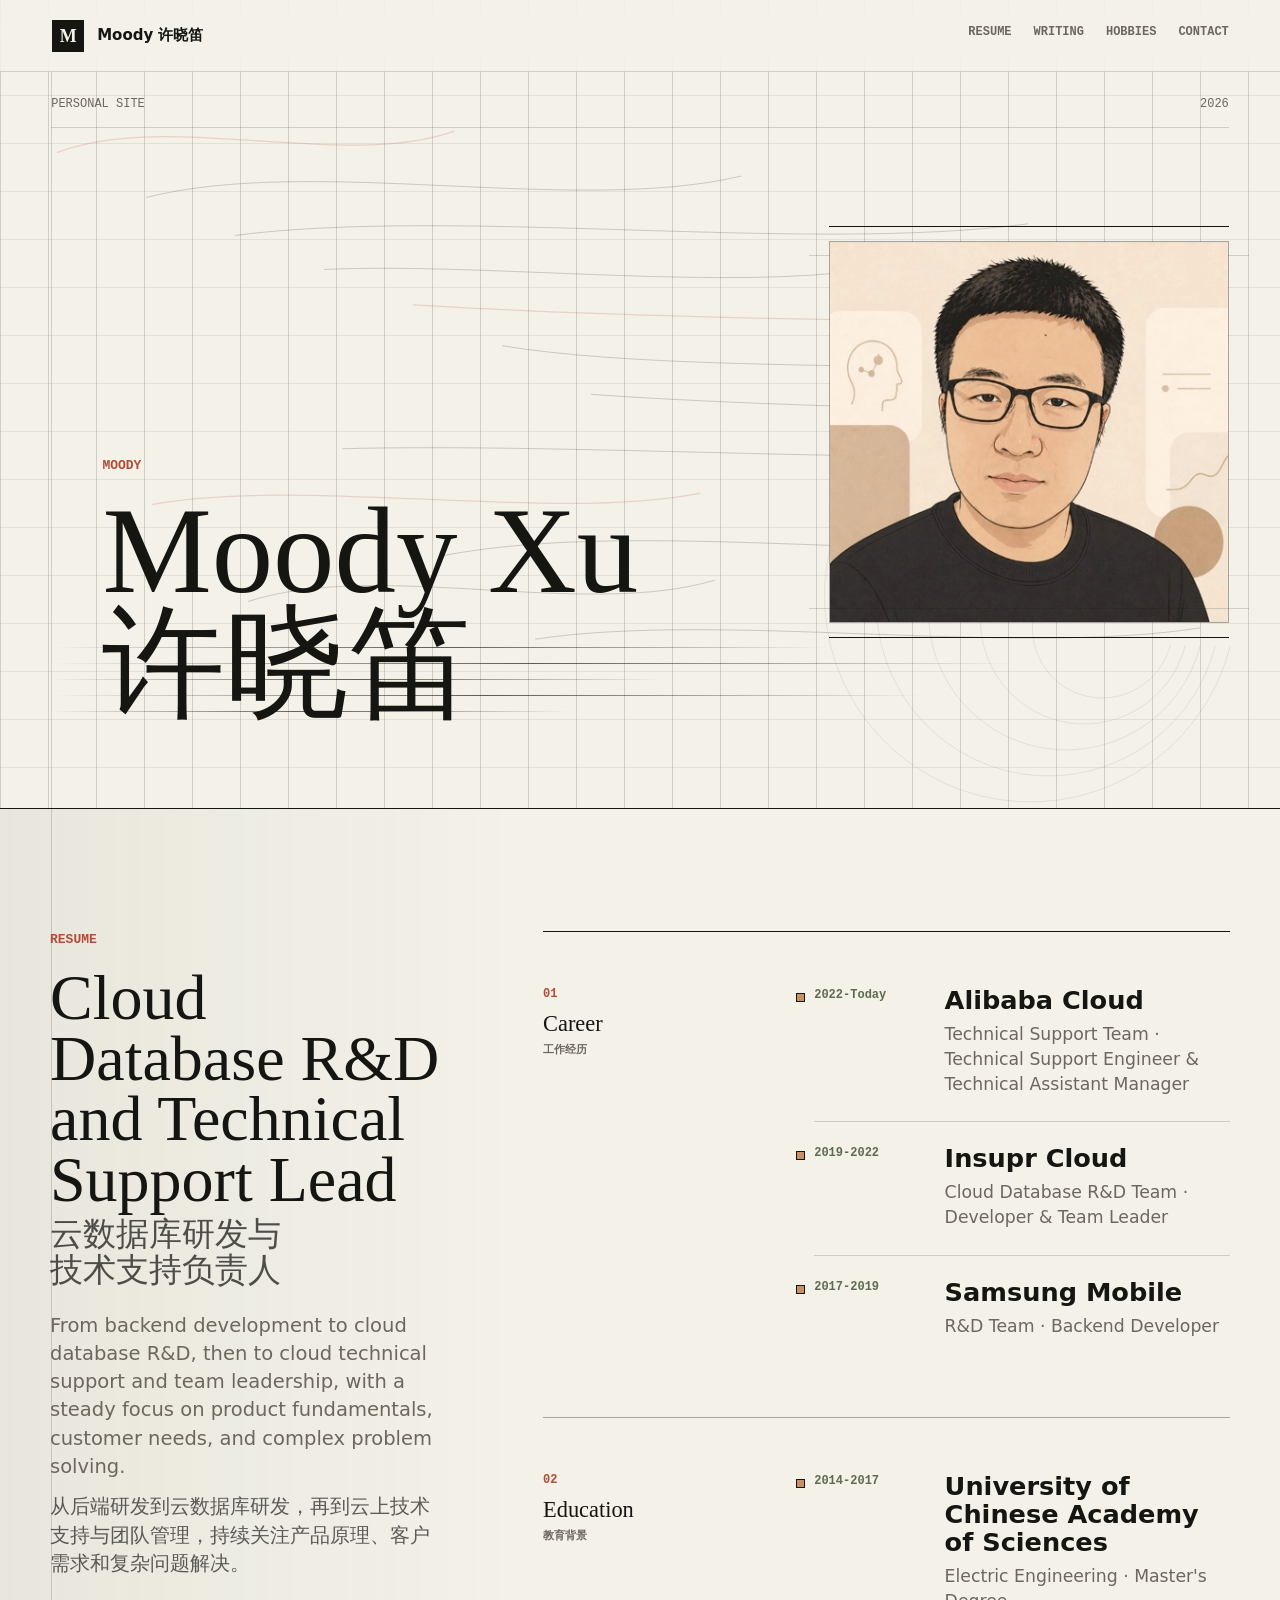
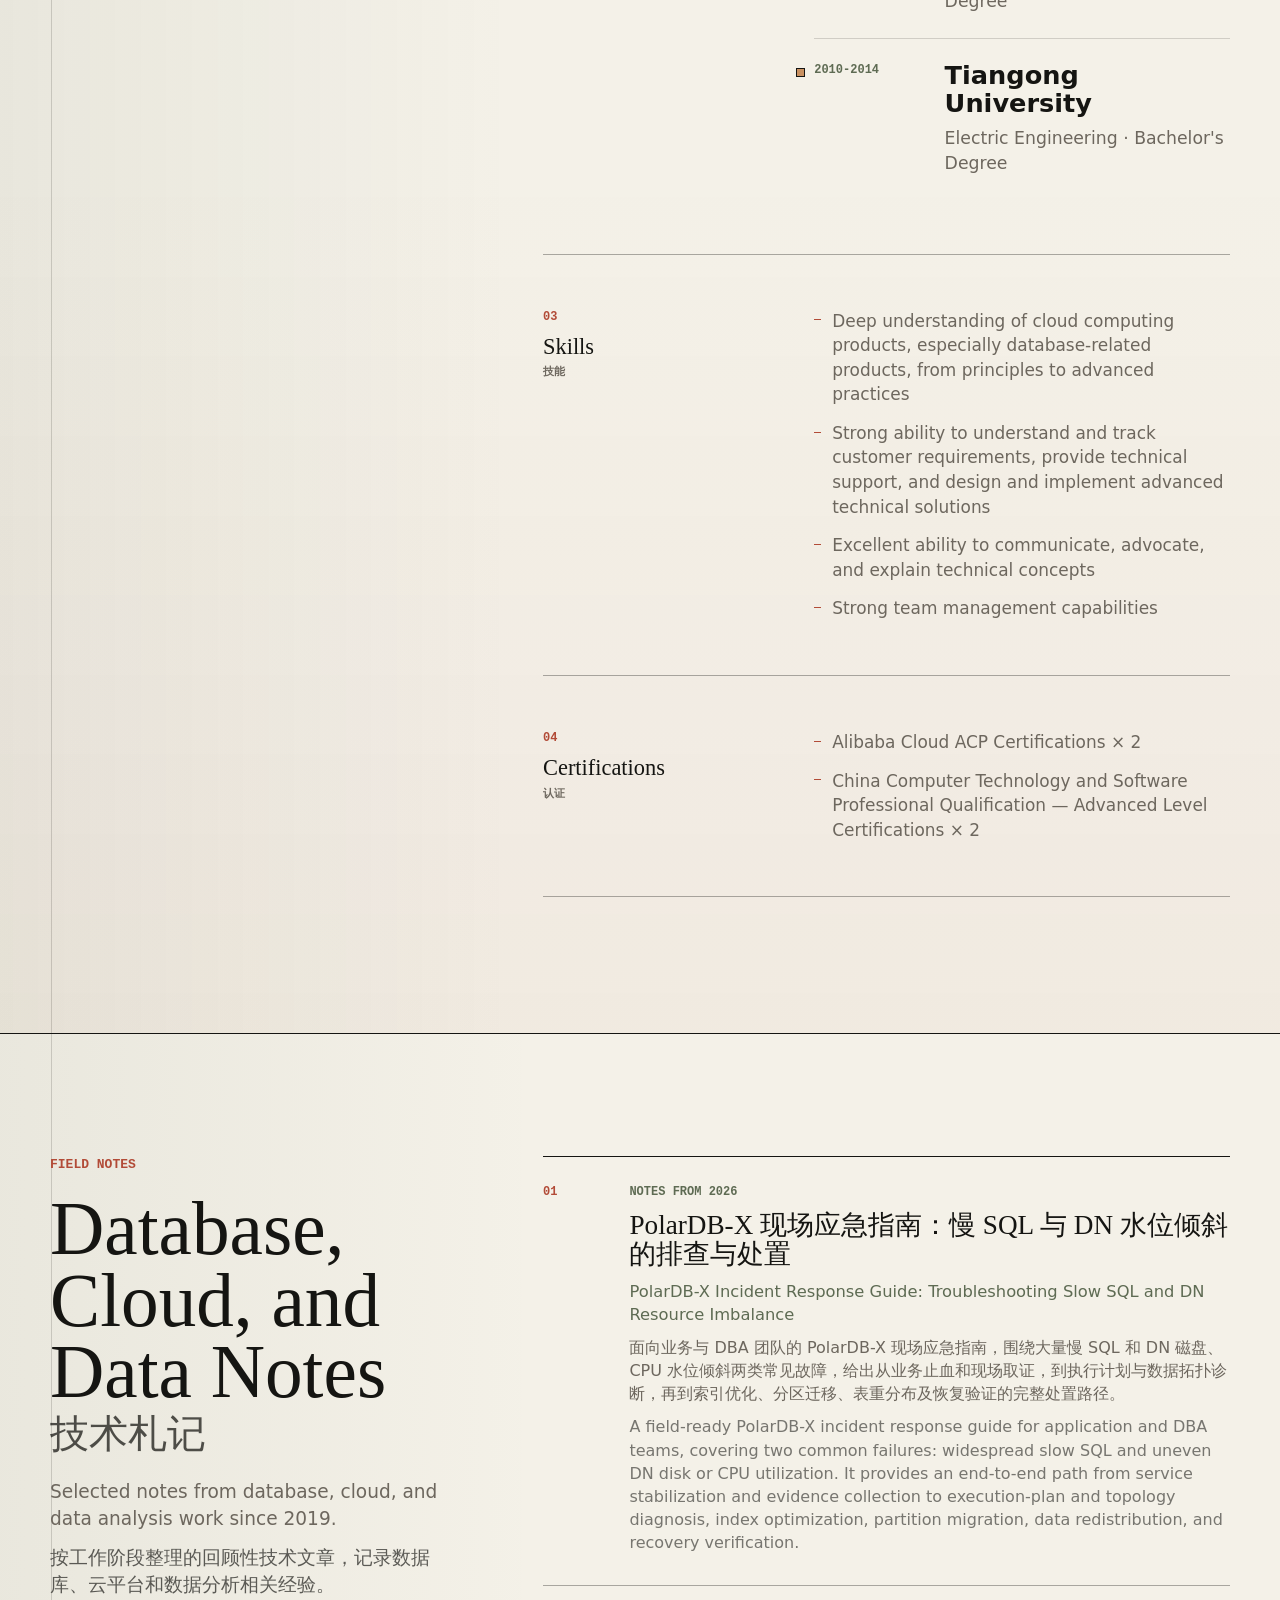
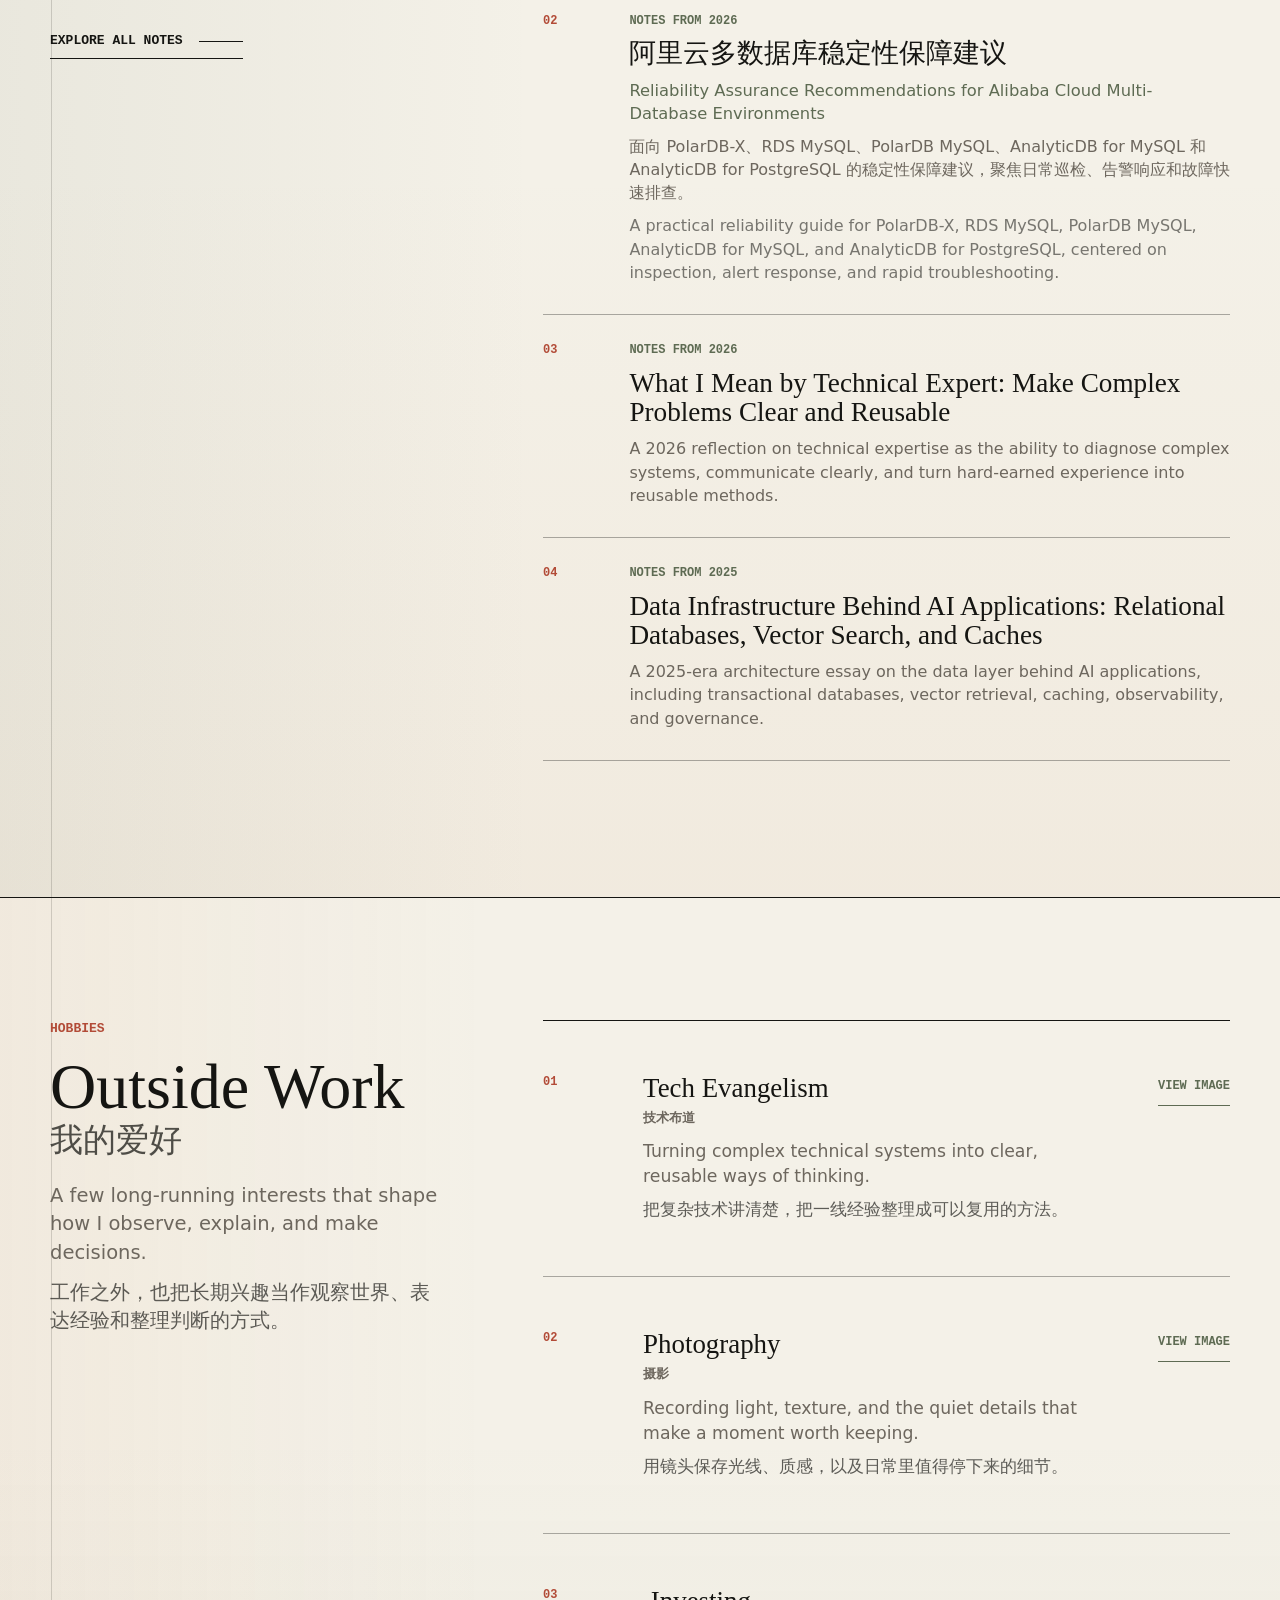
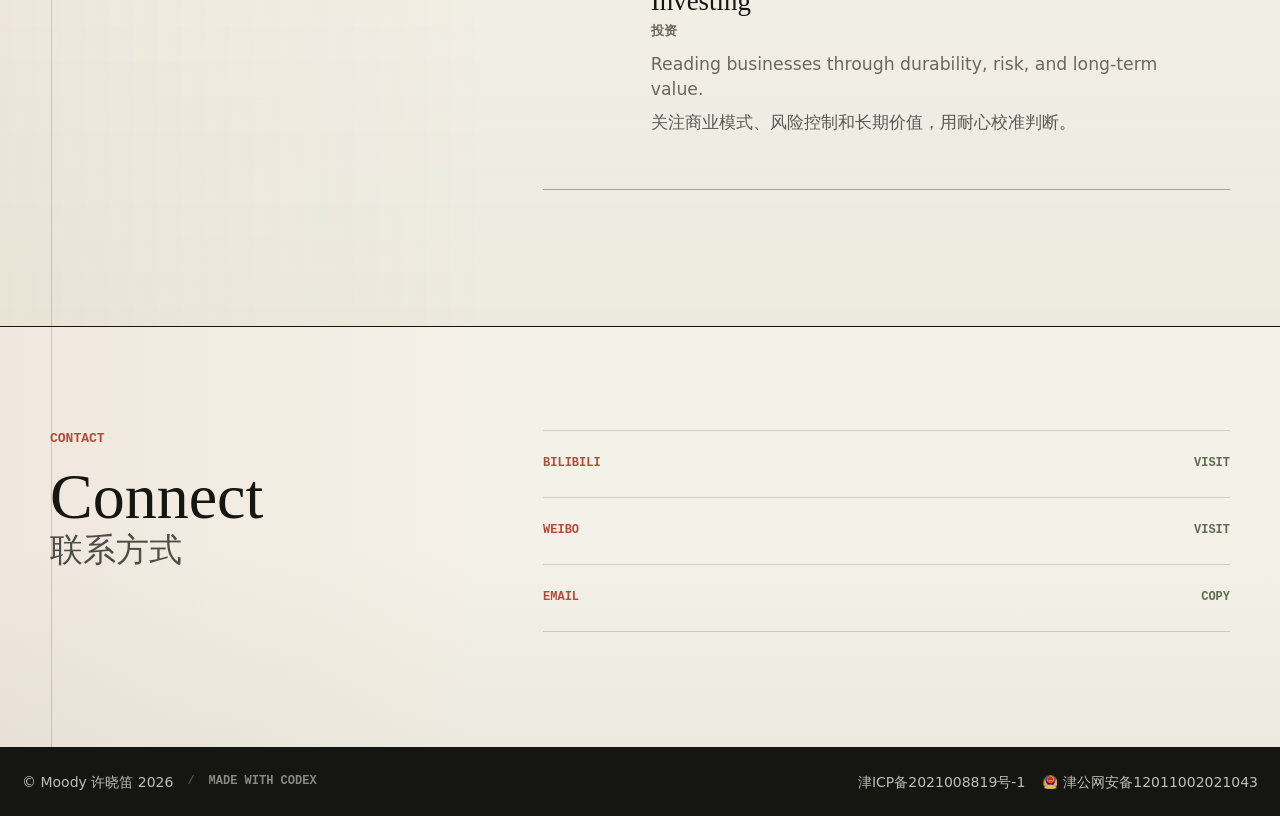
==== commit caec6466: "Add PolarDB-X incident response guide" ====
--- a/index.html
+++ b/index.html
@@ -302,9 +302,31 @@
             <li class="writing-item">
               <a
                 class="writing-link"
+                href="/blog/post.html?slug=polardb-x-incident-response-slow-sql-dn-imbalance"
+              >
+                <span class="writing-number">01</span>
+                <span class="writing-copy">
+                  <span class="writing-era">Notes from 2026</span>
+                  <span class="writing-title">
+                    PolarDB-X 现场应急指南：慢 SQL 与 DN 水位倾斜的排查与处置
+                  </span>
+                  <span class="writing-subtitle">
+                    PolarDB-X Incident Response Guide: Troubleshooting Slow SQL
+                    and DN Resource Imbalance
+                  </span>
+                  <span class="writing-excerpt">
+                    面向业务与 DBA 团队的 PolarDB-X 现场应急指南，围绕大量慢
+                    SQL 和 DN 磁盘、CPU 水位倾斜两类常见故障，覆盖止血、诊断、结构性修复与恢复验证。
+                  </span>
+                </span>
+              </a>
+            </li>
+            <li class="writing-item">
+              <a
+                class="writing-link"
                 href="/blog/post.html?slug=alibaba-cloud-multi-database-reliability"
               >
-                <span class="writing-number">01</span>
+                <span class="writing-number">02</span>
                 <span class="writing-copy">
                   <span class="writing-era">Notes from 2026</span>
                   <span class="writing-title">阿里云多数据库稳定性保障建议</span>
@@ -324,7 +346,7 @@
                 class="writing-link"
                 href="/blog/post.html?slug=what-i-mean-by-technical-expert"
               >
-                <span class="writing-number">02</span>
+                <span class="writing-number">03</span>
                 <span class="writing-copy">
                   <span class="writing-era">Notes from 2026</span>
                   <span class="writing-title">
@@ -344,7 +366,7 @@
                 class="writing-link"
                 href="/blog/post.html?slug=data-infrastructure-for-ai-applications"
               >
-                <span class="writing-number">03</span>
+                <span class="writing-number">04</span>
                 <span class="writing-copy">
                   <span class="writing-era">Notes from 2025</span>
                   <span class="writing-title">
@@ -355,26 +377,6 @@
                     A 2025-era architecture essay on the data layer behind AI
                     applications, including transactional databases, vector
                     retrieval, caching, observability, and governance.
-                  </span>
-                </span>
-              </a>
-            </li>
-            <li class="writing-item">
-              <a
-                class="writing-link"
-                href="/blog/post.html?slug=observability-for-databases"
-              >
-                <span class="writing-number">04</span>
-                <span class="writing-copy">
-                  <span class="writing-era">Notes from 2024</span>
-                  <span class="writing-title">
-                    Observability for Databases: Metrics, Logs, Traces, and the
-                    Questions Behind Them
-                  </span>
-                  <span class="writing-excerpt">
-                    A 2024-era article on building practical database
-                    observability by connecting metrics, logs, traces, SQL
-                    behavior, and business questions.
                   </span>
                 </span>
               </a>
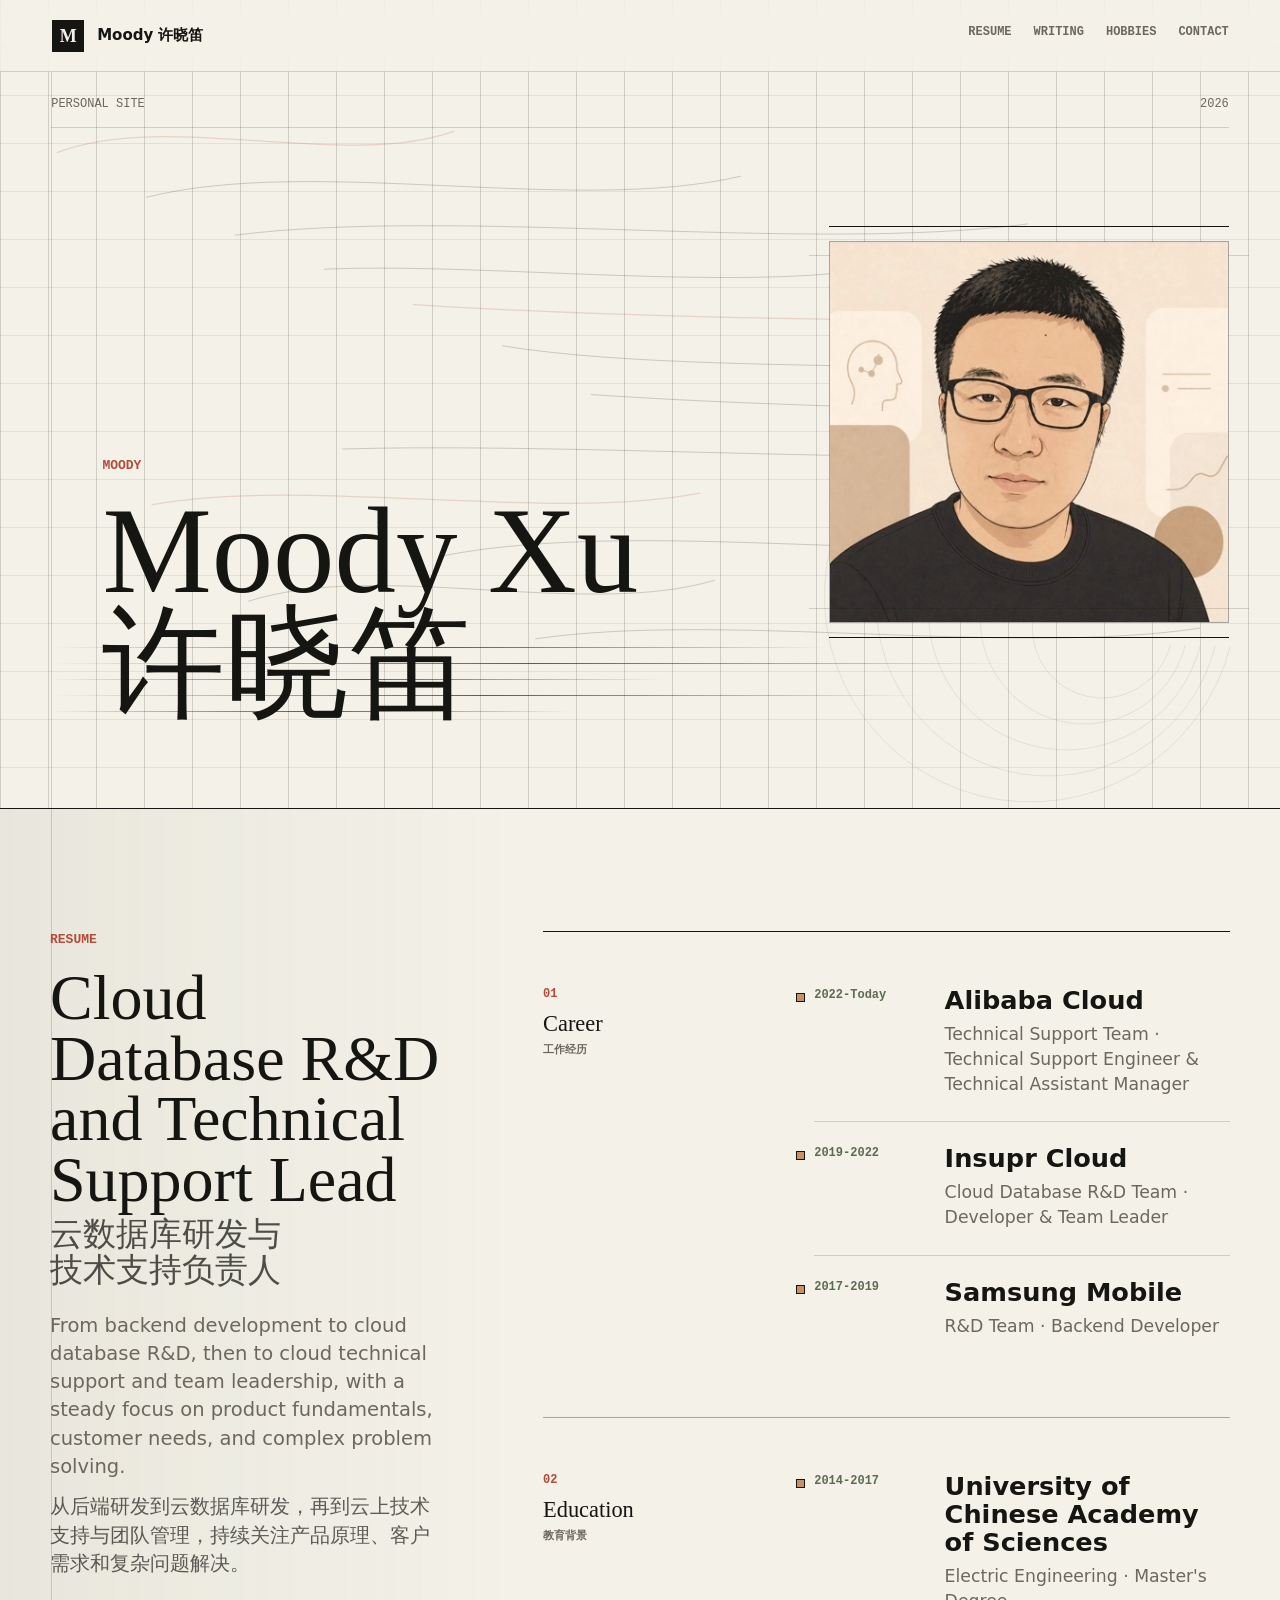
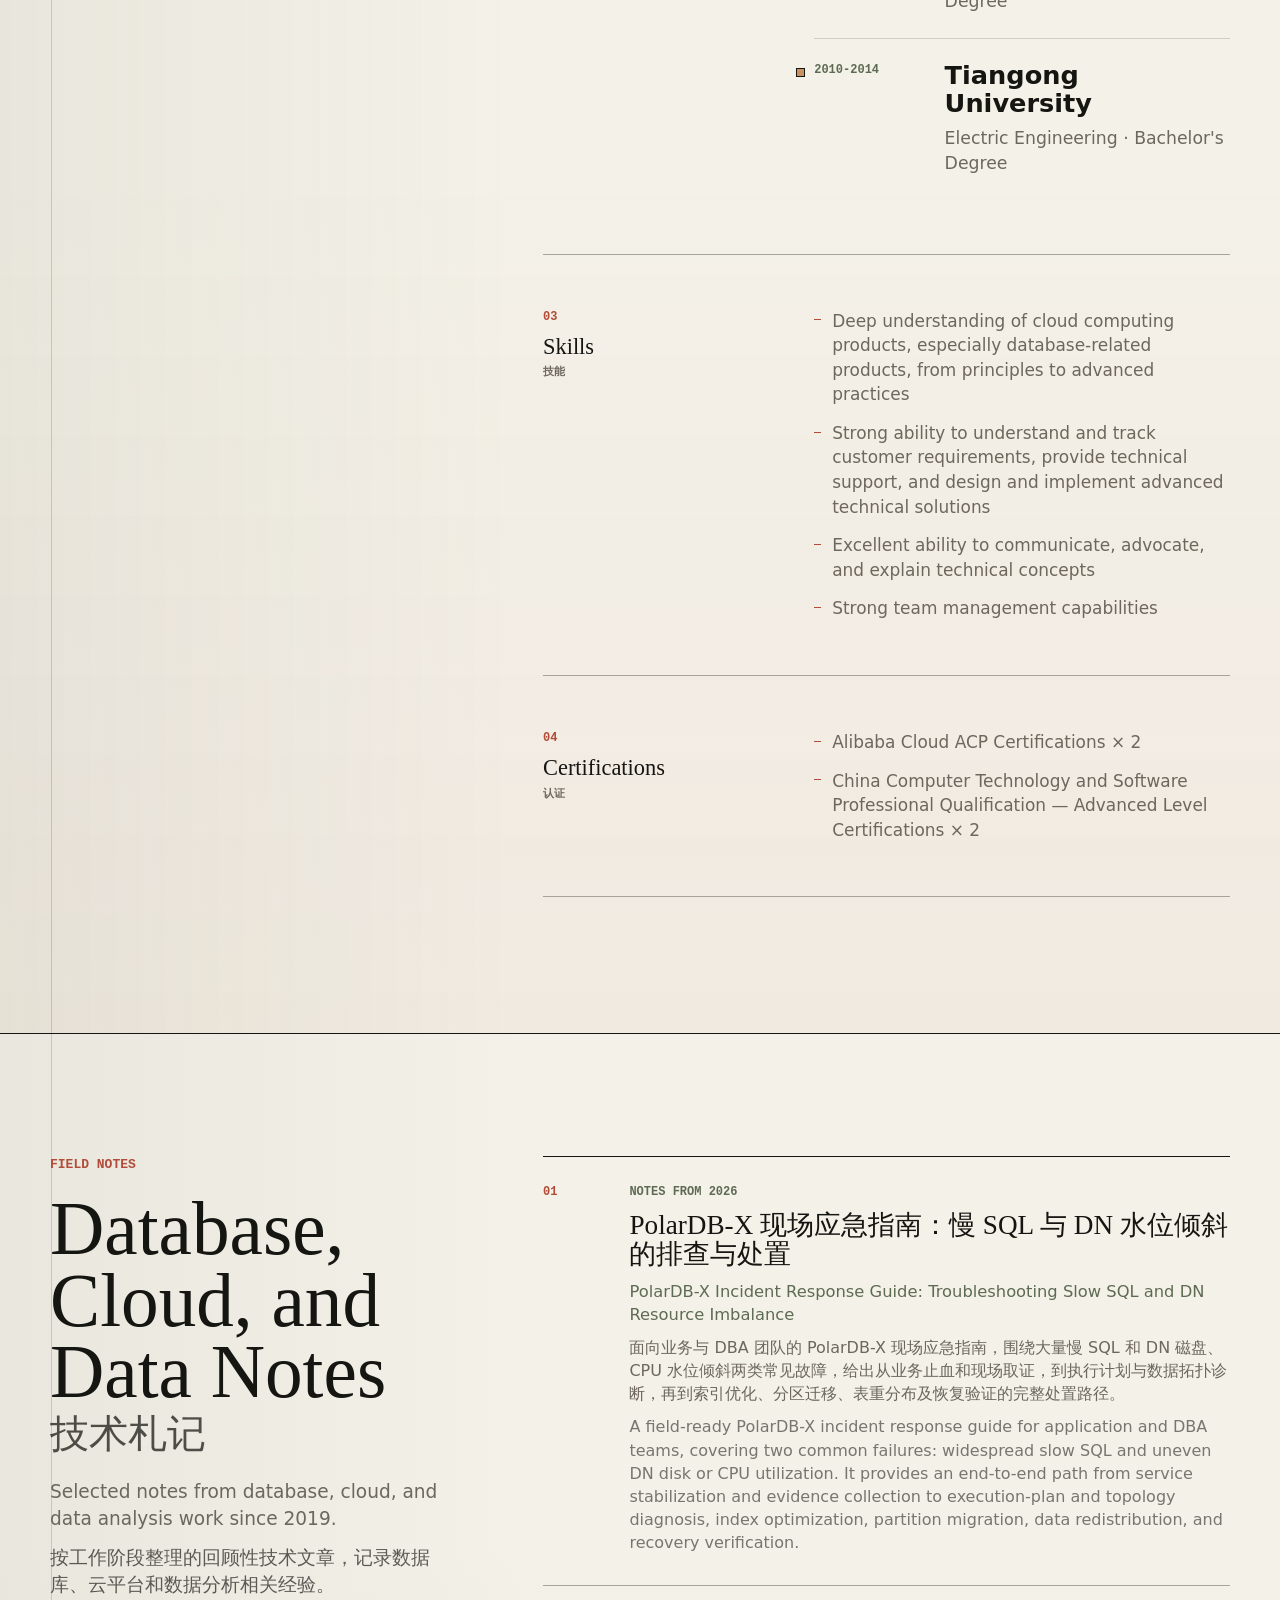
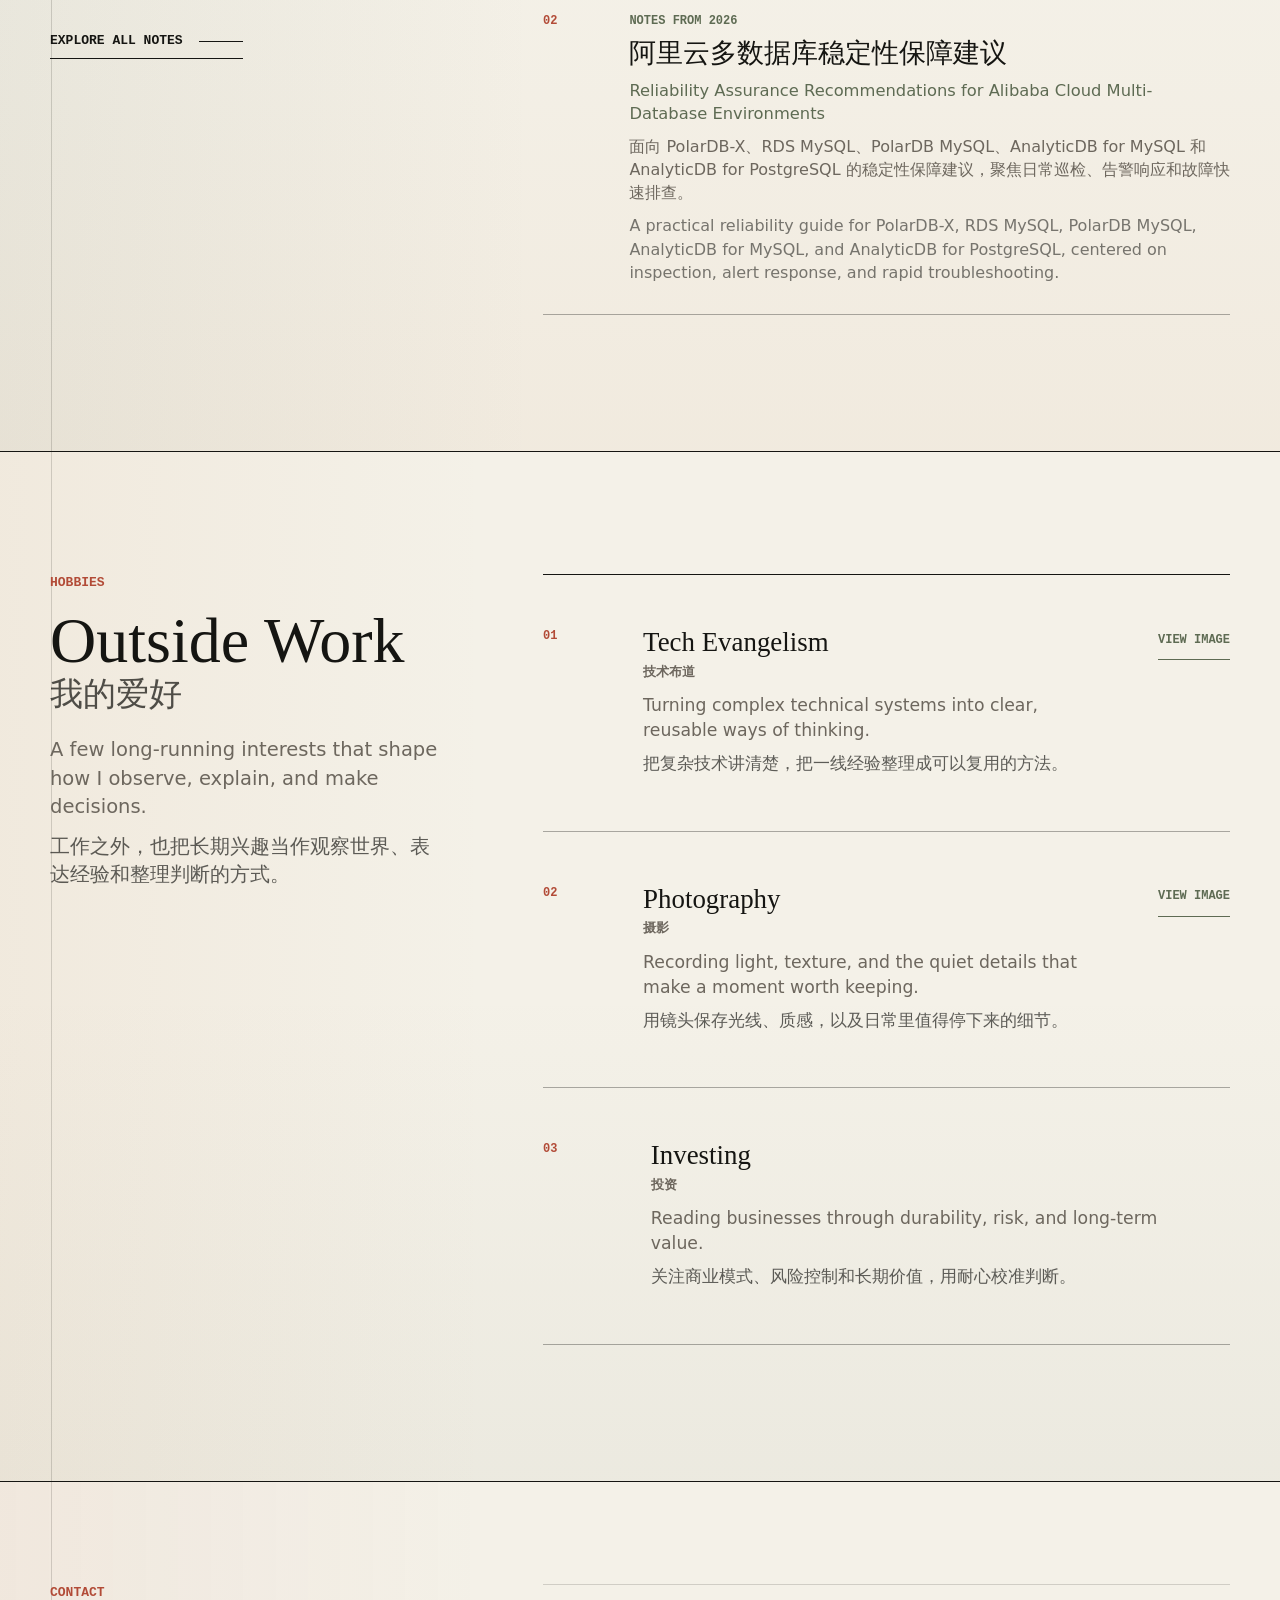
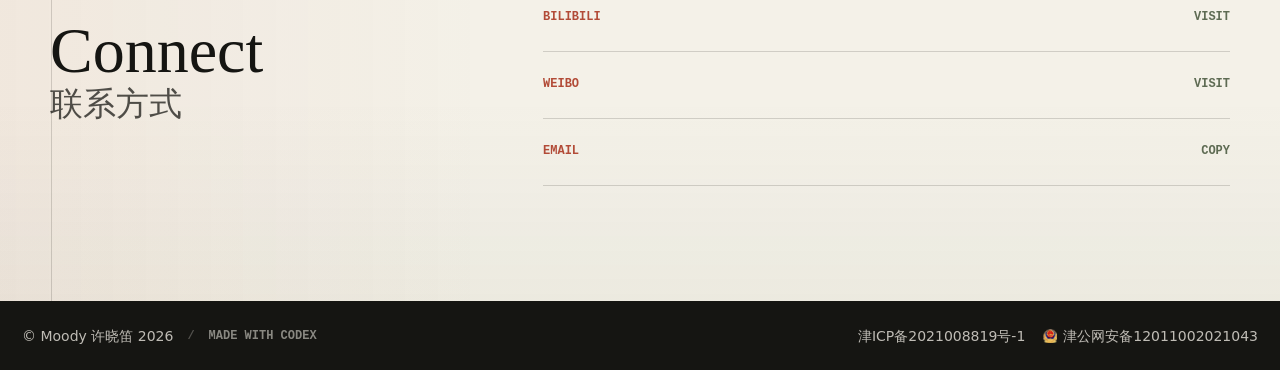
==== commit 78ab7ca1: "Keep only the latest two blog posts" ====
--- a/index.html
+++ b/index.html
@@ -341,46 +341,6 @@
                 </span>
               </a>
             </li>
-            <li class="writing-item">
-              <a
-                class="writing-link"
-                href="/blog/post.html?slug=what-i-mean-by-technical-expert"
-              >
-                <span class="writing-number">03</span>
-                <span class="writing-copy">
-                  <span class="writing-era">Notes from 2026</span>
-                  <span class="writing-title">
-                    What I Mean by Technical Expert: Make Complex Problems Clear
-                    and Reusable
-                  </span>
-                  <span class="writing-excerpt">
-                    A 2026 reflection on technical expertise as the ability to
-                    diagnose complex systems, communicate clearly, and turn
-                    hard-earned experience into reusable methods.
-                  </span>
-                </span>
-              </a>
-            </li>
-            <li class="writing-item">
-              <a
-                class="writing-link"
-                href="/blog/post.html?slug=data-infrastructure-for-ai-applications"
-              >
-                <span class="writing-number">04</span>
-                <span class="writing-copy">
-                  <span class="writing-era">Notes from 2025</span>
-                  <span class="writing-title">
-                    Data Infrastructure Behind AI Applications: Relational
-                    Databases, Vector Search, and Caches
-                  </span>
-                  <span class="writing-excerpt">
-                    A 2025-era architecture essay on the data layer behind AI
-                    applications, including transactional databases, vector
-                    retrieval, caching, observability, and governance.
-                  </span>
-                </span>
-              </a>
-            </li>
           </ol>
         </div>
       </section>
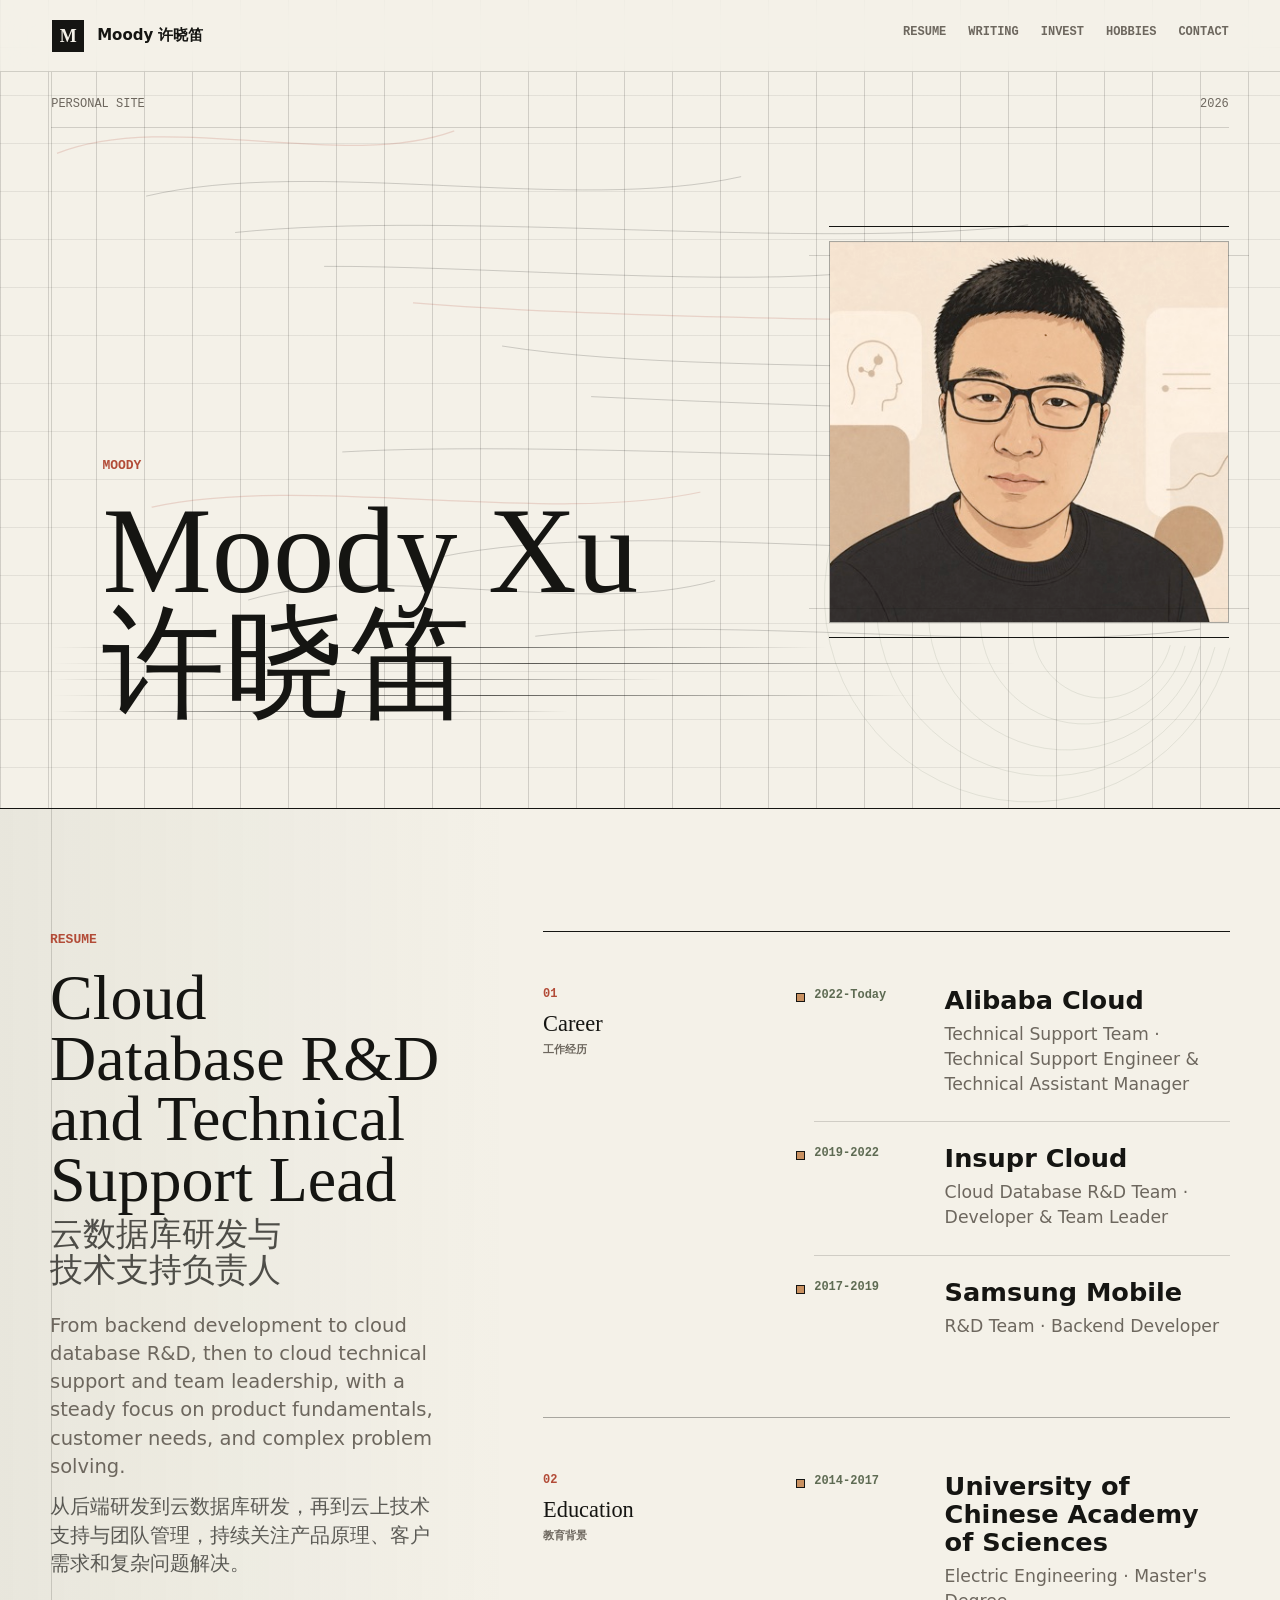
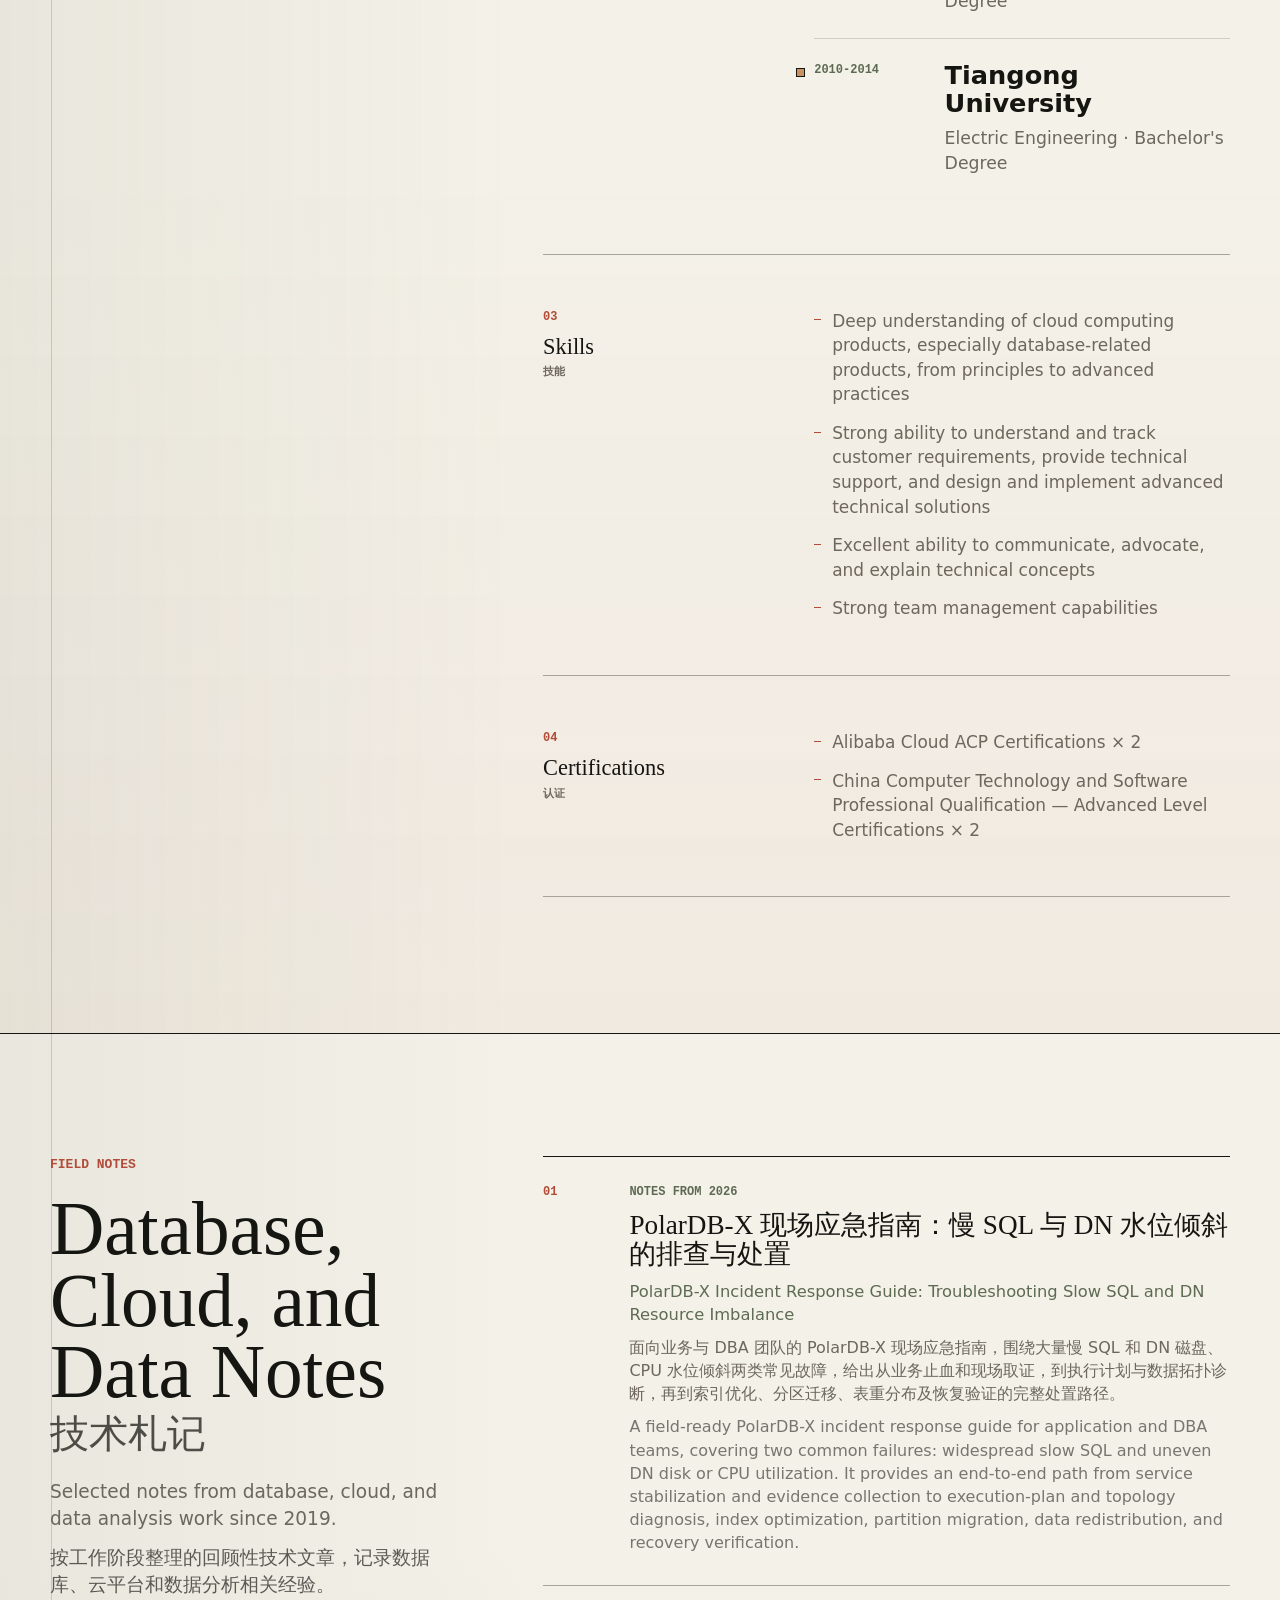
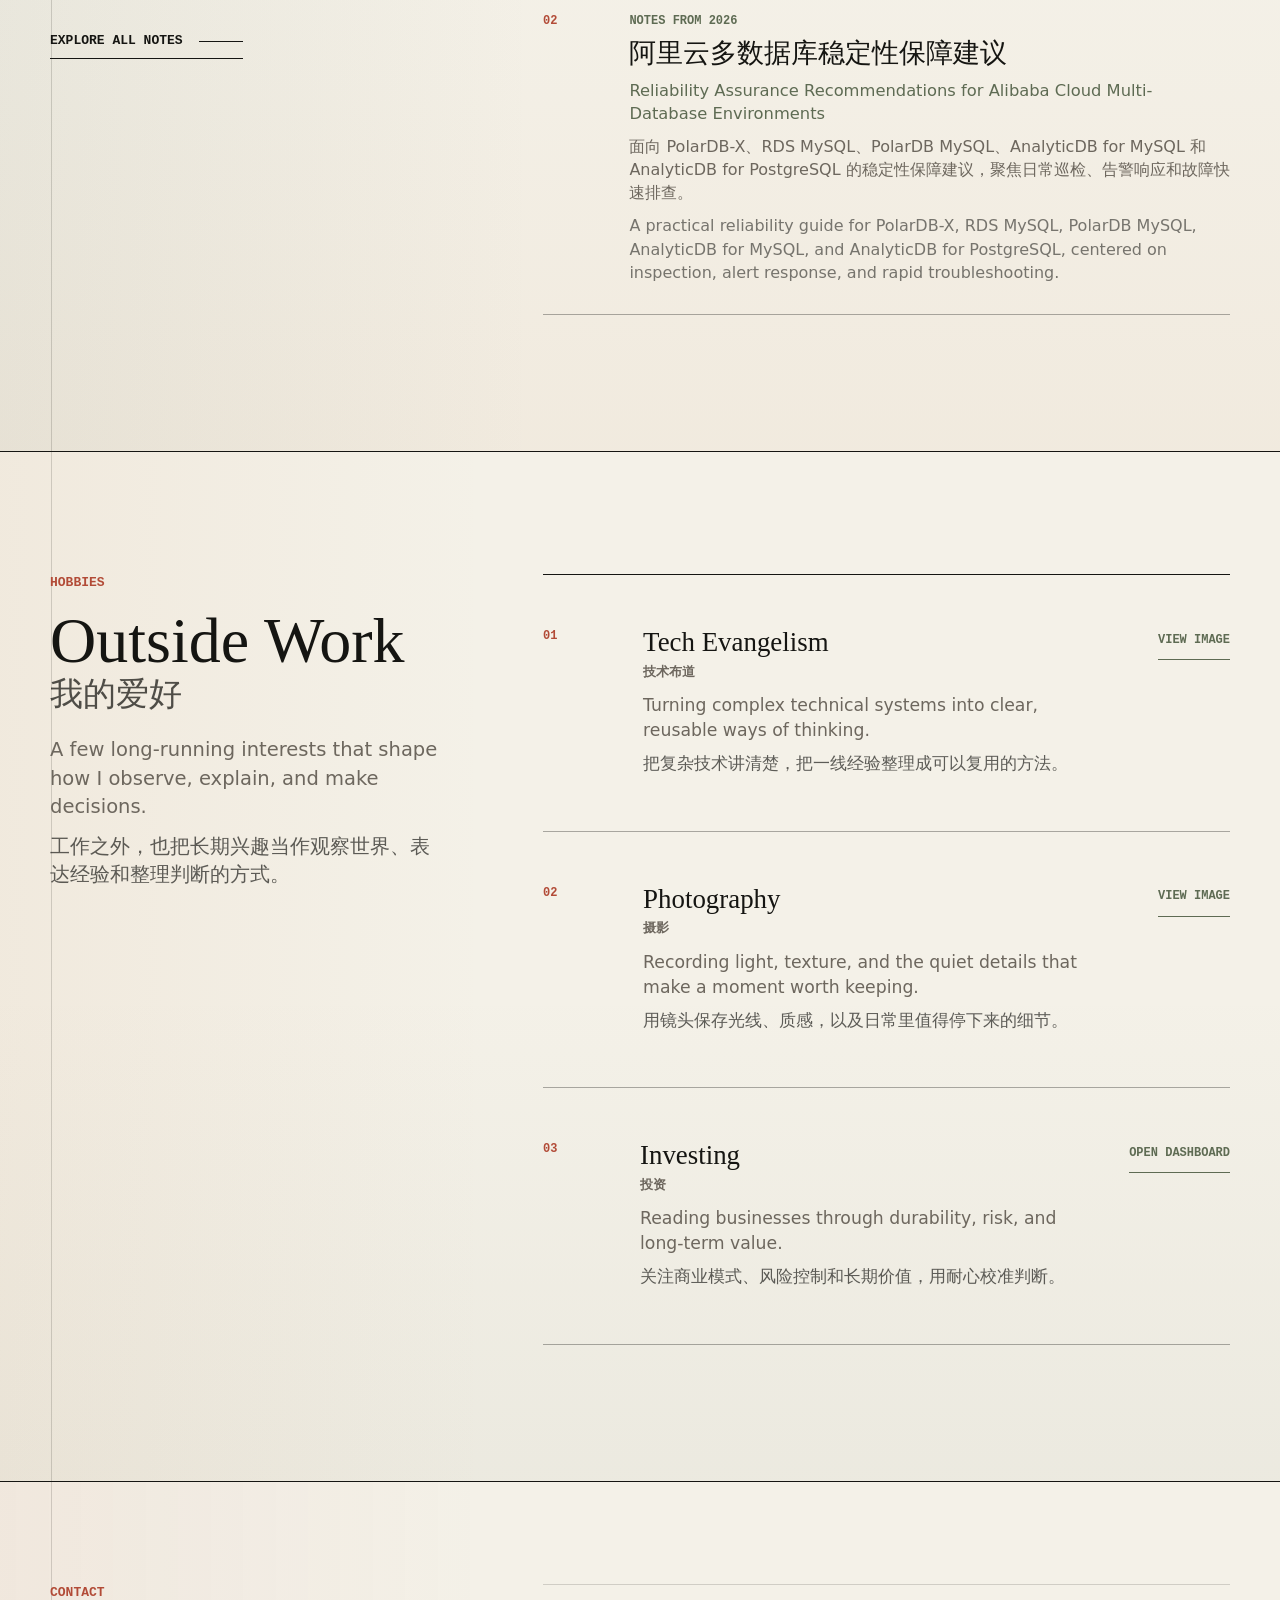
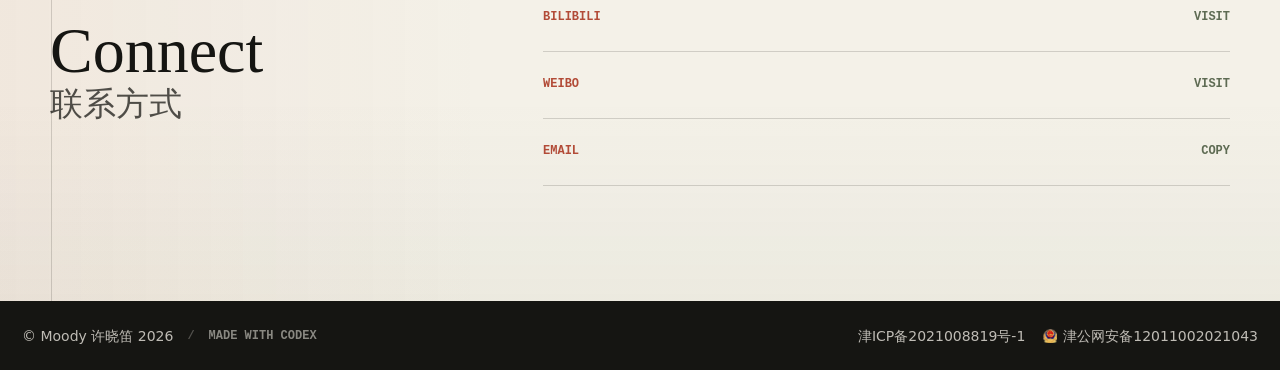
==== commit 2b0b4c9c: "Add institutional holdings tracker" ====
--- a/index.html
+++ b/index.html
@@ -86,6 +86,7 @@
       <nav class="site-nav" aria-label="主要导航">
         <a href="#resume">Resume</a>
         <a href="#writing">Writing</a>
+        <a href="/invest/">Invest</a>
         <a href="#hobbies">Hobbies</a>
         <a href="#contact">Contact</a>
       </nav>
@@ -444,6 +445,9 @@
                   </span>
                 </p>
               </div>
+              <a class="hobby-dashboard-link" href="/invest/">
+                <span>Open dashboard</span>
+              </a>
             </li>
           </ol>
         </div>
--- a/styles.css
+++ b/styles.css
@@ -781,6 +781,31 @@
   text-transform: uppercase;
 }
 
+.hobby-dashboard-link {
+  justify-self: end;
+  display: inline-flex;
+  align-items: center;
+  min-height: 31px;
+  border-bottom: 1px solid currentColor;
+  padding: 0 0 7px;
+  color: var(--moss);
+  font-family: ui-monospace, SFMono-Regular, Menlo, Monaco, Consolas, monospace;
+  font-size: 12px;
+  font-weight: 700;
+  line-height: 1.3;
+  text-transform: uppercase;
+}
+
+.hobby-dashboard-link:hover,
+.hobby-dashboard-link:focus-visible {
+  color: var(--ink);
+}
+
+.hobby-dashboard-link:focus-visible {
+  outline: 1px solid var(--rust);
+  outline-offset: 6px;
+}
+
 .hobby-media-button:hover,
 .hobby-media-button:focus-visible,
 .hobby-media-button[aria-expanded="true"] {
@@ -1571,6 +1596,7 @@
   }
 
   .hobby-media-button,
+  .hobby-dashboard-link,
   .hobby-media {
     grid-column: 2;
     justify-self: start;
@@ -1620,6 +1646,12 @@
 
   .beian-links {
     justify-content: start;
+  }
+}
+
+@media (max-width: 420px) {
+  .brand > span:last-child {
+    display: none;
   }
 }
 
--- a/styles.css
+++ b/styles.css
@@ -781,6 +781,31 @@
   text-transform: uppercase;
 }
 
+.hobby-dashboard-link {
+  justify-self: end;
+  display: inline-flex;
+  align-items: center;
+  min-height: 31px;
+  border-bottom: 1px solid currentColor;
+  padding: 0 0 7px;
+  color: var(--moss);
+  font-family: ui-monospace, SFMono-Regular, Menlo, Monaco, Consolas, monospace;
+  font-size: 12px;
+  font-weight: 700;
+  line-height: 1.3;
+  text-transform: uppercase;
+}
+
+.hobby-dashboard-link:hover,
+.hobby-dashboard-link:focus-visible {
+  color: var(--ink);
+}
+
+.hobby-dashboard-link:focus-visible {
+  outline: 1px solid var(--rust);
+  outline-offset: 6px;
+}
+
 .hobby-media-button:hover,
 .hobby-media-button:focus-visible,
 .hobby-media-button[aria-expanded="true"] {
@@ -1571,6 +1596,7 @@
   }
 
   .hobby-media-button,
+  .hobby-dashboard-link,
   .hobby-media {
     grid-column: 2;
     justify-self: start;
@@ -1620,6 +1646,12 @@
 
   .beian-links {
     justify-content: start;
+  }
+}
+
+@media (max-width: 420px) {
+  .brand > span:last-child {
+    display: none;
   }
 }
 
